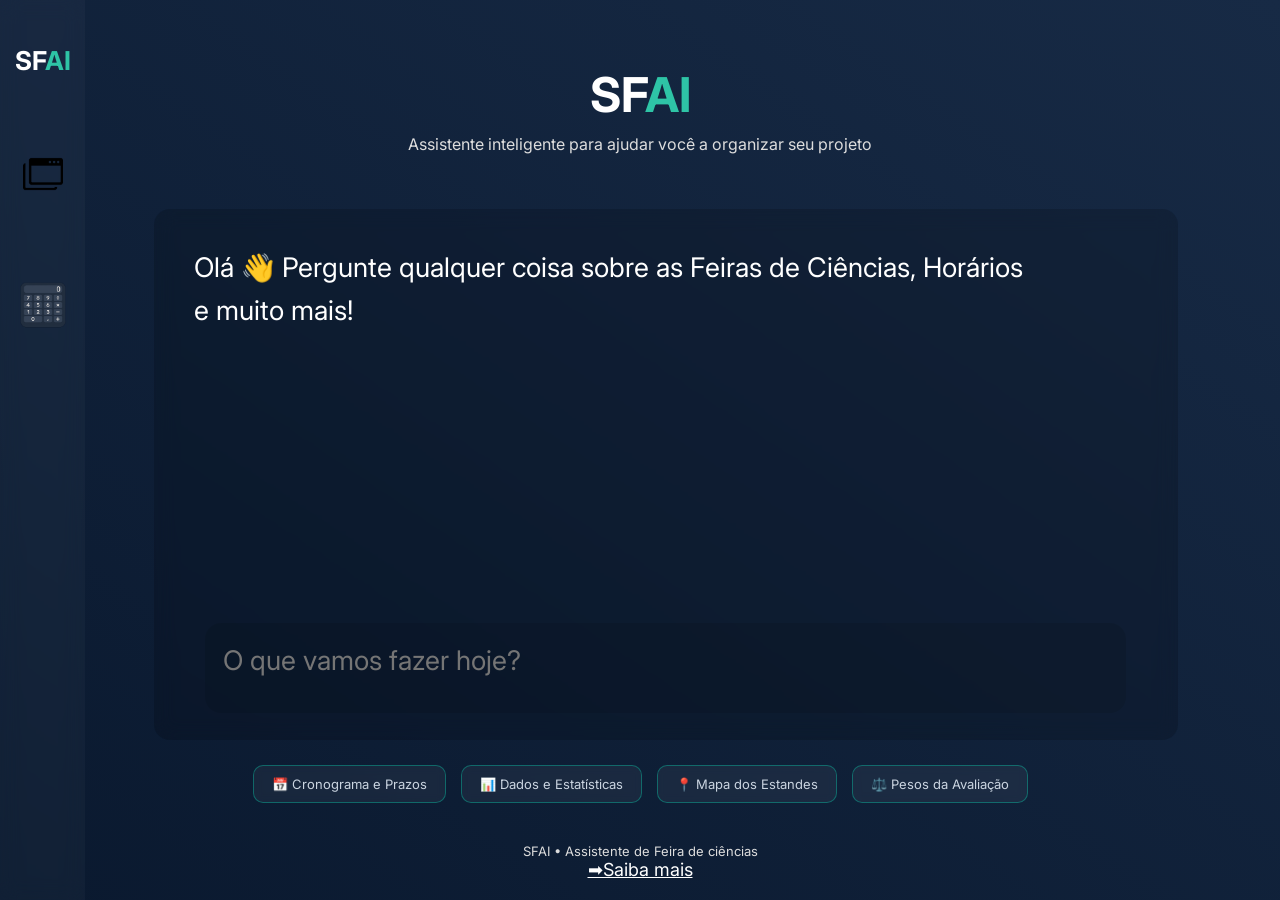
==== index.html @ 55fb66b8 "Teste tena escuro 3" ====
<!DOCTYPE html>
<html lang="pt-br">
    <head>

        <meta charset="UTF-8">
        <meta name="viewport" content="width=device-width, initial-scale=1.0">
        <meta name="theme-color" content="#172A45" media="(prefers-color-scheme: dark)">
        <meta name="theme-color" content="#ffffff" media="(prefers-color-scheme: light)">

        <title>IA das Feiras</title>
        <link rel="icon" href="logo.png">

        <link href="https://fonts.googleapis.com/css2?family=Inter:wght@300;400;600;700&display=swap" rel="stylesheet">
        <link rel="stylesheet" href="style.css">

    </head>

    <body>

        <div class="overlay">

            <!-- HEADER -->

            <header>

                <section class="hero" id = "hero">

                <h1 style="text-align: center;">SF<span>AI</span></h1>

                <p>
                Assistente inteligente para ajudar você a organizar seu projeto
                </p>

            </section>

            </header>
            <!-- CHAT -->

            <div class="chat-container" id = "chat-container">
                <div class="chat-area" id = "chat-area">

                <div class="message bot">
                    Olá 👋  
                    Pergunte qualquer coisa sobre as Feiras de Ciências, Horários e muito mais!
                </div>

                </div>

                <div class="input-area">
                    
                    <div>
                        <textarea placeholder = "O que vamos fazer hoje?" id = "user-input"  autocomplete = "off"></textarea>
                    </div>

                    <button onclick = "enviarMensagem()" class = "sla">Enviar</button>
                </div>

            </div>

            <!-- SUGESTÕES -->

            <div class="suggestions" id = "suggestions">

                <button class = "botao" onclick = "btn(1)"">📅 Cronograma e Prazos</button>
                <button class = "botao" onclick = "btn(2)">📊 Dados e Estatísticas</button>
                <button class = "botao" onclick = "btn(3)">📍 Mapa dos Estandes</button>
                <button class = "botao" onclick = "btn(4)">⚖️ Pesos da Avaliação</button>

            </div>

            <div class = "menu">

                <div class="logo" onclick = "window.location.href = 'Layout.html'">
                    SF<span>AI</span>
                </div>

                <div class = "browser-container">
                    <img src = "img/browser.png" class = "browser-logo" onclick = "browser()" title = "Histórico de Conversas">
                </div>
                

                <div class = "calculadora-container">
                    <img src = "img/calculadora.png" class = "calculadora-img" onclick = "calculadora()" title = "Calculadora de Gastos" id = "calculadora">
                </div>

                </div>

            <div class = "calculadora hidden" id = "calculadoraverdade">
                <div class="calculadora-body">
                    <div class="calculadora-left">
                        <div class="calculadora-controls">
                            <div class = "calculadora-adicionar" onclick = "adicionaraa()" id = "adicionar">Adicionar</div>
                            <div class = "calculadora-remover" onclick = "reset()" id = "remover">Resetar</div>
                            <button type="button" class="calculadora-toggle" id="toggleTabela">Mostrar tabela</button>
                            <input type = "text" placeholder = "Digite seu material AQUI!" id = "materialInput" class = "materialInput">
                            <input type = "number" step = "0.01" placeholder = "Digite o preço do material AQUI!" id = "precoInput" class = "precoInput">
                        </div>
                        <p class = "total" id = "total">0</p>

                        <div class = "calculadora-grid" id = "calculadoraGrid"></div>
                    </div>

                    <div class="calculadora-right">
                        <div class = "tabelaExcel hidden-tabela" id = "tabelaExcel">
                            <div class = "inf">
                                <p class = "nome">Material</p>
                                <p class = "preco">Preço</p>
                                <p class = "qtd">Quantidade</p>
                                <p class = "total-col">Total</p>
                            </div>
                        </div>
                    </div>
                </div>

            </div>
            <div class = "browser-options show" id = "hist"></div>

            <footer>
                SFAI • Assistente de Feira de ciências
                <br>
                <a href="javascript:void(0)" onclick = 'window.location.href = `knowMore.html?msg=${encodeURIComponent("index")}`'>➡Saiba mais</a>
            </footer>

        </div>
        <script src="script.js" defer></script>
    </body>
</html>
---- style.css ----
* {
  margin: 0;
  padding: 0;
  box-sizing: border-box;
  font-family: "inter", sans-serif;
  -webkit-tap-highlight-color: transparent;
}

a {
  color: white;
  font-size: 2vh;
}

body {
  height: 100vh;
  display: flex;
  flex-direction: column;
  color: white;
  overflow-x: hidden;
}

html {
  overflow-x: hidden;
}

.overlay {
  display: flex;
  position: fixed;
  width: 100vw;
  height: 100vh;
  height: 100dvh;
  background: linear-gradient(34deg, rgb(10, 25, 47), rgb(23, 42, 69));
  flex-direction: column;
}

/* HEADER */

header {
  padding: 25px 60px;
}

.logo {
  position: relative;
  font-size: 26px;
  font-weight: 700;
  cursor: pointer;
  margin-top: 5vh;
}

.logo span {
  color: #2ec4a6;
}

/* HERO */

.hero {
  text-align: center;
  margin-top: 40px;
}

.hero h1 {
  font-size: 48px;
  margin-bottom: 10px;
}

.hero span {
  color: #2ec4a6;
}

.hero p {
  color: #ddd;
  margin-bottom: 30px;
}

/* CHAT */

.chat-container {
  position: relative;
  height: 90%;
  width: 80%;
  left: 2%;
  align-self: center;
  display: flex;
  flex-direction: column;
  overflow: hidden;
  color: black;
  background: rgba(0, 0, 0, 0.15);
  backdrop-filter: blur(10px);
  border-radius: 16px;
  scroll-behavior: smooth;
  overflow-y: auto;
  z-index: 1;
}

.chat-area {
  height: 100vh;
  padding: 25px;
  overflow-y: auto;
  z-index: 1;
}

.message {
  position: relative;
  margin-bottom: 20px;
  max-width: 90%;
  width: fit-content;
  word-wrap: break-word;
  padding: 12px 15px;
  border-radius: 10px;
  font-size: 3vh;
}

.bot {
  position: relative;
  background: transparent;
  color: white;
  text-align: left;
  line-height: 1.6;
}

.user {
  background: rgb(30, 45, 67);
  color: white;
  margin-left: auto;
  border-radius: 15px 15px 0px 15px;
  text-align: left;
  line-height: 1.6;
}

.input-area {
  display: flex;
  position: relative;
  top: -5%;
  left: 5%;
  border-radius: 16px;
  overflow: hidden;
  align-items: center;
  justify-content: center;
  flex-direction: row;
  width: 90%;
  height: 10vh;
  flex-shrink: 0;
  background: rgba(0, 0, 0, 0.1);
  z-index: 4;
}

.input-area textarea {
  flex: 1;
  display: flex;
  border: none;
  outline: none;
  font-size: 3vh;
  background: transparent;
  resize: none;
  color: white;
  z-index: 4;
}
.input-area div {
  position: relative;
  display: flex;
  align-items: baseline;
  width: 100%;
  top: 10%;
  margin-left: 2%;
  z-index: 4;
}

.input-area button {
  background: #2ec4a6;
  border: none;
  border-radius: 50%;
  color: white;
  font-weight: 600;
  cursor: pointer;
  height: 100px;
  width: 100px;
  display: none;
}
.input-area button:hover {
  border: none;
  background: #249b83;
}

/* SUGESTÕES */

.suggestions {
  display: flex;
  justify-content: center;
  gap: 15px;
  margin-top: 25px;
  flex-wrap: wrap;
}

/* FOOTER */

footer {
  text-align: center;
  padding: 20px;
  font-size: 13px;
  color: #ddd;
  margin-top: 20px;
}

.fade-out1 {
  opacity: 0;
  transform: translateY(-100);
  transition: opacity 0.5s ease;
  pointer-events: none;
}

.fade-out2 {
  opacity: 0;
  transform: translateY(+100);
  transition: opacity 0.5s ease;
  pointer-events: none;
}

.user-input {
  overflow-y: auto;
  field-sizing: content;
  min-width: 100px;
  max-width: 100%;
}

.menu {
  display: flex;
  position: absolute;
  background: rgba(255, 255, 255, 0.03);
  backdrop-filter: blur(10px);
  align-items: center;
  height: 100vh;
  width: 85px;
  z-index: 4;
  flex-direction: column;
  gap: 7vh;
}

.browser-logo {
  position: relative;
  height: 40px;
  width: 40px;
  cursor: pointer;
  z-index: 3;
}
.browser-container {
  position: relative;
  justify-content: center;
  display: inline-flex;
  align-items: center;
  width: 70px;
  height: 70px;
  border-radius: 50%;
  cursor: pointer;
  z-index: 6;
}
.browser-container:hover {
  background-color: rgb(65, 73, 75);
  transition: 0.3s;
}
.browser-options {
  position: absolute;
  top: 0;
  left: 0;
  background: rgba(30, 41, 59, 0.7);
  backdrop-filter: blur(10px);
  height: 100vh;
  width: 500px;
  overflow-y: auto;
  z-index: 1;
}

.animou {
  animation: options 0.5s forwards;
  z-index: 2;
}
.desanimou {
  animation: reverseOptions 0.5s forwards;
  z-index: 2;
}

@keyframes options {
  0% {
    opacity: 0;
    transform: translateX(-400px);
  }
  100% {
    opacity: 1;
    transform: translatex(0);
  }
}
@keyframes reverseOptions {
  0% {
    opacity: 1;
    transform: translateX(0px);
  }
  100% {
    opacity: 0;
    transform: translatex(-400px);
  }
}
.show {
  display: none;
}
@keyframes sumir {
  0% {
    z-index: 1;
    opacity: 1;
    transform: translateX(400px);
  }
  100% {
    z-index: 1;
    opacity: 0;
    transform: translatex(0);
  }
}

.calculadora-img {
  position: absolute;
  height: 80px;
  width: 80px;
  cursor: pointer;
  z-index: 1;
}

.calculadora-container {
  position: relative;
  justify-content: center;
  display: inline-flex;
  align-items: center;
  width: 70px;
  height: 70px;
  border-radius: 50%;
  cursor: pointer;
  z-index: 2;
}
.calculadora-container:hover {
  background-color: rgb(65, 73, 75);
  transition: 0.3s;
}

.calculadora {
  position: absolute;
  background: rgba(30, 41, 59, 0.7);
  backdrop-filter: blur(10px);
  height: 100vh;
  width: 92.8%;
  left: 6.2%;
  opacity: 1;
  transform: scale(1);
  transition: 0.3s ease;
  z-index: 2;
  padding: 1.5rem 2rem;
  box-sizing: border-box;
}

.calculadora-body {
  display: grid;
  grid-template-columns: minmax(320px, 1fr) minmax(320px, 420px);
  gap: 1rem;
  align-items: start;
  width: 100%;
}

.calculadora-left,
.calculadora-right {
  width: 100%;
}

.calculadora-right {
  display: flex;
  justify-content: flex-start;
  align-items: flex-start;
}

.calculadora.hidden {
  position: absolute;
  background-color: rgb(65, 73, 75);
  height: 100vh;
  width: 100vw;
  opacity: 0;
  transform: scale(0.2);
  pointer-events: none;
}
.calculadora-controls {
  display: flex;
  align-items: center;
  justify-content: flex-start;
  gap: 1rem;
  width: 100%;
  margin-bottom: 0.5rem;
}

.calculadora-adicionar,
.calculadora-remover,
.calculadora-toggle {
  position: relative;
  display: inline-flex;
  justify-content: center;
  align-items: center;
  background: rgb(46, 204, 113);
  border-radius: 20px;
  cursor: pointer;
  height: 50px;
  width: 100px;
  border: none;
  color: white;
  font-weight: 700;
  text-align: center;
}

.calculadora-toggle {
  display: none;
}

.calculadora-remover {
  background: rgb(231, 76, 60);
}

.calculadora-toggle {
  background: rgb(52, 152, 219);
  color: white;
  width: auto;
  min-width: 120px;
  padding: 0 1rem;
}

.calculadora-adicionar:hover {
  background-color: rgb(39, 174, 96);
}

.calculadora-remover:hover {
  background-color: rgb(192, 57, 43);
}

.materialInput,
.precoInput {
  position: relative;
  flex: 1 1 250px;
  width: min(250px, 100%);
  min-width: 180px;
  height: 50px;
  border: 1px solid black;
  border-radius: 20px;
  text-align: center;
  padding: 0 1rem;
  background-color: white;
  color: black;
}

.calculadora-grid {
  position: relative;
  display: grid;
  overflow-y: auto;
  overflow-x: hidden;
  align-content: start;
  grid-template-columns: 1fr;
  gap: 20px;
  max-height: 445px;
  width: 100%;
}

::-webkit-scrollbar {
  width: 6px;
}

::-webkit-scrollbar-track {
  background: rgb(32, 40, 43);
  border-radius: 10px;
}
::-webkit-scrollbar-thumb {
  background: rgb(85, 91, 94);
  border-radius: 20px;
}
::-webkit-scrollbar-thumb:hover {
  background: rgb(134, 134, 134);
  transition: 0.2s;
}

.novomaterial {
  width: 100%;
  min-height: 47.5px;

  border: 2px solid black;
  border-radius: 20px;
  background-color: white;

  font-size: large;
  padding: 10px;

  resize: none;
  overflow: hidden;
  box-sizing: border-box;

  text-align: center;

  white-space: pre-wrap;
  word-break: break-word;
}
.novopreco {
  display: block;
  width: 100%;
  min-width: 0;
  min-height: 47.5px;
  border: 2px solid black;
  border-radius: 20px;
  background-color: white;
  color: black;
  font-size: large;
  padding: 10px;
  box-sizing: border-box;
  resize: none;
  line-height: 1.3;
  white-space: pre-wrap;
  word-wrap: break-word;
  overflow-wrap: break-word;
  overflow: hidden;
  text-align: center;
}
.novaquantidade {
  display: flex;
  justify-content: center;
  text-align: center;
  align-items: center;
  cursor: pointer;
  color: black;
  border: 2px solid black;
  border-radius: 20px;
  background-color: white;
  height: 47.5px;
  width: 100%;
  min-width: 0;
  font-size: large;
  box-sizing: border-box;
}

.casa {
  display: grid;
  grid-template-columns:
    minmax(220px, 2fr) minmax(140px, 1.4fr) minmax(120px, 1fr)
    47.5px 47.5px 47.5px;
  align-items: center;
  text-align: center;
  width: 100%;
  max-width: none;
  gap: 0.5rem;
}

.header-casa {
  display: grid;
  grid-template-columns:
    minmax(220px, 2fr) minmax(140px, 1.4fr) minmax(120px, 1fr)
    47.5px 47.5px 47.5px;
  align-items: center;
  text-align: left;
  width: 100%;
  max-width: none;
  gap: 0.5rem;
  margin-bottom: 0.5rem;
  font-weight: 700;
  color: white;
}

.header-casa .calc-col {
  padding-left: 0.6rem;
}

.hiddenn {
  transform: scale(0.2);
  transition: 0.3s ease;
}

@keyframes pareceu {
  0% {
    transform: scale(0.2);
  }
  100% {
    transform: scale(1);
  }
}

.pareceuu {
  animation: pareceu 0.2s;
}

.total {
  position: relative;
  background-color: white;
  border-radius: 20px;
  display: flex;
  color: black;
  border: 1px solid black;
  justify-content: center;
  font-weight: bold;
  text-align: center;
  align-items: center;
  height: 50px;
  min-width: 180px;
  padding: 0 1rem;
  font-size: 1.2rem;
  margin-left: auto;
  margin-bottom: 0.5rem;
}

.calculartotal:hover {
  background-color: rgb(41, 128, 185);
  transform: translateY(-2px);
  transition: 0.2s;
}

.addbtn {
  display: flex;
  justify-content: center;
  text-align: center;
  align-items: center;
  cursor: pointer;
  color: black;
  background-color: transparent;
  border-color: transparent;
  border-radius: 20px;
  height: 47.5px;
  width: 47.5px;
  font-size: 20px;
}

.addbtn:hover {
  background-color: lightgreen;
  transition: 0.2s;
}

.rmvbtn {
  display: flex;
  justify-content: center;
  text-align: center;
  align-items: center;
  cursor: pointer;
  color: black;
  background-color: transparent;
  border-color: transparent;
  border-radius: 20px;
  height: 47.5px;
  width: 47.5px;
  font-size: 20px;
}

.rmvbtn:hover {
  background-color: rgb(250, 48, 48);
  transition: 0.2s;
}

.delete {
  display: flex;
  justify-content: center;
  text-align: center;
  align-items: center;
  cursor: pointer;
  color: black;
  background-color: transparent;
  border-color: transparent;
  border-radius: 20px;
  height: 47.5px;
  width: 47.5px;
  font-size: 40px;
}
.delete:hover {
  background-color: red;
  transition: 0.2s;
}

.inf {
  display: grid;
  grid-template-columns: 2fr 1fr 1fr 1fr;
  align-items: center;
  justify-items: center;
  width: 100%;
  gap: 0;
  background-color: rgba(255, 255, 255, 0.9);
}

.inf p {
  margin: 0;
  padding: 10px 6px;
  font-weight: 700;
  color: black;
}

.nome,
.preco,
.qtd,
.total-col {
  display: flex;
  justify-content: center;
  align-items: center;
  text-align: center;
}

.novopreco::-webkit-outer-spin-button,
.novopreco::-webkit-inner-spin-button {
  -webkit-appearance: none;
  margin: 0;
}

#tabelaExcel {
  position: relative;
  background-color: white;
  color: black;
  width: 100%;
  max-width: 420px;
  max-height: 90vh;
  overflow: hidden;
  border-radius: 20px;
  overflow-y: scroll;
}

.tabelaExcel .inf {
  border-top-left-radius: 20px;
  border-top-right-radius: 20px;
}

.linha-excel {
  display: grid;
  grid-template-columns: 2fr 1fr 1fr 1fr;
  width: 100%;
}

.linha-excel div {
  border: 1px solid black;
  padding: 8px 6px;
  display: flex;
  text-align: center;
  align-items: center;
  justify-content: center;
  width: 100%;
  min-width: 0;
  white-space: pre-wrap;
  word-break: break-word;
}

.botao {
  background: rgba(255, 255, 255, 0.05);
  color: #cbd5e1;
  border: 1px solid rgba(0, 255, 204, 0.3);
  padding: 10px 18px;
  border-radius: 10px;
  font-size: 13px;
  cursor: pointer;
  display: flex;
  align-items: center;
  gap: 8px;
  transition: all 0.3s ease;
  backdrop-filter: blur(4px);
}

.botao:hover {
  background: rgba(0, 255, 204, 0.1);
  border-color: #00ffcc;
  color: white;
  box-shadow: 0 0 15px rgba(0, 255, 204, 0.2);
  transform: translateY(-2px);
}

.botao:active {
  transform: translateY(1px);
  filter: brightness(0.8);
}



@media (max-device-width: 932px) {
  .menu {
    height: 7vh;
    width: 100vw;
    flex-direction: row;
    align-items: center;
    gap: 7vw;
  }
  .suggestions {
    display: none;
  }
  .browser-container:hover {
    background: transparent;
  }
  .calculadora-container:hover {
    background: transparent;
  }
  .browser-container:active {
    background-color: rgb(65, 73, 75);
    transition: 0.3s;
  }
  .calculadora-container:active {
    background-color: rgb(65, 73, 75);
    transition: 0.3s;
  }

  .logo {
    margin-top: 0%;
    margin-left: 5vw;
  }

  .message {
    font-size: 4vw;
  }

  .input-area {
    height: 10vw;
    overflow-y: hidden;
  }
  .input-area button {
    display: block;
  }
  .sla:active {
    background: #249b83;
    transition: 0.3s;
  }
  .input-area button:hover {
    background: #2ec4a6;
    transition: 0.3s;
  }
  .input-area div textarea {
    font-size: 3vw;
  }
}

@media (max-width: 768px) {
  .calculadora {
    position: fixed;
    top: 7vh;
    left: 0;
    right: 0;
    width: 100%;
    max-width: 100%;
    min-height: calc(100dvh - 90px);
    max-height: calc(100dvh - 90px);
    padding: 0.5rem 0.4rem 0.8rem;
    border-radius: 0;
    overflow-y: auto;
    overflow-x: hidden;
    background: rgba(30, 41, 59, 0.98);
    box-sizing: border-box;
  }

  .calculadora-body {
    display: grid;
    grid-template-columns: 1fr;
    gap: 0.5rem;
  }

  .calculadora-controls {
    flex-wrap: wrap;
    justify-content: space-between;
    gap: 0.4rem;
    padding: 0;
  }

  .calculadora-adicionar,
  .calculadora-remover {
    width: 100%;
    min-width: 0;
    height: 40px;
    font-size: 0.9rem;
  }

  .calculadora-toggle {
    display: inline-flex;
    width: 100%;
    min-width: 0;
    height: 40px;
    font-size: 0.9rem;
  }

  .materialInput,
  .precoInput {
    width: 100%;
    min-width: 0;
    height: 40px;
    padding: 0 0.5rem;
    font-size: 0.9rem;
  }

  .total {
    margin: 0 auto 0.5rem;
    width: 100%;
    font-size: 1.1rem;
    padding: 0.5rem 0.75rem;
    height: auto;
    min-width: 0;
  }

  .calculadora-grid {
    max-height: calc(100dvh - 460px);
    padding-bottom: 0.3rem;
    width: 100%;
    gap: 4px;
  }

  .casa {
    display: grid;
    grid-template-columns: 120px 80px 65px 40px 40px 40px;
    gap: 2px;
    align-items: center;
    text-align: center;
    justify-content: center;
    width: 100%;
    min-width: 0;
  }

  .header-casa {
    grid-template-columns: 120px 80px 65px 30px 30px 30px;
    gap: 2px;
  }

  .novomaterial,
  .novopreco,
  .novaquantidade {
    min-height: 32px;
    font-size: 0.8rem;
    padding: 4px;
    border-width: 1px;
    display: flex;
    justify-content: center;
    align-items: center;
    text-align: center;
  }

  .addbtn,
  .rmvbtn,
  .delete {
    height: 32px;
    width: 30px;
    font-size: 14px;
    padding: 0;
  }

  .calculadora-right {
    justify-content: center;
    width: 100%;
  }

  #tabelaExcel {
    max-width: 100%;
    max-height: 300px;
    margin-top: 0.3rem;
    width: 100%;
  }

  .linha-excel {
    grid-template-columns: repeat(4, minmax(0, 1fr));
  }

  .tabelaExcel.hidden-tabela {
    display: none !important;
  }
}

@media (hover: none) {
  .calculadora-adicionar:hover,
  .calculadora-remover:hover,
  .calculadora-toggle:hover,
  .browser-container:hover,
  .calculadora-container:hover,
  .input-area button:hover,
  .suggestions button:hover,
  .sla:hover,
  .addbtn:hover,
  .rmvbtn:hover,
  .delete:hover,
  .calculartotal:hover,
  ::-webkit-scrollbar-thumb:hover {
    background: inherit;
  }

  .calculadora-adicionar:active,
  .calculadora-remover:active,
  .calculadora-toggle:active,
  .browser-container:active,
  .calculadora-container:active,
  .input-area button:active,
  .suggestions button:active,
  .sla:active,
  .addbtn:active,
  .rmvbtn:active,
  .delete:active,
  .calculartotal:active {
    filter: brightness(0.92);
    transform: translateY(1px) scale(0.99);
  }
}

.overlay {
  height: 100dvh;
  padding-bottom: env(safe-area-inset-bottom);
}
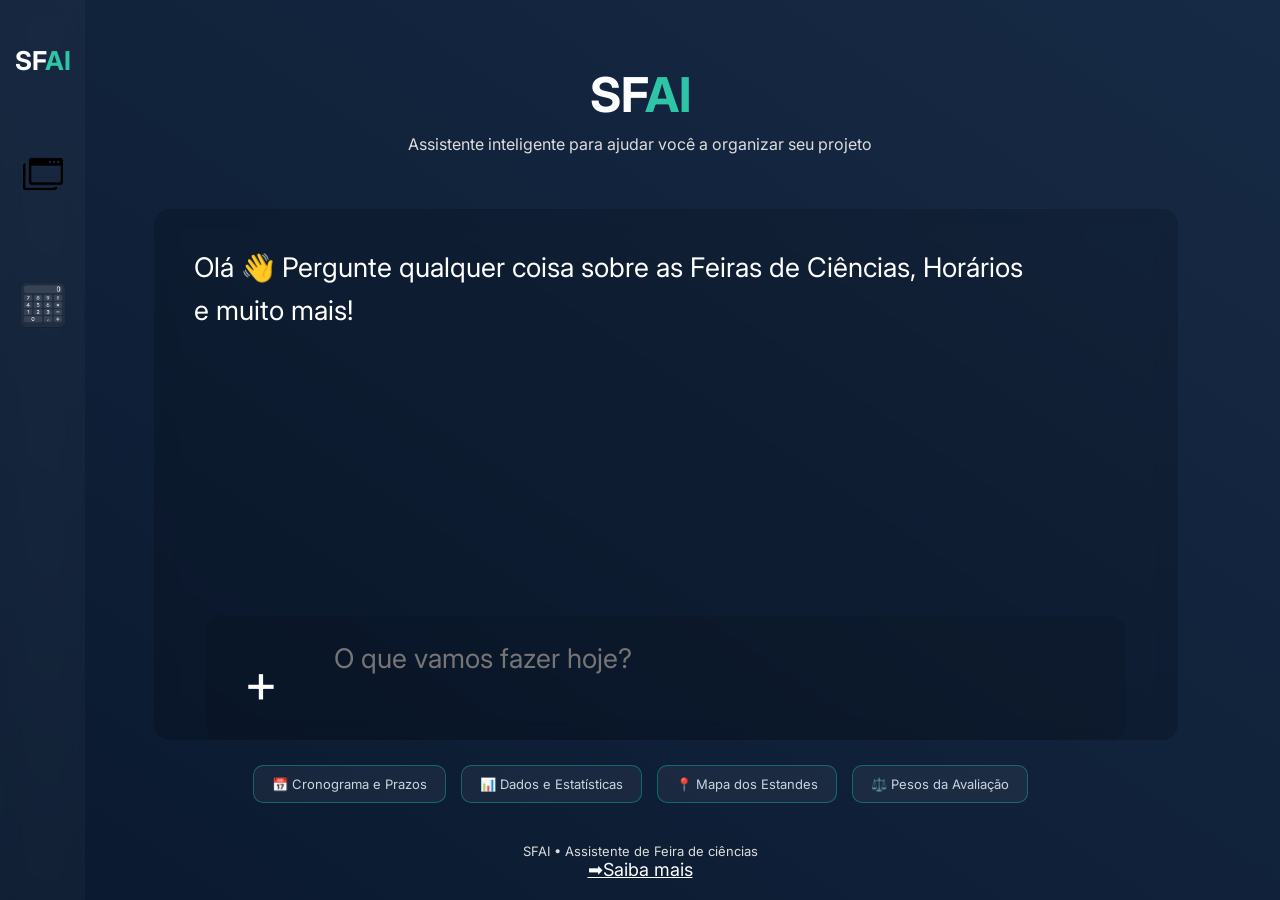
==== commit 2be22a81: "Adiciona memória de conversa local em modo conversa e envia histórico ao backend Descrição Implement" ====
--- a/index.html
+++ b/index.html
@@ -1,127 +1,183 @@
-<!DOCTYPE html>
+<!doctype html>
 <html lang="pt-br">
-    <head>
+  <head>
+    <meta charset="UTF-8" />
+    <meta name="viewport" content="width=device-width, initial-scale=1.0" />
+    <meta
+      name="theme-color"
+      content="#172A45"
+      media="(prefers-color-scheme: dark)"
+    />
+    <meta
+      name="theme-color"
+      content="#ffffff"
+      media="(prefers-color-scheme: light)"
+    />
 
-        <meta charset="UTF-8">
-        <meta name="viewport" content="width=device-width, initial-scale=1.0">
-        <meta name="theme-color" content="#172A45" media="(prefers-color-scheme: dark)">
-        <meta name="theme-color" content="#ffffff" media="(prefers-color-scheme: light)">
+    <title>IA das Feiras</title>
 
-        <title>IA das Feiras</title>
-        <link rel="icon" href="logo.png">
+    <link
+      href="https://fonts.googleapis.com/css2?family=Inter:wght@300;400;600;700&display=swap"
+      rel="stylesheet"
+    />
+    <link rel="stylesheet" href="FrontEnd/chatbot/style.css" />
+  </head>
 
-        <link href="https://fonts.googleapis.com/css2?family=Inter:wght@300;400;600;700&display=swap" rel="stylesheet">
-        <link rel="stylesheet" href="style.css">
+  <body>
+    <div class="overlay">
+      <!-- HEADER -->
 
-    </head>
+      <header>
+        <section class="hero" id="hero">
+          <h1 style="text-align: center">SF<span>AI</span></h1>
 
-    <body>
+          <p>Assistente inteligente para ajudar você a organizar seu projeto</p>
+        </section>
+      </header>
+      <!-- CHAT -->
 
-        <div class="overlay">
+      <div class="chat-container" id="chat-container">
+        <div class="chat-area" id="chat-area">
+          <div class="message bot">
+            Olá 👋 Pergunte qualquer coisa sobre as Feiras de Ciências, Horários
+            e muito mais!
+          </div>
+        </div>
 
-            <!-- HEADER -->
+        <div class="mode-badge" id="modeBadge"></div>
 
-            <header>
+        <div class="input-area">
+          <div class="feira-selector">
+            <div class="options-input-area" onclick="toggleFeiraPopup()">+</div>
+            <div class="feira-popup" id="feiraPopup">
+              <button
+                type="button"
+                class="botao"
+                onclick="selecionarFeira('FEBRACE')"
+              >
+                FEBRACE
+              </button>
+              <button
+                type="button"
+                class="botao"
+                onclick="selecionarFeira('MOSTRATEC')"
+              >
+                Mostratec
+              </button>
+            </div>
+          </div>
+          <div class="input-text">
+            <textarea
+              placeholder="O que vamos fazer hoje?"
+              id="user-input"
+              autocomplete="off"
+            ></textarea>
+          </div>
 
-                <section class="hero" id = "hero">
+          <button onclick="enviarMensagem()" class="sla">Enviar</button>
+        </div>
+      </div>
 
-                <h1 style="text-align: center;">SF<span>AI</span></h1>
+      <!-- SUGESTÕES -->
 
-                <p>
-                Assistente inteligente para ajudar você a organizar seu projeto
-                </p>
+      <div class="suggestions" id="suggestions">
+        <button class="botao" onclick="btn(1)">📅 Cronograma e Prazos</button>
+        <button class="botao" onclick="btn(2)">📊 Dados e Estatísticas</button>
+        <button class="botao" onclick="btn(3)">📍 Mapa dos Estandes</button>
+        <button class="botao" onclick="btn(4)">⚖️ Pesos da Avaliação</button>
+      </div>
 
-            </section>
+      <div class="menu">
+        <div class="logo" onclick="window.location.href = 'Layout.html'">
+          SF<span>AI</span>
+        </div>
 
-            </header>
-            <!-- CHAT -->
+        <div class="browser-container">
+          <img
+            src="img/browser.png"
+            class="browser-logo"
+            onclick="browser()"
+            title="Histórico de Conversas"
+          />
+        </div>
 
-            <div class="chat-container" id = "chat-container">
-                <div class="chat-area" id = "chat-area">
+        <div class="calculadora-container">
+          <img
+            src="img/calculadora.png"
+            class="calculadora-img"
+            onclick="calculadora()"
+            title="Calculadora de Gastos"
+            id="calculadora"
+          />
+        </div>
+      </div>
 
-                <div class="message bot">
-                    Olá 👋  
-                    Pergunte qualquer coisa sobre as Feiras de Ciências, Horários e muito mais!
-                </div>
+      <div class="calculadora hidden" id="calculadoraverdade">
+        <div class="calculadora-body">
+          <div class="calculadora-left">
+            <div class="calculadora-controls">
+              <div
+                class="calculadora-adicionar"
+                onclick="adicionaraa()"
+                id="adicionar"
+              >
+                Adicionar
+              </div>
+              <div class="calculadora-remover" onclick="reset()" id="remover">
+                Resetar
+              </div>
+              <button
+                type="button"
+                class="calculadora-toggle"
+                id="toggleTabela"
+              >
+                Mostrar tabela
+              </button>
+              <input
+                type="text"
+                placeholder="Digite seu material AQUI!"
+                id="materialInput"
+                class="materialInput"
+              />
+              <input
+                type="number"
+                step="0.01"
+                placeholder="Digite o preço do material AQUI!"
+                id="precoInput"
+                class="precoInput"
+              />
+            </div>
+            <p class="total" id="total">0</p>
 
-                </div>
+            <div class="calculadora-grid" id="calculadoraGrid"></div>
+          </div>
 
-                <div class="input-area">
-                    
-                    <div>
-                        <textarea placeholder = "O que vamos fazer hoje?" id = "user-input"  autocomplete = "off"></textarea>
-                    </div>
+          <div class="calculadora-right">
+            <div class="tabelaExcel hidden-tabela" id="tabelaExcel">
+              <div class="inf">
+                <p class="nome">Material</p>
+                <p class="preco">Preço</p>
+                <p class="qtd">Quantidade</p>
+                <p class="total-col">Total</p>
+              </div>
+            </div>
+          </div>
+        </div>
+      </div>
+      <div class="browser-options show" id="hist"></div>
 
-                    <button onclick = "enviarMensagem()" class = "sla">Enviar</button>
-                </div>
-
-            </div>
-
-            <!-- SUGESTÕES -->
-
-            <div class="suggestions" id = "suggestions">
-
-                <button class = "botao" onclick = "btn(1)"">📅 Cronograma e Prazos</button>
-                <button class = "botao" onclick = "btn(2)">📊 Dados e Estatísticas</button>
-                <button class = "botao" onclick = "btn(3)">📍 Mapa dos Estandes</button>
-                <button class = "botao" onclick = "btn(4)">⚖️ Pesos da Avaliação</button>
-
-            </div>
-
-            <div class = "menu">
-
-                <div class="logo" onclick = "window.location.href = 'Layout.html'">
-                    SF<span>AI</span>
-                </div>
-
-                <div class = "browser-container">
-                    <img src = "img/browser.png" class = "browser-logo" onclick = "browser()" title = "Histórico de Conversas">
-                </div>
-                
-
-                <div class = "calculadora-container">
-                    <img src = "img/calculadora.png" class = "calculadora-img" onclick = "calculadora()" title = "Calculadora de Gastos" id = "calculadora">
-                </div>
-
-                </div>
-
-            <div class = "calculadora hidden" id = "calculadoraverdade">
-                <div class="calculadora-body">
-                    <div class="calculadora-left">
-                        <div class="calculadora-controls">
-                            <div class = "calculadora-adicionar" onclick = "adicionaraa()" id = "adicionar">Adicionar</div>
-                            <div class = "calculadora-remover" onclick = "reset()" id = "remover">Resetar</div>
-                            <button type="button" class="calculadora-toggle" id="toggleTabela">Mostrar tabela</button>
-                            <input type = "text" placeholder = "Digite seu material AQUI!" id = "materialInput" class = "materialInput">
-                            <input type = "number" step = "0.01" placeholder = "Digite o preço do material AQUI!" id = "precoInput" class = "precoInput">
-                        </div>
-                        <p class = "total" id = "total">0</p>
-
-                        <div class = "calculadora-grid" id = "calculadoraGrid"></div>
-                    </div>
-
-                    <div class="calculadora-right">
-                        <div class = "tabelaExcel hidden-tabela" id = "tabelaExcel">
-                            <div class = "inf">
-                                <p class = "nome">Material</p>
-                                <p class = "preco">Preço</p>
-                                <p class = "qtd">Quantidade</p>
-                                <p class = "total-col">Total</p>
-                            </div>
-                        </div>
-                    </div>
-                </div>
-
-            </div>
-            <div class = "browser-options show" id = "hist"></div>
-
-            <footer>
-                SFAI • Assistente de Feira de ciências
-                <br>
-                <a href="javascript:void(0)" onclick = 'window.location.href = `knowMore.html?msg=${encodeURIComponent("index")}`'>➡Saiba mais</a>
-            </footer>
-
-        </div>
-        <script src="script.js" defer></script>
-    </body>
-</html>+      <footer>
+        SFAI • Assistente de Feira de ciências
+        <br />
+        <a
+          href="javascript:void(0)"
+          onclick="
+            window.location.href = `knowMore.html?msg=${encodeURIComponent('index')}`
+          "
+          >➡Saiba mais</a
+        >
+      </footer>
+    </div>
+    <script src="FrontEnd/chatbot/script.js" defer></script>
+  </body>
+</html>
--- a/FrontEnd/chatbot/style.css
+++ b/FrontEnd/chatbot/style.css
@@ -0,0 +1,1099 @@
+* {
+  margin: 0;
+  padding: 0;
+  box-sizing: border-box;
+  font-family: "inter", sans-serif;
+  -webkit-tap-highlight-color: transparent;
+}
+
+a {
+  color: white;
+  font-size: 2vh;
+}
+
+body {
+  height: 100vh;
+  display: flex;
+  flex-direction: column;
+  color: white;
+  overflow-x: hidden;
+}
+
+html {
+  overflow-x: hidden;
+}
+
+.overlay {
+  display: flex;
+  position: fixed;
+  width: 100vw;
+  height: 100vh;
+  height: 100dvh;
+  background: linear-gradient(34deg, rgb(10, 25, 47), rgb(23, 42, 69));
+  flex-direction: column;
+}
+
+/* HEADER */
+
+header {
+  padding: 25px 60px;
+}
+
+.logo {
+  position: relative;
+  font-size: 26px;
+  font-weight: 700;
+  cursor: pointer;
+  margin-top: 5vh;
+}
+
+.logo span {
+  color: #2ec4a6;
+}
+
+/* HERO */
+
+.hero {
+  text-align: center;
+  margin-top: 40px;
+  will-change: opacity, transform;
+}
+
+.hero h1 {
+  font-size: 48px;
+  margin-bottom: 10px;
+}
+
+.hero span {
+  color: #2ec4a6;
+}
+
+.hero p {
+  color: #ddd;
+  margin-bottom: 30px;
+}
+
+/* CHAT */
+
+.chat-container {
+  position: relative;
+  height: 90%;
+  width: 80%;
+  left: 2%;
+  align-self: center;
+  display: flex;
+  flex-direction: column;
+  overflow: hidden;
+  color: black;
+  background: rgba(0, 0, 0, 0.15);
+  backdrop-filter: blur(10px);
+  border-radius: 16px;
+  scroll-behavior: smooth;
+  z-index: 1;
+}
+
+.chat-area {
+  flex: 1;
+  min-height: 0;
+  padding: 25px;
+  overflow-y: auto;
+  z-index: 1;
+}
+
+.mode-badge {
+  align-self: flex-start;
+  margin: 0 25px 12px 25px;
+  padding: 10px 16px;
+  border-radius: 999px;
+  background: rgba(12, 53, 78, 0.85);
+  color: #d8f7ff;
+  font-size: 12px;
+  display: none;
+  border: 1px solid rgba(46, 196, 166, 0.25);
+  box-shadow: 0 10px 30px rgba(0, 0, 0, 0.18);
+  cursor: pointer;
+  user-select: none;
+}
+
+.mode-badge.show {
+  display: inline-flex;
+  align-items: center;
+  gap: 8px;
+}
+
+.mode-badge.classificacao {
+  background: rgba(14, 46, 65, 0.95);
+}
+
+.message {
+  position: relative;
+  margin-bottom: 20px;
+  max-width: 90%;
+  width: fit-content;
+  word-wrap: break-word;
+  padding: 12px 15px;
+  border-radius: 10px;
+  font-size: 3vh;
+}
+
+.bot {
+  position: relative;
+  background: transparent;
+  color: white;
+  text-align: left;
+  line-height: 1.6;
+}
+
+.user {
+  background: rgb(30, 45, 67);
+  color: white;
+  margin-left: auto;
+  border-radius: 15px 15px 0px 15px;
+  text-align: left;
+  line-height: 1.6;
+}
+
+.input-area {
+  display: flex;
+  position: relative;
+  top: 0;
+  left: 5%;
+  border-radius: 16px;
+  overflow: visible;
+  align-items: flex-end;
+  justify-content: center;
+  flex-direction: row;
+  width: 90%;
+  min-height: 10vh;
+  height: auto;
+  flex-shrink: 0;
+  background: rgba(0, 0, 0, 0.1);
+  padding: 0.75rem;
+  z-index: 4;
+  box-sizing: border-box;
+}
+
+.input-area textarea {
+  flex: 1;
+  display: block;
+  border: none;
+  outline: none;
+  font-size: 3vh;
+  background: transparent;
+  resize: none;
+  color: white;
+  z-index: 4;
+  min-height: 2.5rem;
+  max-height: 35vh;
+  overflow-y: auto;
+  line-height: 1.4;
+  padding: 0.75rem 0.8rem;
+  box-sizing: border-box;
+  contain: layout style paint;
+  will-change: height;
+}
+
+.options-input-area {
+  height: auto;
+  width: auto;
+  padding: 1.5vh 3vh;
+  color: white;
+  border-radius: 50%;
+  cursor: pointer;
+  user-select: none;
+  font-size: 6vh;
+  position: relative;
+  z-index: 5;
+}
+
+.feira-selector {
+  position: relative;
+  display: flex;
+  align-items: flex-end;
+}
+
+.options-input-area:hover {
+  background: rgb(65, 73, 75);
+  transition: 0.3s;
+}
+
+.feira-popup {
+  position: absolute;
+  bottom: calc(100% + 10px);
+  left: 0;
+  display: none;
+  flex-direction: column;
+  gap: 8px;
+  padding: 16px;
+  min-width: 200px;
+  background: rgba(5, 16, 30, 0.95);
+  border: 1px solid rgba(255, 255, 255, 0.12);
+  border-radius: 18px;
+  box-shadow: 0 18px 45px rgba(0, 0, 0, 0.3);
+  backdrop-filter: blur(10px);
+  z-index: 20;
+}
+
+.feira-popup.show {
+  display: flex;
+}
+
+.feira-option,
+.feira-popup button {
+  background: rgba(255, 255, 255, 0.05);
+  color: #cbd5e1 !important;
+  border: 1px solid rgba(0, 255, 204, 0.3);
+  padding: 10px 18px;
+  border-radius: 10px;
+  font-size: 13px;
+  cursor: pointer;
+  display: flex;
+  align-items: center;
+  justify-content: center;
+  gap: 8px;
+  transition: all 0.3s ease;
+  backdrop-filter: blur(4px);
+  width: 100%;
+  text-align: center;
+}
+
+.feira-popup button:hover {
+  background: rgba(0, 255, 204, 0.1);
+  border-color: #00ffcc;
+  color: white !important;
+  box-shadow: 0 0 15px rgba(0, 255, 204, 0.2);
+  transform: translateY(-2px);
+}
+
+.input-text {
+  position: relative;
+  display: flex;
+  align-items: flex-end;
+  width: 100%;
+  margin-left: 1rem;
+  z-index: 4;
+}
+
+.input-area > button {
+  background: #2ec4a6;
+  border: none;
+  border-radius: 50%;
+  color: white;
+  font-weight: 600;
+  cursor: pointer;
+  height: 100px;
+  width: 100px;
+  display: none;
+}
+.input-area > button:hover {
+  border: none;
+  background: #249b83;
+}
+
+/* SUGESTÕES */
+
+.suggestions {
+  display: flex;
+  justify-content: center;
+  gap: 15px;
+  margin-top: 25px;
+  flex-wrap: wrap;
+  will-change: opacity, transform;
+}
+
+/* FOOTER */
+
+footer {
+  text-align: center;
+  padding: 20px;
+  font-size: 13px;
+  color: #ddd;
+  margin-top: 20px;
+}
+
+.fade-out1 {
+  opacity: 0;
+  transform: translateY(-100);
+  transition: opacity 0.5s ease;
+  pointer-events: none;
+}
+
+.fade-out2 {
+  opacity: 0;
+  transform: translateY(+100);
+  transition: opacity 0.5s ease;
+  pointer-events: none;
+}
+
+.user-input {
+  overflow-y: auto;
+  field-sizing: content;
+  min-width: 100px;
+  max-width: 100%;
+}
+
+.menu {
+  display: flex;
+  position: absolute;
+  background: rgba(255, 255, 255, 0.03);
+  backdrop-filter: blur(10px);
+  align-items: center;
+  height: 100vh;
+  width: 85px;
+  z-index: 4;
+  flex-direction: column;
+  gap: 7vh;
+}
+
+.browser-logo {
+  position: relative;
+  height: 40px;
+  width: 40px;
+  cursor: pointer;
+  z-index: 3;
+}
+.browser-container {
+  position: relative;
+  justify-content: center;
+  display: inline-flex;
+  align-items: center;
+  width: 70px;
+  height: 70px;
+  border-radius: 50%;
+  cursor: pointer;
+  z-index: 6;
+}
+.browser-container:hover {
+  background-color: rgb(65, 73, 75);
+  transition: 0.3s;
+}
+.browser-options {
+  position: absolute;
+  top: 0;
+  left: 0;
+  background: rgba(30, 41, 59, 0.7);
+  backdrop-filter: blur(10px);
+  height: 100vh;
+  width: 500px;
+  overflow-y: auto;
+  z-index: 1;
+}
+
+.animou {
+  animation: options 0.5s forwards;
+  z-index: 2;
+}
+.desanimou {
+  animation: reverseOptions 0.5s forwards;
+  z-index: 2;
+}
+
+@keyframes options {
+  0% {
+    opacity: 0;
+    transform: translateX(-400px);
+  }
+  100% {
+    opacity: 1;
+    transform: translatex(0);
+  }
+}
+@keyframes reverseOptions {
+  0% {
+    opacity: 1;
+    transform: translateX(0px);
+  }
+  100% {
+    opacity: 0;
+    transform: translatex(-400px);
+  }
+}
+.show {
+  display: none;
+}
+@keyframes sumir {
+  0% {
+    z-index: 1;
+    opacity: 1;
+    transform: translateX(400px);
+  }
+  100% {
+    z-index: 1;
+    opacity: 0;
+    transform: translatex(0);
+  }
+}
+
+.calculadora-img {
+  position: absolute;
+  height: 80px;
+  width: 80px;
+  cursor: pointer;
+  z-index: 1;
+}
+
+.calculadora-container {
+  position: relative;
+  justify-content: center;
+  display: inline-flex;
+  align-items: center;
+  width: 70px;
+  height: 70px;
+  border-radius: 50%;
+  cursor: pointer;
+  z-index: 2;
+}
+.calculadora-container:hover {
+  background-color: rgb(65, 73, 75);
+  transition: 0.3s;
+}
+
+.calculadora {
+  position: absolute;
+  background: rgba(30, 41, 59, 0.7);
+  backdrop-filter: blur(10px);
+  height: 100vh;
+  width: 92.8%;
+  left: 6.2%;
+  opacity: 1;
+  transform: scale(1);
+  transition: 0.3s ease;
+  z-index: 2;
+  padding: 1.5rem 2rem;
+  box-sizing: border-box;
+}
+
+.calculadora-body {
+  display: grid;
+  grid-template-columns: minmax(320px, 1fr) minmax(320px, 420px);
+  gap: 1rem;
+  align-items: start;
+  width: 100%;
+}
+
+.calculadora-left,
+.calculadora-right {
+  width: 100%;
+}
+
+.calculadora-right {
+  display: flex;
+  justify-content: flex-start;
+  align-items: flex-start;
+}
+
+.calculadora.hidden {
+  position: absolute;
+  background-color: rgb(65, 73, 75);
+  height: 100vh;
+  width: 100vw;
+  opacity: 0;
+  transform: scale(0.2);
+  pointer-events: none;
+}
+.calculadora-controls {
+  display: flex;
+  align-items: center;
+  justify-content: flex-start;
+  gap: 1rem;
+  width: 100%;
+  margin-bottom: 0.5rem;
+}
+
+.calculadora-adicionar,
+.calculadora-remover,
+.calculadora-toggle {
+  position: relative;
+  display: inline-flex;
+  justify-content: center;
+  align-items: center;
+  background: rgb(46, 204, 113);
+  border-radius: 20px;
+  cursor: pointer;
+  height: 50px;
+  width: 100px;
+  border: none;
+  color: white;
+  font-weight: 700;
+  text-align: center;
+}
+
+.calculadora-toggle {
+  display: none;
+}
+
+.calculadora-remover {
+  background: rgb(231, 76, 60);
+}
+
+.calculadora-toggle {
+  background: rgb(52, 152, 219);
+  color: white;
+  width: auto;
+  min-width: 120px;
+  padding: 0 1rem;
+}
+
+.calculadora-adicionar:hover {
+  background-color: rgb(39, 174, 96);
+}
+
+.calculadora-remover:hover {
+  background-color: rgb(192, 57, 43);
+}
+
+.materialInput,
+.precoInput {
+  position: relative;
+  flex: 1 1 250px;
+  width: min(250px, 100%);
+  min-width: 180px;
+  height: 50px;
+  border: 1px solid black;
+  border-radius: 20px;
+  text-align: center;
+  padding: 0 1rem;
+  background-color: white;
+  color: black;
+}
+
+.calculadora-grid {
+  position: relative;
+  display: grid;
+  overflow-y: auto;
+  overflow-x: hidden;
+  align-content: start;
+  grid-template-columns: 1fr;
+  gap: 20px;
+  max-height: 445px;
+  width: 100%;
+}
+
+::-webkit-scrollbar {
+  width: 6px;
+}
+
+::-webkit-scrollbar-track {
+  background: rgb(32, 40, 43);
+  border-radius: 10px;
+}
+::-webkit-scrollbar-thumb {
+  background: rgb(85, 91, 94);
+  border-radius: 20px;
+}
+::-webkit-scrollbar-thumb:hover {
+  background: rgb(134, 134, 134);
+  transition: 0.2s;
+}
+
+.novomaterial {
+  width: 100%;
+  min-height: 47.5px;
+
+  border: 2px solid black;
+  border-radius: 20px;
+  background-color: white;
+
+  font-size: large;
+  padding: 10px;
+
+  resize: none;
+  overflow: hidden;
+  box-sizing: border-box;
+
+  text-align: center;
+
+  white-space: pre-wrap;
+  word-break: break-word;
+}
+.novopreco {
+  display: block;
+  width: 100%;
+  min-width: 0;
+  min-height: 47.5px;
+  border: 2px solid black;
+  border-radius: 20px;
+  background-color: white;
+  color: black;
+  font-size: large;
+  padding: 10px;
+  box-sizing: border-box;
+  resize: none;
+  line-height: 1.3;
+  white-space: pre-wrap;
+  word-wrap: break-word;
+  overflow-wrap: break-word;
+  overflow: hidden;
+  text-align: center;
+}
+.novaquantidade {
+  display: flex;
+  justify-content: center;
+  text-align: center;
+  align-items: center;
+  cursor: pointer;
+  color: black;
+  border: 2px solid black;
+  border-radius: 20px;
+  background-color: white;
+  height: 47.5px;
+  width: 100%;
+  min-width: 0;
+  font-size: large;
+  box-sizing: border-box;
+}
+
+.casa {
+  display: grid;
+  grid-template-columns:
+    minmax(220px, 2fr) minmax(140px, 1.4fr) minmax(120px, 1fr)
+    47.5px 47.5px 47.5px;
+  align-items: center;
+  text-align: center;
+  width: 100%;
+  max-width: none;
+  gap: 0.5rem;
+}
+
+.header-casa {
+  display: grid;
+  grid-template-columns:
+    minmax(220px, 2fr) minmax(140px, 1.4fr) minmax(120px, 1fr)
+    47.5px 47.5px 47.5px;
+  align-items: center;
+  text-align: left;
+  width: 100%;
+  max-width: none;
+  gap: 0.5rem;
+  margin-bottom: 0.5rem;
+  font-weight: 700;
+  color: white;
+}
+
+.header-casa .calc-col {
+  padding-left: 0.6rem;
+}
+
+.hiddenn {
+  transform: scale(0.2);
+  transition: 0.3s ease;
+}
+
+@keyframes pareceu {
+  0% {
+    transform: scale(0.2);
+  }
+  100% {
+    transform: scale(1);
+  }
+}
+
+.pareceuu {
+  animation: pareceu 0.2s;
+}
+
+.total {
+  position: relative;
+  background-color: white;
+  border-radius: 20px;
+  display: flex;
+  color: black;
+  border: 1px solid black;
+  justify-content: center;
+  font-weight: bold;
+  text-align: center;
+  align-items: center;
+  height: 50px;
+  min-width: 180px;
+  padding: 0 1rem;
+  font-size: 1.2rem;
+  margin-left: auto;
+  margin-bottom: 0.5rem;
+}
+
+.calculartotal:hover {
+  background-color: rgb(41, 128, 185);
+  transform: translateY(-2px);
+  transition: 0.2s;
+}
+
+.addbtn {
+  display: flex;
+  justify-content: center;
+  text-align: center;
+  align-items: center;
+  cursor: pointer;
+  color: black;
+  background-color: transparent;
+  border-color: transparent;
+  border-radius: 20px;
+  height: 47.5px;
+  width: 47.5px;
+  font-size: 20px;
+}
+
+.addbtn:hover {
+  background-color: lightgreen;
+  transition: 0.2s;
+}
+
+.rmvbtn {
+  display: flex;
+  justify-content: center;
+  text-align: center;
+  align-items: center;
+  cursor: pointer;
+  color: black;
+  background-color: transparent;
+  border-color: transparent;
+  border-radius: 20px;
+  height: 47.5px;
+  width: 47.5px;
+  font-size: 20px;
+}
+
+.rmvbtn:hover {
+  background-color: rgb(250, 48, 48);
+  transition: 0.2s;
+}
+
+.delete {
+  display: flex;
+  justify-content: center;
+  text-align: center;
+  align-items: center;
+  cursor: pointer;
+  color: black;
+  background-color: transparent;
+  border-color: transparent;
+  border-radius: 20px;
+  height: 47.5px;
+  width: 47.5px;
+  font-size: 40px;
+}
+.delete:hover {
+  background-color: red;
+  transition: 0.2s;
+}
+
+.inf {
+  display: grid;
+  grid-template-columns: 2fr 1fr 1fr 1fr;
+  align-items: center;
+  justify-items: center;
+  width: 100%;
+  gap: 0;
+  background-color: rgba(255, 255, 255, 0.9);
+}
+
+.inf p {
+  margin: 0;
+  padding: 10px 6px;
+  font-weight: 700;
+  color: black;
+}
+
+.nome,
+.preco,
+.qtd,
+.total-col {
+  display: flex;
+  justify-content: center;
+  align-items: center;
+  text-align: center;
+}
+
+.novopreco::-webkit-outer-spin-button,
+.novopreco::-webkit-inner-spin-button {
+  -webkit-appearance: none;
+  margin: 0;
+}
+
+#tabelaExcel {
+  position: relative;
+  background-color: white;
+  color: black;
+  width: 100%;
+  max-width: 420px;
+  max-height: 90vh;
+  overflow: hidden;
+  border-radius: 20px;
+  overflow-y: scroll;
+}
+
+.tabelaExcel .inf {
+  border-top-left-radius: 20px;
+  border-top-right-radius: 20px;
+}
+
+.linha-excel {
+  display: grid;
+  grid-template-columns: 2fr 1fr 1fr 1fr;
+  width: 100%;
+}
+
+.linha-excel div {
+  border: 1px solid black;
+  padding: 8px 6px;
+  display: flex;
+  text-align: center;
+  align-items: center;
+  justify-content: center;
+  width: 100%;
+  min-width: 0;
+  white-space: pre-wrap;
+  word-break: break-word;
+}
+
+.botao {
+  background: rgba(255, 255, 255, 0.05);
+  color: #cbd5e1;
+  border: 1px solid rgba(0, 255, 204, 0.3);
+  padding: 10px 18px;
+  border-radius: 10px;
+  font-size: 13px;
+  cursor: pointer;
+  display: flex;
+  align-items: center;
+  gap: 8px;
+  transition: all 0.3s ease;
+  backdrop-filter: blur(4px);
+}
+
+.botao:hover {
+  background: rgba(0, 255, 204, 0.1);
+  border-color: #00ffcc;
+  color: white;
+  box-shadow: 0 0 15px rgba(0, 255, 204, 0.2);
+  transform: translateY(-2px);
+}
+
+.botao:active {
+  transform: translateY(1px);
+  filter: brightness(0.8);
+}
+
+@media (max-device-width: 932px) {
+  .menu {
+    height: 7vh;
+    width: 100vw;
+    flex-direction: row;
+    align-items: center;
+    gap: 7vw;
+  }
+  .suggestions {
+    display: none;
+  }
+  .browser-container:hover {
+    background: transparent;
+  }
+  .calculadora-container:hover {
+    background: transparent;
+  }
+  .browser-container:active {
+    background-color: rgb(65, 73, 75);
+    transition: 0.3s;
+  }
+  .calculadora-container:active {
+    background-color: rgb(65, 73, 75);
+    transition: 0.3s;
+  }
+
+  .logo {
+    margin-top: 0%;
+    margin-left: 5vw;
+  }
+
+  .message {
+    font-size: 4vw;
+  }
+
+  .input-area {
+    height: 10vw;
+    overflow-y: hidden;
+  }
+  .input-area > button {
+    display: block;
+  }
+  .sla:active {
+    background: #249b83;
+    transition: 0.3s;
+  }
+  .input-area > button:hover {
+    background: #2ec4a6;
+    transition: 0.3s;
+  }
+  .input-area div textarea {
+    font-size: 3vw;
+  }
+}
+
+@media (max-width: 768px) {
+  .calculadora {
+    position: fixed;
+    top: 7vh;
+    left: 0;
+    right: 0;
+    width: 100%;
+    max-width: 100%;
+    min-height: calc(100dvh - 90px);
+    max-height: calc(100dvh - 90px);
+    padding: 0.5rem 0.4rem 0.8rem;
+    border-radius: 0;
+    overflow-y: auto;
+    overflow-x: hidden;
+    background: rgba(30, 41, 59, 0.98);
+    box-sizing: border-box;
+  }
+
+  .calculadora-body {
+    display: grid;
+    grid-template-columns: 1fr;
+    gap: 0.5rem;
+  }
+
+  .calculadora-controls {
+    flex-wrap: wrap;
+    justify-content: space-between;
+    gap: 0.4rem;
+    padding: 0;
+  }
+
+  .calculadora-adicionar,
+  .calculadora-remover {
+    width: 100%;
+    min-width: 0;
+    height: 40px;
+    font-size: 0.9rem;
+  }
+
+  .calculadora-toggle {
+    display: inline-flex;
+    width: 100%;
+    min-width: 0;
+    height: 40px;
+    font-size: 0.9rem;
+  }
+
+  .materialInput,
+  .precoInput {
+    width: 100%;
+    min-width: 0;
+    height: 40px;
+    padding: 0 0.5rem;
+    font-size: 0.9rem;
+  }
+
+  .total {
+    margin: 0 auto 0.5rem;
+    width: 100%;
+    font-size: 1.1rem;
+    padding: 0.5rem 0.75rem;
+    height: auto;
+    min-width: 0;
+  }
+
+  .calculadora-grid {
+    max-height: calc(100dvh - 460px);
+    padding-bottom: 0.3rem;
+    width: 100%;
+    gap: 4px;
+  }
+
+  .casa {
+    display: grid;
+    grid-template-columns: 120px 80px 65px 40px 40px 40px;
+    gap: 2px;
+    align-items: center;
+    text-align: center;
+    justify-content: center;
+    width: 100%;
+    min-width: 0;
+  }
+
+  .header-casa {
+    grid-template-columns: 120px 80px 65px 30px 30px 30px;
+    gap: 2px;
+  }
+
+  .novomaterial,
+  .novopreco,
+  .novaquantidade {
+    min-height: 32px;
+    font-size: 0.8rem;
+    padding: 4px;
+    border-width: 1px;
+    display: flex;
+    justify-content: center;
+    align-items: center;
+    text-align: center;
+  }
+
+  .addbtn,
+  .rmvbtn,
+  .delete {
+    height: 32px;
+    width: 30px;
+    font-size: 14px;
+    padding: 0;
+  }
+
+  .calculadora-right {
+    justify-content: center;
+    width: 100%;
+  }
+
+  #tabelaExcel {
+    max-width: 100%;
+    max-height: 300px;
+    margin-top: 0.3rem;
+    width: 100%;
+  }
+
+  .linha-excel {
+    grid-template-columns: repeat(4, minmax(0, 1fr));
+  }
+
+  .tabelaExcel.hidden-tabela {
+    display: none !important;
+  }
+}
+
+@media (hover: none) {
+  .calculadora-adicionar:hover,
+  .calculadora-remover:hover,
+  .calculadora-toggle:hover,
+  .browser-container:hover,
+  .calculadora-container:hover,
+  .input-area > button:hover,
+  .suggestions button:hover,
+  .sla:hover,
+  .addbtn:hover,
+  .rmvbtn:hover,
+  .delete:hover,
+  .calculartotal:hover,
+  ::-webkit-scrollbar-thumb:hover {
+    background: inherit;
+  }
+
+  .calculadora-adicionar:active,
+  .calculadora-remover:active,
+  .calculadora-toggle:active,
+  .browser-container:active,
+  .calculadora-container:active,
+  .input-area > button:active,
+  .suggestions button:active,
+  .sla:active,
+  .addbtn:active,
+  .rmvbtn:active,
+  .delete:active,
+  .calculartotal:active {
+    filter: brightness(0.92);
+    transform: translateY(1px) scale(0.99);
+  }
+}
+
+.overlay {
+  height: 100dvh;
+  padding-bottom: env(safe-area-inset-bottom);
+}
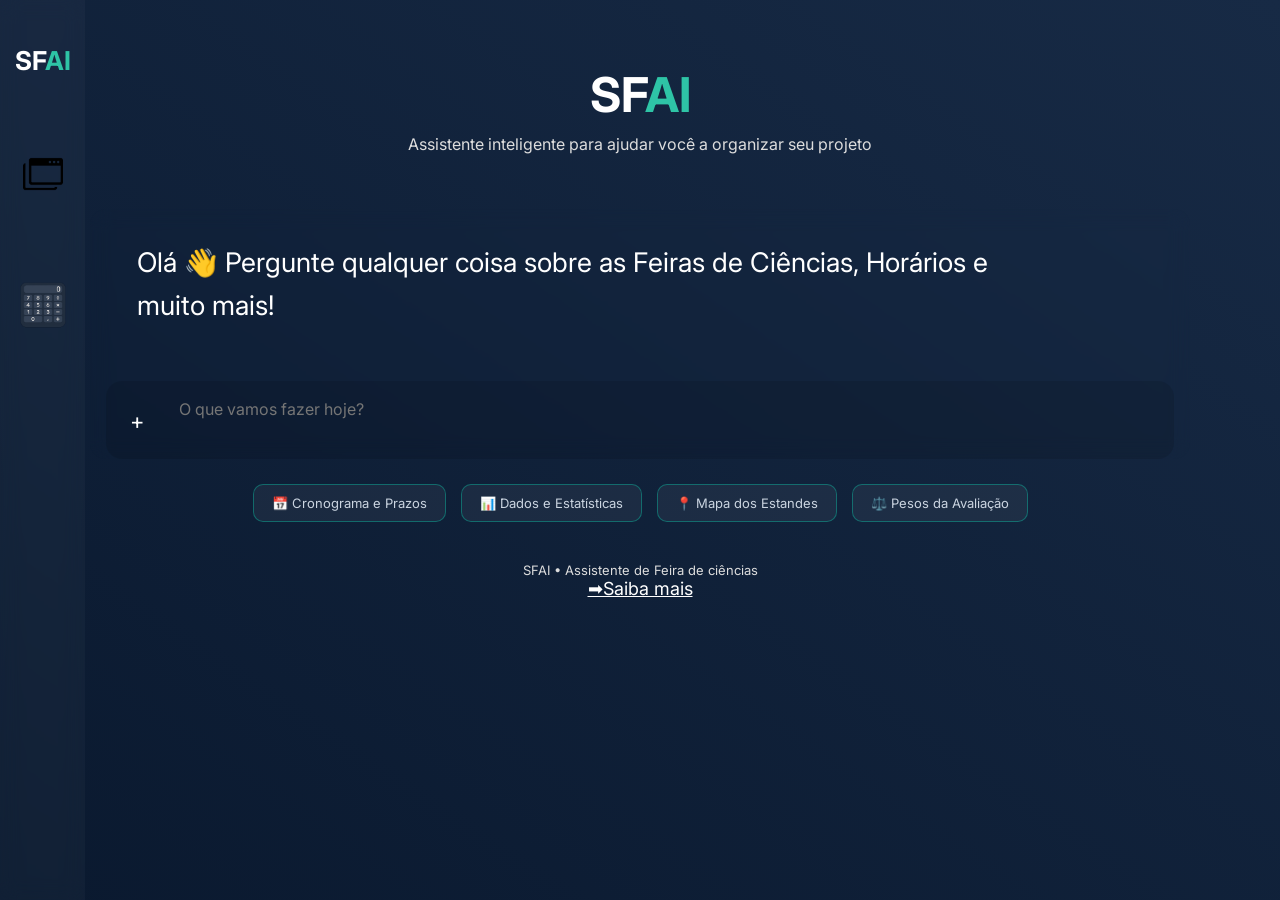
==== commit 4494a40a: "Adição do guia de orientação de metodologia ciêntifica, correções de bugs e responsividade" ====
--- a/index.html
+++ b/index.html
@@ -55,7 +55,7 @@
                 class="botao"
                 onclick="selecionarFeira('FEBRACE')"
               >
-                FEBRACE
+                Febrace
               </button>
               <button
                 type="button"
@@ -63,6 +63,20 @@
                 onclick="selecionarFeira('MOSTRATEC')"
               >
                 Mostratec
+              </button>
+              <button
+                type="button"
+                class="botao"
+                onclick="selecionarFeira('Ciências para Todos')"
+              >
+                Ciências para Todos
+              </button>
+              <button
+                type="button"
+                class="botao"
+                onclick="selecionarFeira('12ª DIREC')"
+              >
+                12ª DIREC
               </button>
             </div>
           </div>
--- a/FrontEnd/chatbot/style.css
+++ b/FrontEnd/chatbot/style.css
@@ -12,7 +12,8 @@
 }
 
 body {
-  height: 100vh;
+  min-height: 100vh;
+  width: 100%;
   display: flex;
   flex-direction: column;
   color: white;
@@ -20,23 +21,26 @@
 }
 
 html {
+  width: 100%;
   overflow-x: hidden;
 }
 
 .overlay {
   display: flex;
-  position: fixed;
-  width: 100vw;
-  height: 100vh;
-  height: 100dvh;
+  position: relative;
+  width: 100%;
+  min-height: 100dvh;
+  max-height: 100vh;
   background: linear-gradient(34deg, rgb(10, 25, 47), rgb(23, 42, 69));
   flex-direction: column;
+  overflow-x: hidden;
+  overflow-y: hidden;
 }
 
 /* HEADER */
 
 header {
-  padding: 25px 60px;
+  padding: 25px 25px;
 }
 
 .logo {
@@ -77,27 +81,53 @@
 
 .chat-container {
   position: relative;
-  height: 90%;
-  width: 80%;
-  left: 2%;
-  align-self: center;
+  width: min(1100px, 92%);
+  max-width: 1100px;
+  margin: 0 auto 0rem;
+  padding-inline: 1rem;
+  padding-inline-start: 1rem;
+  min-height: 25vh;
   display: flex;
   flex-direction: column;
-  overflow: hidden;
+  overflow: visible;
   color: black;
-  background: rgba(0, 0, 0, 0.15);
   backdrop-filter: blur(10px);
   border-radius: 16px;
   scroll-behavior: smooth;
   z-index: 1;
+  transition: 1s;
+}
+
+/* Expande a altura do chat quando a classe .expanded estiver presente */
+.chat-container.expanded {
+  min-height: 76vh;
+  transition: min-height 0.25s ease;
+}
+
+@media (max-width: 768px) {
+  .chat-container.expanded {
+    min-height: calc(100dvh - 10vh);
+  }
 }
 
 .chat-area {
   flex: 1;
   min-height: 0;
-  padding: 25px;
+  padding: 1.25rem 1rem 0.85rem;
   overflow-y: auto;
-  z-index: 1;
+}
+
+.chat-area::-webkit-scrollbar {
+  width: 6px;
+}
+
+.chat-area::-webkit-scrollbar-track {
+  background: transparent;
+}
+
+.chat-area::-webkit-scrollbar-thumb {
+  background: rgba(255, 255, 255, 0.18);
+  border-radius: 10px;
 }
 
 .mode-badge {
@@ -105,12 +135,12 @@
   margin: 0 25px 12px 25px;
   padding: 10px 16px;
   border-radius: 999px;
-  background: rgba(12, 53, 78, 0.85);
   color: #d8f7ff;
   font-size: 12px;
   display: none;
+  background: transparent;
   border: 1px solid rgba(46, 196, 166, 0.25);
-  box-shadow: 0 10px 30px rgba(0, 0, 0, 0.18);
+  box-shadow: none;
   cursor: pointer;
   user-select: none;
 }
@@ -121,13 +151,9 @@
   gap: 8px;
 }
 
-.mode-badge.classificacao {
-  background: rgba(14, 46, 65, 0.95);
-}
-
 .message {
   position: relative;
-  margin-bottom: 20px;
+  margin-bottom: 24px;
   max-width: 90%;
   width: fit-content;
   word-wrap: break-word;
@@ -141,6 +167,18 @@
   background: transparent;
   color: white;
   text-align: left;
+  line-height: 1.6;
+  margin-bottom: 28px;
+}
+
+.bot ul,
+.bot ol {
+  margin: 8px 0 14px 20px;
+  padding-left: 18px;
+}
+
+.bot li {
+  margin-bottom: 8px;
   line-height: 1.6;
 }
 
@@ -155,66 +193,79 @@
 
 .input-area {
   display: flex;
-  position: relative;
-  top: 0;
-  left: 5%;
+  flex-wrap: nowrap;
+  gap: 0.65rem;
   border-radius: 16px;
-  overflow: visible;
-  align-items: flex-end;
-  justify-content: center;
-  flex-direction: row;
-  width: 90%;
-  min-height: 10vh;
+  align-items: center;
+  justify-content: space-between;
+  width: 100%;
+  max-width: 100%;
+  min-height: auto;
   height: auto;
   flex-shrink: 0;
   background: rgba(0, 0, 0, 0.1);
-  padding: 0.75rem;
-  z-index: 4;
+  padding: 0.55rem 0.65rem;
+  z-index: 5;
   box-sizing: border-box;
+  margin: 0 auto;
 }
 
 .input-area textarea {
-  flex: 1;
+  flex: 1 1 1px;
+  min-width: 0;
   display: block;
   border: none;
   outline: none;
-  font-size: 3vh;
+  font-size: 1rem;
   background: transparent;
   resize: none;
   color: white;
-  z-index: 4;
-  min-height: 2.5rem;
-  max-height: 35vh;
-  overflow-y: auto;
+  z-index: 5;
+  min-height: 2.2rem;
   line-height: 1.4;
-  padding: 0.75rem 0.8rem;
+  padding: 0.5rem 0.7rem;
   box-sizing: border-box;
   contain: layout style paint;
   will-change: height;
 }
 
 .options-input-area {
-  height: auto;
-  width: auto;
-  padding: 1.5vh 3vh;
+  display: inline-flex;
+  align-items: center;
+  justify-content: center;
+  min-height: 2.6rem;
+  min-width: 2.6rem;
+  padding: 0;
   color: white;
   border-radius: 50%;
   cursor: pointer;
   user-select: none;
-  font-size: 6vh;
-  position: relative;
-  z-index: 5;
+  font-size: 1.4rem;
+  background: transparent;
+  border: 1px solid transparent;
+  transition:
+    background 0.2s ease,
+    border-color 0.2s ease,
+    transform 0.2s ease;
+}
+
+.options-input-area:hover,
+.options-input-area:focus-visible {
+  background: rgba(65, 73, 75, 0.95);
+  border-color: rgba(255, 255, 255, 0.18);
+  transform: translateY(-1px);
+}
+
+.options-input-area:active {
+  background: rgba(65, 73, 75, 0.95);
+  border-color: rgba(255, 255, 255, 0.18);
+  transform: translateY(1px);
 }
 
 .feira-selector {
   position: relative;
   display: flex;
-  align-items: flex-end;
-}
-
-.options-input-area:hover {
-  background: rgb(65, 73, 75);
-  transition: 0.3s;
+  align-items: center;
 }
 
 .feira-popup {
@@ -226,12 +277,21 @@
   gap: 8px;
   padding: 16px;
   min-width: 200px;
+  max-height: 40vh;
+  overflow-y: auto;
+  /* esconder a scrollbar visualmente, manter rolagem se necessário */
+  scrollbar-width: none; /* Firefox */
+  -ms-overflow-style: none; /* IE 10+ */
   background: rgba(5, 16, 30, 0.95);
   border: 1px solid rgba(255, 255, 255, 0.12);
   border-radius: 18px;
   box-shadow: 0 18px 45px rgba(0, 0, 0, 0.3);
   backdrop-filter: blur(10px);
   z-index: 20;
+}
+
+.feira-popup::-webkit-scrollbar {
+  display: none; /* Safari and Chrome */
 }
 
 .feira-popup.show {
@@ -255,6 +315,7 @@
   backdrop-filter: blur(4px);
   width: 100%;
   text-align: center;
+  flex-shrink: 0;
 }
 
 .feira-popup button:hover {
@@ -270,8 +331,9 @@
   display: flex;
   align-items: flex-end;
   width: 100%;
-  margin-left: 1rem;
+  margin-left: 0;
   z-index: 4;
+  min-width: 0;
 }
 
 .input-area > button {
@@ -281,8 +343,10 @@
   color: white;
   font-weight: 600;
   cursor: pointer;
-  height: 100px;
-  width: 100px;
+  min-height: clamp(3rem, 8vw, 4.5rem);
+  min-width: clamp(3rem, 8vw, 4.5rem);
+  width: min(100px, 16vw);
+  height: min(100px, 16vw);
   display: none;
 }
 .input-area > button:hover {
@@ -335,11 +399,14 @@
 .menu {
   display: flex;
   position: absolute;
+  top: 0;
+  left: 0;
   background: rgba(255, 255, 255, 0.03);
   backdrop-filter: blur(10px);
   align-items: center;
   height: 100vh;
   width: 85px;
+  min-width: 85px;
   z-index: 4;
   flex-direction: column;
   gap: 7vh;
@@ -374,9 +441,76 @@
   background: rgba(30, 41, 59, 0.7);
   backdrop-filter: blur(10px);
   height: 100vh;
-  width: 500px;
+  width: min(100%, 500px);
+  max-width: 500px;
   overflow-y: auto;
   z-index: 1;
+}
+
+.drive-card {
+  margin-bottom: 5vh;
+}
+
+.drive-card-link {
+  text-decoration: none;
+  color: inherit;
+  display: block;
+}
+
+.drive-card-inner {
+  display: flex;
+  align-items: center;
+  gap: 12px;
+  padding: 12px 14px;
+  background: linear-gradient(
+    90deg,
+    rgba(66, 133, 244, 0.08),
+    rgba(15, 185, 100, 0.06)
+  );
+  border: 1px solid rgba(255, 255, 255, 0.06);
+  border-radius: 10px;
+  backdrop-filter: blur(6px);
+}
+
+.drive-icon {
+  flex: 0 0 44px;
+  height: 44px;
+  width: 44px;
+  border-radius: 10px;
+  display: flex;
+  align-items: center;
+  justify-content: center;
+  font-size: 22px;
+  background: linear-gradient(135deg, #fbbc05, #34a853, #4285f4);
+  color: white;
+  box-shadow: 0 6px 18px rgba(2, 6, 23, 0.45);
+}
+
+.drive-texts {
+  display: flex;
+  flex-direction: column;
+}
+
+.drive-title {
+  font-weight: 700;
+  color: #e6f7ff;
+  font-size: 3vh;
+}
+
+.drive-sub {
+  font-size: 2.2vh;
+  color: rgba(230, 247, 255, 0.7);
+}
+
+.drive-arrow {
+  margin-left: 12px;
+  color: rgba(230, 247, 255, 0.9);
+  font-size: 2.2vh;
+}
+
+.drive-card-link:hover .drive-card-inner {
+  transform: translateY(-4px);
+  transition: transform 0.18s ease;
 }
 
 .animou {
@@ -450,45 +584,52 @@
 
 .calculadora {
   position: absolute;
+  top: 50%;
+  left: 50%;
+  transform: translate(-50%, -50%) scale(1);
+  transform-origin: center center;
+  z-index: 10;
   background: rgba(30, 41, 59, 0.7);
   backdrop-filter: blur(10px);
-  height: 100vh;
-  width: 92.8%;
-  left: 6.2%;
+  min-height: 100vh;
+  width: min(1100px, 94%);
+  max-width: 1100px;
   opacity: 1;
-  transform: scale(1);
-  transition: 0.3s ease;
-  z-index: 2;
   padding: 1.5rem 2rem;
   box-sizing: border-box;
+  transition:
+    opacity 0.35s ease,
+    transform 0.35s ease;
 }
 
 .calculadora-body {
   display: grid;
   grid-template-columns: minmax(320px, 1fr) minmax(320px, 420px);
   gap: 1rem;
-  align-items: start;
+  align-items: stretch;
   width: 100%;
 }
 
 .calculadora-left,
 .calculadora-right {
   width: 100%;
+  display: flex;
+  flex-direction: column;
+  min-height: 0;
 }
 
 .calculadora-right {
-  display: flex;
   justify-content: flex-start;
-  align-items: flex-start;
+  align-items: stretch;
 }
 
 .calculadora.hidden {
   position: absolute;
-  background-color: rgb(65, 73, 75);
-  height: 100vh;
-  width: 100vw;
+  top: 50%;
+  left: 50%;
+  transform: translate(-50%, -50%) scale(0.2);
+  transform-origin: center center;
   opacity: 0;
-  transform: scale(0.2);
   pointer-events: none;
 }
 .calculadora-controls {
@@ -565,7 +706,7 @@
   align-content: start;
   grid-template-columns: 1fr;
   gap: 20px;
-  max-height: 445px;
+  max-height: min(71vh, 800px);
   width: 100%;
 }
 
@@ -646,8 +787,8 @@
 .casa {
   display: grid;
   grid-template-columns:
-    minmax(220px, 2fr) minmax(140px, 1.4fr) minmax(120px, 1fr)
-    47.5px 47.5px 47.5px;
+    minmax(180px, 2fr) minmax(120px, 1.4fr) minmax(100px, 1fr)
+    repeat(3, minmax(45px, 1fr));
   align-items: center;
   text-align: center;
   width: 100%;
@@ -658,8 +799,8 @@
 .header-casa {
   display: grid;
   grid-template-columns:
-    minmax(220px, 2fr) minmax(140px, 1.4fr) minmax(120px, 1fr)
-    47.5px 47.5px 47.5px;
+    minmax(180px, 2fr) minmax(120px, 1.4fr) minmax(100px, 1fr)
+    repeat(3, minmax(45px, 1fr));
   align-items: center;
   text-align: left;
   width: 100%;
@@ -909,11 +1050,38 @@
   }
 
   .input-area {
-    height: 10vw;
-    overflow-y: hidden;
+    height: auto;
+    overflow-y: visible;
+    padding: 0.6rem 0.8rem;
+    align-items: center;
   }
   .input-area > button {
-    display: block;
+    display: inline-flex;
+    align-items: center;
+    justify-content: center;
+    min-height: 3rem;
+    min-width: 3rem;
+    padding: 0 1rem;
+    border-radius: 999px;
+    background: #2ec4a6;
+    border: none;
+    box-shadow: 0 8px 20px rgba(46, 196, 166, 0.22);
+    font-size: 0.95rem;
+    color: white;
+    letter-spacing: 0.01em;
+    white-space: nowrap;
+    line-height: 1;
+    transition:
+      transform 0.2s ease,
+      box-shadow 0.2s ease,
+      background 0.2s ease;
+  }
+  .input-area > button:hover {
+    background: #26ad8c;
+  }
+  .input-area > button:active {
+    transform: translateY(1px);
+    box-shadow: 0 4px 12px rgba(46, 196, 166, 0.18);
   }
   .sla:active {
     background: #249b83;
@@ -926,22 +1094,26 @@
   .input-area div textarea {
     font-size: 3vw;
   }
-}
-
-@media (max-width: 768px) {
+
+  .chat-area {
+    position: relative;
+    top: 6vh;
+    height: 80vh;
+    max-height: 80vh;
+  }
+
   .calculadora {
     position: fixed;
-    top: 7vh;
-    left: 0;
-    right: 0;
+    top: 57vh;
     width: 100%;
     max-width: 100%;
-    min-height: calc(100dvh - 90px);
-    max-height: calc(100dvh - 90px);
+    height: calc(100dvh - 10vh);
+    max-height: calc(100dvh - 10vh);
     padding: 0.5rem 0.4rem 0.8rem;
     border-radius: 0;
     overflow-y: auto;
     overflow-x: hidden;
+    -webkit-overflow-scrolling: touch;
     background: rgba(30, 41, 59, 0.98);
     box-sizing: border-box;
   }
@@ -993,16 +1165,26 @@
     min-width: 0;
   }
 
+  .calculadora-left {
+    display: flex;
+    flex-direction: column;
+    min-height: 0;
+  }
+
   .calculadora-grid {
-    max-height: calc(100dvh - 460px);
+    overflow-y: auto;
+    height: auto;
     padding-bottom: 0.3rem;
     width: 100%;
     gap: 4px;
+    min-height: 200px;
   }
 
   .casa {
     display: grid;
-    grid-template-columns: 120px 80px 65px 40px 40px 40px;
+    grid-template-columns:
+      minmax(0, 1fr) minmax(0, 0.8fr) minmax(0, 0.6fr)
+      repeat(3, minmax(0, 0.5fr));
     gap: 2px;
     align-items: center;
     text-align: center;
@@ -1012,7 +1194,10 @@
   }
 
   .header-casa {
-    grid-template-columns: 120px 80px 65px 30px 30px 30px;
+    display: grid;
+    grid-template-columns:
+      minmax(0, 1fr) minmax(0, 0.8fr) minmax(0, 0.6fr)
+      repeat(3, minmax(0, 0.5fr));
     gap: 2px;
   }
 
@@ -1027,6 +1212,7 @@
     justify-content: center;
     align-items: center;
     text-align: center;
+    min-width: 0;
   }
 
   .addbtn,
@@ -1036,16 +1222,19 @@
     width: 30px;
     font-size: 14px;
     padding: 0;
+    min-width: 0;
   }
 
   .calculadora-right {
     justify-content: center;
     width: 100%;
+    min-height: 0;
   }
 
   #tabelaExcel {
     max-width: 100%;
-    max-height: 300px;
+    height: auto;
+    overflow-y: auto;
     margin-top: 0.3rem;
     width: 100%;
   }
@@ -1057,43 +1246,40 @@
   .tabelaExcel.hidden-tabela {
     display: none !important;
   }
-}
-
-@media (hover: none) {
-  .calculadora-adicionar:hover,
-  .calculadora-remover:hover,
-  .calculadora-toggle:hover,
-  .browser-container:hover,
-  .calculadora-container:hover,
-  .input-area > button:hover,
-  .suggestions button:hover,
-  .sla:hover,
-  .addbtn:hover,
-  .rmvbtn:hover,
-  .delete:hover,
-  .calculartotal:hover,
-  ::-webkit-scrollbar-thumb:hover {
-    background: inherit;
-  }
-
-  .calculadora-adicionar:active,
-  .calculadora-remover:active,
-  .calculadora-toggle:active,
-  .browser-container:active,
-  .calculadora-container:active,
-  .input-area > button:active,
-  .suggestions button:active,
-  .sla:active,
-  .addbtn:active,
-  .rmvbtn:active,
-  .delete:active,
-  .calculartotal:active {
-    filter: brightness(0.92);
-    transform: translateY(1px) scale(0.99);
-  }
-}
-
-.overlay {
-  height: 100dvh;
-  padding-bottom: env(safe-area-inset-bottom);
-}
+
+  @media (hover: none) {
+    .browser-container:hover,
+    .calculadora-container:hover,
+    .input-area > button:hover,
+    .suggestions button:hover,
+    .sla:hover,
+    .addbtn:hover,
+    .rmvbtn:hover,
+    .delete:hover,
+    .calculartotal:hover,
+    ::-webkit-scrollbar-thumb:hover {
+      background: inherit;
+    }
+
+    .calculadora-adicionar:active,
+    .calculadora-remover:active,
+    .calculadora-toggle:active,
+    .browser-container:active,
+    .calculadora-container:active,
+    .input-area > button:active,
+    .suggestions button:active,
+    .sla:active,
+    .addbtn:active,
+    .rmvbtn:active,
+    .delete:active,
+    .calculartotal:active {
+      filter: brightness(0.92);
+      transform: translateY(1px) scale(0.99);
+    }
+  }
+
+  .overlay {
+    height: 100dvh;
+    padding-bottom: env(safe-area-inset-bottom);
+  }
+}
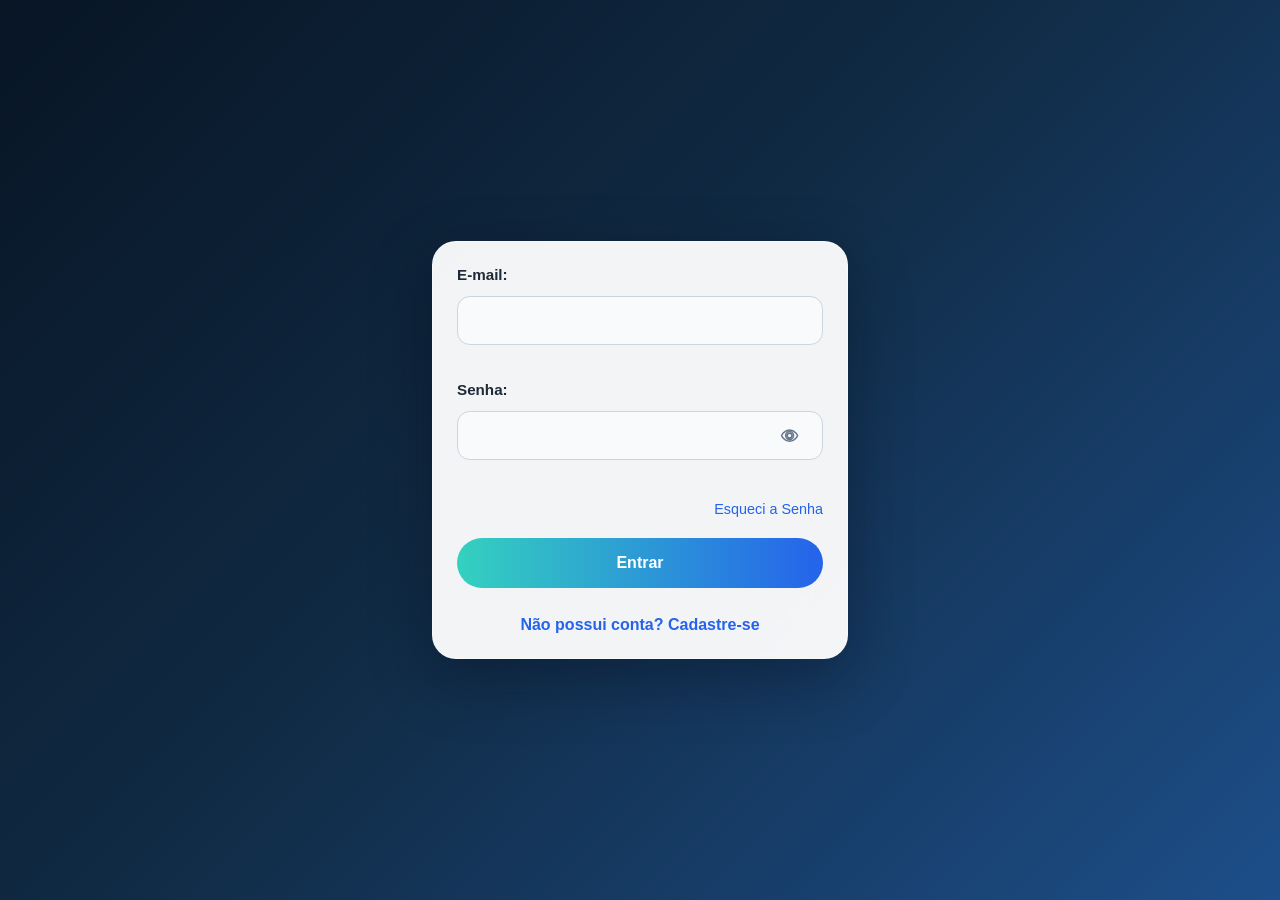
==== commit fe3b57e2: "- Adicionado painel de "Perguntas Frequentes" na barra lateral com 12 perguntas fixas (incluindo 4 d" ====
--- a/index.html
+++ b/index.html
@@ -14,13 +14,16 @@
       media="(prefers-color-scheme: light)"
     />
 
-    <title>IA das Feiras</title>
+    <title>SFAI</title>
 
     <link
       href="https://fonts.googleapis.com/css2?family=Inter:wght@300;400;600;700&display=swap"
       rel="stylesheet"
     />
+    <script src="Theme/theme.js" defer></script>
+    <link rel="stylesheet" href="Theme/theme.css" />
     <link rel="stylesheet" href="FrontEnd/chatbot/style.css" />
+    <link rel="icon" type="image/png" href="img\favicon.png" />
   </head>
 
   <body>
@@ -94,35 +97,39 @@
 
       <!-- SUGESTÕES -->
 
-      <div class="suggestions" id="suggestions">
-        <button class="botao" onclick="btn(1)">📅 Cronograma e Prazos</button>
-        <button class="botao" onclick="btn(2)">📊 Dados e Estatísticas</button>
-        <button class="botao" onclick="btn(3)">📍 Mapa dos Estandes</button>
-        <button class="botao" onclick="btn(4)">⚖️ Pesos da Avaliação</button>
-      </div>
-
       <div class="menu">
         <div class="logo" onclick="window.location.href = 'Layout.html'">
           SF<span>AI</span>
         </div>
 
-        <div class="browser-container">
-          <img
-            src="img/browser.png"
-            class="browser-logo"
-            onclick="browser()"
-            title="Histórico de Conversas"
-          />
-        </div>
-
-        <div class="calculadora-container">
-          <img
-            src="img/calculadora.png"
-            class="calculadora-img"
-            onclick="calculadora()"
-            title="Calculadora de Gastos"
-            id="calculadora"
-          />
+        <div class="browser-container" onclick="browser()" title="Histórico de Conversas">
+          <svg class="browser-logo" viewBox="0 0 24 24" fill="none" stroke="currentColor" stroke-width="2" stroke-linecap="round" stroke-linejoin="round">
+            <circle cx="12" cy="12" r="10"/>
+            <polyline points="12 6 12 12 16 14"/>
+          </svg>
+        </div>
+
+        <div class="faq-container" onclick="toggleFaq()" title="Perguntas Frequentes">
+          <svg class="faq-icon" viewBox="0 0 24 24" fill="none" stroke="currentColor" stroke-width="2" stroke-linecap="round" stroke-linejoin="round">
+            <circle cx="12" cy="12" r="10"/>
+            <path d="M9.09 9a3 3 0 0 1 5.83 1c0 2-3 3-3 3"/>
+            <line x1="12" y1="17" x2="12.01" y2="17"/>
+          </svg>
+        </div>
+
+        <div class="calculadora-container" onclick="calculadora()" title="Calculadora de Gastos" id="calculadora">
+          <svg class="calculadora-img" viewBox="0 0 24 24" fill="none" stroke="currentColor" stroke-width="2" stroke-linecap="round" stroke-linejoin="round">
+            <rect x="4" y="2" width="16" height="20" rx="2"/>
+            <line x1="8" y1="6" x2="16" y2="6"/>
+            <line x1="8" y1="10" x2="8" y2="10.01"/>
+            <line x1="12" y1="10" x2="12" y2="10.01"/>
+            <line x1="16" y1="10" x2="16" y2="10.01"/>
+            <line x1="8" y1="14" x2="8" y2="14.01"/>
+            <line x1="12" y1="14" x2="12" y2="14.01"/>
+            <line x1="16" y1="14" x2="16" y2="14.01"/>
+            <line x1="8" y1="18" x2="8" y2="18.01"/>
+            <line x1="12" y1="18" x2="16" y2="18"/>
+          </svg>
         </div>
       </div>
 
@@ -178,7 +185,26 @@
           </div>
         </div>
       </div>
-      <div class="browser-options show" id="hist"></div>
+      <div class="browser-options show" id="hist">
+        <div class="hist-header">
+          <h3>Histórico</h3>
+          <button class="hist-new-chat" id="btnNewChat" title="Nova conversa">
+            <svg width="18" height="18" viewBox="0 0 24 24" fill="none" stroke="currentColor" stroke-width="2" stroke-linecap="round" stroke-linejoin="round"><line x1="12" y1="5" x2="12" y2="19"/><line x1="5" y1="12" x2="19" y2="12"/></svg>
+            Nova conversa
+          </button>
+        </div>
+        <div class="hist-list" id="histList"></div>
+        <div class="hist-empty" id="histEmpty" style="display:none;">
+          <p>Nenhuma conversa ainda.</p>
+        </div>
+      </div>
+
+      <div class="browser-options show" id="faqPanel">
+        <div class="hist-header">
+          <h3>Perguntas Frequentes</h3>
+        </div>
+        <div class="hist-list" id="faqList"></div>
+      </div>
 
       <footer>
         SFAI • Assistente de Feira de ciências
@@ -192,6 +218,51 @@
         >
       </footer>
     </div>
+
+    <div
+      id="user-menu-widget"
+      class="user-menu-widget"
+      aria-label="Menu do usuário"
+    >
+      <button
+        id="userMenuButton"
+        class="user-menu-button"
+        type="button"
+        aria-expanded="false"
+        aria-haspopup="true"
+      >
+        <span
+          id="userMenuIcon"
+          class="user-menu-icon user-menu-initials"
+        ></span>
+      </button>
+
+      <div
+        id="userMenuDropdown"
+        class="user-menu-dropdown"
+        role="menu"
+        aria-hidden="true"
+      >
+        <div class="user-menu-header">
+          <div id="userMenuHeaderAvatar" class="user-menu-header-avatar"></div>
+          <div id="userMenuName" class="user-menu-name"></div>
+          <div id="userMenuEmail" class="user-menu-email"></div>
+        </div>
+
+        <div class="user-menu-actions">
+          <button class="user-menu-item" type="button" data-action="profile">
+            <span class="user-menu-item-title">Meu Perfil</span>
+          </button>
+          <button class="user-menu-item" type="button" data-action="settings">
+            <span class="user-menu-item-title">Configurações</span>
+          </button>
+          <button class="user-menu-item" type="button" data-action="logout">
+            <span class="user-menu-item-title">Sair</span>
+          </button>
+        </div>
+      </div>
+    </div>
+
     <script src="FrontEnd/chatbot/script.js" defer></script>
   </body>
 </html>
--- a/Theme/theme.css
+++ b/Theme/theme.css
@@ -0,0 +1,74 @@
+/* Global theme variables */
+:root {
+  /* Light theme — Slate / Indigo palette */
+  --background: linear-gradient(160deg, #f8fafc 0%, #eef2ff 50%, #f0f9ff 100%);
+  --surface: #ffffff;
+  --surface-soft: rgba(99, 102, 241, 0.06);
+  --surface-strong: #ffffff;
+  --text: #020617;
+  --text-secondary: #334155;
+  --title-color: #020617;
+  --label-color: #334155;
+  --primary: linear-gradient(135deg, #6366f1, #3b82f6);
+  --primary-solid: #3b82f6;
+  --primary-soft: #e0e7ff;
+  --border: #e2e8f0;
+  --surface-hover: #f1f5f9;
+  --shadow: 0 24px 80px rgba(15, 23, 42, 0.06);
+
+  --success: #10b981;
+
+  /* component-specific defaults */
+  --back-button-bg: rgba(99, 102, 241, 0.08);
+  --back-button-color: var(--primary-solid);
+  --btn-secondary-bg: var(--surface-hover);
+  --btn-secondary-text: var(--text);
+  --pill-bg: var(--surface-hover);
+  --badge-google-bg: linear-gradient(135deg, #4285f4, #3b82f6);
+  --badge-sfai-bg: linear-gradient(135deg, #06b6d4, #0ea5e9);
+  --badge-security-bg: linear-gradient(135deg, #10b981, #34d399);
+  --badge-admin-bg: linear-gradient(135deg, #f59e0b, #fbbf24);
+  --security-inner-bg: #ffffff;
+}
+
+/* Dark theme overrides */
+:root[data-theme="dark"],
+[data-theme="dark"] {
+  /* Dark theme per SFAI identity */
+  --background: #13233f; /* principal background */
+  --surface: #1a2b47; /* card background */
+  --surface-soft: #0f2a44; /* subtle soft surface */
+  --surface-strong: #0f172a; /* used for modal strong inner */
+  --text: #e5e7eb; /* main text */
+  --text-secondary: #a8b3c7; /* secondary text */
+  --label-color: #90a4c2; /* labels */
+  --title-color: #ffffff;
+  --primary: linear-gradient(135deg, #2ec4a6, #2563eb);
+  --primary-solid: #2563eb;
+  --primary-soft: rgba(46, 196, 166, 0.06);
+  --border: #29456a; /* card borders */
+  --surface-hover: #223859; /* hover */
+  --shadow: 0 10px 30px rgba(2, 6, 23, 0.6); /* darker soft shadow */
+
+  /* component-specific */
+  --back-button-bg: rgba(255, 255, 255, 0.03);
+  --back-button-color: #e5e7eb;
+  --btn-secondary-bg: #0e2136; /* dark secondary button */
+  --btn-secondary-text: #ffffff;
+  --pill-bg: transparent;
+  --badge-google-bg: #1f6be6; /* blue */
+  --badge-sfai-bg: #15a57a; /* green */
+  --badge-security-bg: #34d399; /* light green */
+  --badge-admin-bg: #f59e0b; /* orange */
+  --security-inner-bg: #223859; /* slightly lighter than card */
+  --success: #10b981;
+}
+
+/* Optional: smooth transitions when theme changes via a helper class */
+.theme-transition * {
+  transition:
+    background-color 220ms ease,
+    color 180ms ease,
+    border-color 180ms ease,
+    box-shadow 220ms ease;
+}
--- a/FrontEnd/chatbot/style.css
+++ b/FrontEnd/chatbot/style.css
@@ -7,7 +7,7 @@
 }
 
 a {
-  color: white;
+  color: var(--primary-solid);
   font-size: 2vh;
 }
 
@@ -16,8 +16,9 @@
   width: 100%;
   display: flex;
   flex-direction: column;
-  color: white;
+  color: var(--text);
   overflow-x: hidden;
+  background: var(--background);
 }
 
 html {
@@ -31,7 +32,7 @@
   width: 100%;
   min-height: 100dvh;
   max-height: 100vh;
-  background: linear-gradient(34deg, rgb(10, 25, 47), rgb(23, 42, 69));
+  background: var(--background);
   flex-direction: column;
   overflow-x: hidden;
   overflow-y: hidden;
@@ -73,7 +74,7 @@
 }
 
 .hero p {
-  color: #ddd;
+  color: var(--text-secondary);
   margin-bottom: 30px;
 }
 
@@ -90,7 +91,8 @@
   display: flex;
   flex-direction: column;
   overflow: visible;
-  color: black;
+  color: var(--text);
+  background: var(--surface);
   backdrop-filter: blur(10px);
   border-radius: 16px;
   scroll-behavior: smooth;
@@ -126,7 +128,7 @@
 }
 
 .chat-area::-webkit-scrollbar-thumb {
-  background: rgba(255, 255, 255, 0.18);
+  background: rgba(0, 0, 0, 0.18);
   border-radius: 10px;
 }
 
@@ -135,11 +137,11 @@
   margin: 0 25px 12px 25px;
   padding: 10px 16px;
   border-radius: 999px;
-  color: #d8f7ff;
+  color: var(--surface-strong);
   font-size: 12px;
   display: none;
   background: transparent;
-  border: 1px solid rgba(46, 196, 166, 0.25);
+  border: 1px solid rgba(37, 99, 235, 0.12);
   box-shadow: none;
   cursor: pointer;
   user-select: none;
@@ -165,7 +167,7 @@
 .bot {
   position: relative;
   background: transparent;
-  color: white;
+  color: var(--text);
   text-align: left;
   line-height: 1.6;
   margin-bottom: 28px;
@@ -183,8 +185,8 @@
 }
 
 .user {
-  background: rgb(30, 45, 67);
-  color: white;
+  background: var(--surface-soft);
+  color: var(--text);
   margin-left: auto;
   border-radius: 15px 15px 0px 15px;
   text-align: left;
@@ -203,7 +205,7 @@
   min-height: auto;
   height: auto;
   flex-shrink: 0;
-  background: rgba(0, 0, 0, 0.1);
+  background: var(--surface-soft);
   padding: 0.55rem 0.65rem;
   z-index: 5;
   box-sizing: border-box;
@@ -219,7 +221,7 @@
   font-size: 1rem;
   background: transparent;
   resize: none;
-  color: white;
+  color: var(--text);
   z-index: 5;
   min-height: 2.2rem;
   line-height: 1.4;
@@ -236,7 +238,7 @@
   min-height: 2.6rem;
   min-width: 2.6rem;
   padding: 0;
-  color: white;
+  color: var(--text);
   border-radius: 50%;
   cursor: pointer;
   user-select: none;
@@ -251,14 +253,14 @@
 
 .options-input-area:hover,
 .options-input-area:focus-visible {
-  background: rgba(65, 73, 75, 0.95);
-  border-color: rgba(255, 255, 255, 0.18);
+  background: var(--surface-hover);
+  border-color: var(--border);
   transform: translateY(-1px);
 }
 
 .options-input-area:active {
-  background: rgba(65, 73, 75, 0.95);
-  border-color: rgba(255, 255, 255, 0.18);
+  background: var(--surface-hover);
+  border-color: var(--border);
   transform: translateY(1px);
 }
 
@@ -282,10 +284,10 @@
   /* esconder a scrollbar visualmente, manter rolagem se necessário */
   scrollbar-width: none; /* Firefox */
   -ms-overflow-style: none; /* IE 10+ */
-  background: rgba(5, 16, 30, 0.95);
-  border: 1px solid rgba(255, 255, 255, 0.12);
+  background: var(--surface);
+  border: 1px solid var(--border);
   border-radius: 18px;
-  box-shadow: 0 18px 45px rgba(0, 0, 0, 0.3);
+  box-shadow: var(--shadow);
   backdrop-filter: blur(10px);
   z-index: 20;
 }
@@ -300,9 +302,9 @@
 
 .feira-option,
 .feira-popup button {
-  background: rgba(255, 255, 255, 0.05);
-  color: #cbd5e1 !important;
-  border: 1px solid rgba(0, 255, 204, 0.3);
+  background: var(--surface-soft);
+  color: var(--text) !important;
+  border: 1px solid var(--border);
   padding: 10px 18px;
   border-radius: 10px;
   font-size: 13px;
@@ -319,10 +321,10 @@
 }
 
 .feira-popup button:hover {
-  background: rgba(0, 255, 204, 0.1);
-  border-color: #00ffcc;
-  color: white !important;
-  box-shadow: 0 0 15px rgba(0, 255, 204, 0.2);
+  background: var(--surface-hover);
+  border-color: var(--primary-solid);
+  color: var(--text) !important;
+  box-shadow: 0 0 15px rgba(59, 130, 246, 0.15);
   transform: translateY(-2px);
 }
 
@@ -354,24 +356,13 @@
   background: #249b83;
 }
 
-/* SUGESTÕES */
-
-.suggestions {
-  display: flex;
-  justify-content: center;
-  gap: 15px;
-  margin-top: 25px;
-  flex-wrap: wrap;
-  will-change: opacity, transform;
-}
-
 /* FOOTER */
 
 footer {
   text-align: center;
   padding: 20px;
   font-size: 13px;
-  color: #ddd;
+  color: var(--text-secondary);
   margin-top: 20px;
 }
 
@@ -401,7 +392,7 @@
   position: absolute;
   top: 0;
   left: 0;
-  background: rgba(255, 255, 255, 0.03);
+  background: var(--surface);
   backdrop-filter: blur(10px);
   align-items: center;
   height: 100vh;
@@ -410,14 +401,188 @@
   z-index: 4;
   flex-direction: column;
   gap: 7vh;
+  border-right: 1px solid var(--border);
+}
+
+.user-menu-widget {
+  position: fixed;
+  top: 20px;
+  right: 20px;
+  z-index: 100000;
+  display: flex;
+  flex-direction: column;
+  align-items: flex-end;
+  pointer-events: none;
+}
+
+.user-menu-button {
+  pointer-events: auto;
+  z-index: 100001;
+  width: 52px;
+  height: 52px;
+  border-radius: 50%;
+  border: none;
+  cursor: pointer;
+  background: var(--primary);
+  box-shadow: var(--shadow);
+  display: inline-flex;
+  align-items: center;
+  justify-content: center;
+  transition:
+    transform 0.2s ease,
+    box-shadow 0.2s ease,
+    background 0.2s ease;
+  overflow: hidden;
+}
+
+.user-menu-button:hover {
+  transform: translateY(-2px);
+  box-shadow: 0 24px 45px rgba(15, 23, 42, 0.28);
+}
+
+.user-menu-icon {
+  width: 100%;
+  height: 100%;
+  display: inline-flex;
+  align-items: center;
+  justify-content: center;
+  color: white;
+  font-weight: 700;
+  font-size: 1rem;
+  text-transform: uppercase;
+}
+
+.user-menu-icon img,
+.user-menu-header-avatar img {
+  width: 100%;
+  height: 100%;
+  object-fit: cover;
+  border-radius: 50%;
+}
+
+.user-menu-dropdown {
+  width: min(300px, 90vw);
+  background: var(--surface);
+  border-radius: 24px;
+  border: 1px solid var(--border);
+  box-shadow: 0 30px 90px rgba(0, 0, 0, 0.12);
+  padding: 1rem;
+  margin-top: 12px;
+  opacity: 0;
+  visibility: hidden;
+  pointer-events: none;
+  transform: translateY(-10px);
+  transition:
+    opacity 0.24s ease,
+    transform 0.24s ease,
+    visibility 0.24s ease;
+  backdrop-filter: blur(12px);
+  z-index: 100000;
+}
+
+.user-menu-dropdown.is-open {
+  opacity: 1;
+  visibility: visible;
+  pointer-events: auto;
+  transform: translateY(0);
+}
+
+.user-menu-header {
+  display: flex;
+  flex-direction: column;
+  align-items: center;
+  gap: 10px;
+  padding-bottom: 1rem;
+  border-bottom: 1px solid rgba(15, 23, 42, 0.08);
+}
+
+.user-menu-header-avatar {
+  width: 72px;
+  height: 72px;
+  border-radius: 50%;
+  background: var(--surface-soft);
+  color: var(--text);
+  display: inline-flex;
+  align-items: center;
+  justify-content: center;
+  font-weight: 700;
+  font-size: 1.3rem;
+  overflow: hidden;
+}
+
+.user-menu-header-initials {
+  color: var(--text);
+}
+
+.user-menu-name {
+  font-size: 1rem;
+  font-weight: 700;
+  color: var(--text);
+  text-align: center;
+}
+
+.user-menu-email {
+  font-size: 0.9rem;
+  color: var(--text-secondary);
+  text-align: center;
+  word-break: break-word;
+}
+
+.user-menu-actions {
+  display: grid;
+  gap: 0.7rem;
+  margin-top: 1rem;
+}
+
+.user-menu-item {
+  width: 100%;
+  display: flex;
+  align-items: center;
+  gap: 0.8rem;
+  padding: 0.95rem 1rem;
+  border-radius: 18px;
+  border: none;
+  background: var(--surface-soft);
+  color: var(--text);
+  cursor: pointer;
+  transition:
+    transform 0.2s ease,
+    background 0.2s ease;
+  text-align: left;
+}
+
+.user-menu-item:hover {
+  background: var(--surface-hover);
+  transform: translateX(2px);
+}
+
+.user-menu-item span:first-child {
+  display: inline-flex;
+  min-width: 1.5rem;
+  justify-content: center;
+}
+
+.user-menu-item-title {
+  font-weight: 700;
+}
+
+@media (max-width: 600px) {
+  .user-menu-widget {
+    top: 14px;
+    right: 14px;
+  }
+
+  .user-menu-button {
+    width: 48px;
+    height: 48px;
+  }
 }
 
 .browser-logo {
-  position: relative;
+  width: 40px;
   height: 40px;
-  width: 40px;
-  cursor: pointer;
-  z-index: 3;
+  color: var(--text);
+  pointer-events: none;
 }
 .browser-container {
   position: relative;
@@ -431,20 +596,133 @@
   z-index: 6;
 }
 .browser-container:hover {
-  background-color: rgb(65, 73, 75);
+  background-color: var(--surface-hover);
   transition: 0.3s;
+}
+.faq-container {
+  position: relative;
+  justify-content: center;
+  display: inline-flex;
+  align-items: center;
+  width: 70px;
+  height: 70px;
+  border-radius: 50%;
+  cursor: pointer;
+  z-index: 6;
+}
+.faq-container:hover {
+  background-color: var(--surface-hover);
+  transition: 0.3s;
+}
+.faq-icon {
+  width: 40px;
+  height: 40px;
+  color: var(--text);
+  pointer-events: none;
 }
 .browser-options {
   position: absolute;
   top: 0;
-  left: 0;
-  background: rgba(30, 41, 59, 0.7);
+  left: 85px;
+  background: rgba(241, 245, 249, 0.95);
   backdrop-filter: blur(10px);
   height: 100vh;
-  width: min(100%, 500px);
+  width: min(calc(100% - 85px), 500px);
   max-width: 500px;
   overflow-y: auto;
   z-index: 1;
+  display: flex;
+  flex-direction: column;
+}
+
+.hist-header {
+  display: flex;
+  align-items: center;
+  justify-content: space-between;
+  padding: 24px 20px 16px;
+  border-bottom: 1px solid var(--border);
+  flex-shrink: 0;
+}
+
+.hist-header h3 {
+  font-size: 1.1rem;
+  font-weight: 700;
+  color: var(--text);
+}
+
+.hist-new-chat {
+  display: inline-flex;
+  align-items: center;
+  gap: 6px;
+  padding: 8px 14px;
+  border: 1px solid var(--border);
+  border-radius: 10px;
+  background: var(--surface-soft);
+  color: var(--text);
+  font-size: 0.8rem;
+  font-weight: 600;
+  cursor: pointer;
+  transition: all 0.2s ease;
+}
+
+.hist-new-chat:hover {
+  background: var(--surface-hover);
+  border-color: var(--primary-solid);
+  transform: translateY(-1px);
+}
+
+.hist-list {
+  flex: 1;
+  overflow-y: auto;
+  padding: 8px 12px;
+}
+
+.hist-item {
+  display: flex;
+  flex-direction: column;
+  gap: 4px;
+  padding: 12px 14px;
+  border-radius: 12px;
+  cursor: pointer;
+  transition: background 0.2s ease;
+  border: 1px solid transparent;
+}
+
+.hist-item:hover {
+  background: var(--surface-hover);
+}
+
+.hist-item.active {
+  background: var(--surface-soft);
+  border-color: var(--primary-solid);
+}
+
+.hist-item-title {
+  font-size: 0.9rem;
+  font-weight: 600;
+  color: var(--text);
+  white-space: nowrap;
+  overflow: hidden;
+  text-overflow: ellipsis;
+}
+
+.hist-item-date {
+  font-size: 0.75rem;
+  color: var(--text-secondary);
+}
+
+.hist-empty {
+  flex: 1;
+  display: flex;
+  align-items: center;
+  justify-content: center;
+  padding: 40px 20px;
+}
+
+.hist-empty p {
+  color: var(--text-secondary);
+  font-size: 0.9rem;
+  text-align: center;
 }
 
 .drive-card {
@@ -467,7 +745,7 @@
     rgba(66, 133, 244, 0.08),
     rgba(15, 185, 100, 0.06)
   );
-  border: 1px solid rgba(255, 255, 255, 0.06);
+  border: 1px solid var(--border);
   border-radius: 10px;
   backdrop-filter: blur(6px);
 }
@@ -493,18 +771,18 @@
 
 .drive-title {
   font-weight: 700;
-  color: #e6f7ff;
+  color: var(--text);
   font-size: 3vh;
 }
 
 .drive-sub {
   font-size: 2.2vh;
-  color: rgba(230, 247, 255, 0.7);
+  color: var(--text-secondary);
 }
 
 .drive-arrow {
   margin-left: 12px;
-  color: rgba(230, 247, 255, 0.9);
+  color: var(--text-secondary);
   font-size: 2.2vh;
 }
 
@@ -559,11 +837,10 @@
 }
 
 .calculadora-img {
-  position: absolute;
-  height: 80px;
-  width: 80px;
-  cursor: pointer;
-  z-index: 1;
+  width: 40px;
+  height: 40px;
+  color: var(--text);
+  pointer-events: none;
 }
 
 .calculadora-container {
@@ -578,7 +855,7 @@
   z-index: 2;
 }
 .calculadora-container:hover {
-  background-color: rgb(65, 73, 75);
+  background-color: var(--surface-hover);
   transition: 0.3s;
 }
 
@@ -589,7 +866,7 @@
   transform: translate(-50%, -50%) scale(1);
   transform-origin: center center;
   z-index: 10;
-  background: rgba(30, 41, 59, 0.7);
+  background: var(--surface);
   backdrop-filter: blur(10px);
   min-height: 100vh;
   width: min(1100px, 94%);
@@ -715,15 +992,15 @@
 }
 
 ::-webkit-scrollbar-track {
-  background: rgb(32, 40, 43);
+  background: var(--surface-soft);
   border-radius: 10px;
 }
 ::-webkit-scrollbar-thumb {
-  background: rgb(85, 91, 94);
+  background: var(--border);
   border-radius: 20px;
 }
 ::-webkit-scrollbar-thumb:hover {
-  background: rgb(134, 134, 134);
+  background: var(--text-secondary);
   transition: 0.2s;
 }
 
@@ -808,7 +1085,7 @@
   gap: 0.5rem;
   margin-bottom: 0.5rem;
   font-weight: 700;
-  color: white;
+  color: var(--text);
 }
 
 .header-casa .calc-col {
@@ -987,9 +1264,9 @@
 }
 
 .botao {
-  background: rgba(255, 255, 255, 0.05);
-  color: #cbd5e1;
-  border: 1px solid rgba(0, 255, 204, 0.3);
+  background: var(--surface-soft);
+  color: var(--text);
+  border: 1px solid var(--border);
   padding: 10px 18px;
   border-radius: 10px;
   font-size: 13px;
@@ -1002,10 +1279,10 @@
 }
 
 .botao:hover {
-  background: rgba(0, 255, 204, 0.1);
-  border-color: #00ffcc;
-  color: white;
-  box-shadow: 0 0 15px rgba(0, 255, 204, 0.2);
+  background: var(--surface-hover);
+  border-color: var(--primary-solid);
+  color: var(--text);
+  box-shadow: 0 0 15px rgba(59, 130, 246, 0.15);
   transform: translateY(-2px);
 }
 
@@ -1018,11 +1295,19 @@
   .menu {
     height: 7vh;
     width: 100vw;
+    min-width: 0;
     flex-direction: row;
     align-items: center;
-    gap: 7vw;
-  }
-  .suggestions {
+    gap: 5vw;
+    overflow-x: auto;
+    overflow-y: hidden;
+    -webkit-overflow-scrolling: touch;
+    scrollbar-width: none;
+    padding-right: 60px;
+    box-sizing: border-box;
+    border-right: none;
+  }
+  .menu::-webkit-scrollbar {
     display: none;
   }
   .browser-container:hover {
@@ -1032,11 +1317,18 @@
     background: transparent;
   }
   .browser-container:active {
-    background-color: rgb(65, 73, 75);
+    background-color: var(--surface-hover);
     transition: 0.3s;
   }
   .calculadora-container:active {
-    background-color: rgb(65, 73, 75);
+    background-color: var(--surface-hover);
+    transition: 0.3s;
+  }
+  .faq-container:hover {
+    background: transparent;
+  }
+  .faq-container:active {
+    background-color: var(--surface-hover);
     transition: 0.3s;
   }
 
@@ -1102,6 +1394,22 @@
     max-height: 80vh;
   }
 
+  .browser-options {
+    left: 0;
+    top: 7vh;
+    width: 100%;
+    height: calc(100vh - 7vh);
+    max-width: 100%;
+  }
+
+  .hist-header {
+    padding: 16px 16px 12px;
+  }
+
+  .hist-list {
+    padding: 6px 10px;
+  }
+
   .calculadora {
     position: fixed;
     top: 57vh;
@@ -1114,7 +1422,7 @@
     overflow-y: auto;
     overflow-x: hidden;
     -webkit-overflow-scrolling: touch;
-    background: rgba(30, 41, 59, 0.98);
+    background: var(--surface);
     box-sizing: border-box;
   }
 
@@ -1251,7 +1559,6 @@
     .browser-container:hover,
     .calculadora-container:hover,
     .input-area > button:hover,
-    .suggestions button:hover,
     .sla:hover,
     .addbtn:hover,
     .rmvbtn:hover,
@@ -1267,7 +1574,6 @@
     .browser-container:active,
     .calculadora-container:active,
     .input-area > button:active,
-    .suggestions button:active,
     .sla:active,
     .addbtn:active,
     .rmvbtn:active,
@@ -1283,3 +1589,160 @@
     padding-bottom: env(safe-area-inset-bottom);
   }
 }
+
+/* ===== Dark theme overrides for chatbot ===== */
+[data-theme="dark"] a {
+  color: #e5e7eb;
+}
+[data-theme="dark"] .logo span {
+  color: #2ec4a6;
+}
+[data-theme="dark"] .hero span {
+  color: #2ec4a6;
+}
+[data-theme="dark"] .hero p {
+  color: #ddd;
+}
+[data-theme="dark"] .chat-area::-webkit-scrollbar-thumb {
+  background: rgba(255, 255, 255, 0.18);
+}
+[data-theme="dark"] .bot {
+  color: white;
+}
+[data-theme="dark"] .user {
+  background: rgb(30, 45, 67);
+  color: white;
+}
+[data-theme="dark"] .options-input-area {
+  color: white;
+}
+[data-theme="dark"] .options-input-area:active {
+  background: rgba(65, 73, 75, 0.95);
+  border-color: rgba(255, 255, 255, 0.18);
+}
+[data-theme="dark"] .feira-popup {
+  background: rgba(5, 16, 30, 0.95);
+  border: 1px solid rgba(255, 255, 255, 0.12);
+  box-shadow: 0 18px 45px rgba(0, 0, 0, 0.3);
+}
+[data-theme="dark"] .feira-option,
+[data-theme="dark"] .feira-popup button {
+  background: rgba(255, 255, 255, 0.05);
+  color: #cbd5e1 !important;
+  border: 1px solid rgba(0, 255, 204, 0.3);
+}
+[data-theme="dark"] .feira-popup button:hover {
+  background: rgba(0, 255, 204, 0.1);
+  border-color: #00ffcc;
+  color: white !important;
+  box-shadow: 0 0 15px rgba(0, 255, 204, 0.2);
+}
+[data-theme="dark"] footer {
+  color: #ddd;
+}
+[data-theme="dark"] .menu {
+  background: rgba(255, 255, 255, 0.03);
+  border-right: none;
+}
+[data-theme="dark"] .browser-container:hover {
+  background-color: rgb(65, 73, 75);
+}
+[data-theme="dark"] .browser-options {
+  background: rgba(30, 41, 59, 0.7);
+}
+[data-theme="dark"] .hist-header {
+  border-bottom: 1px solid rgba(255, 255, 255, 0.08);
+}
+[data-theme="dark"] .hist-header h3 {
+  color: white;
+}
+[data-theme="dark"] .hist-new-chat {
+  background: rgba(255, 255, 255, 0.05);
+  color: #cbd5e1;
+  border: 1px solid rgba(0, 255, 204, 0.3);
+}
+[data-theme="dark"] .hist-new-chat:hover {
+  background: rgba(0, 255, 204, 0.1);
+  border-color: #00ffcc;
+  color: white;
+}
+[data-theme="dark"] .hist-item-title {
+  color: white;
+}
+[data-theme="dark"] .hist-item-date {
+  color: #a8b3c7;
+}
+[data-theme="dark"] .hist-item:hover {
+  background: rgba(255, 255, 255, 0.05);
+}
+[data-theme="dark"] .hist-item.active {
+  background: rgba(0, 255, 204, 0.08);
+  border-color: rgba(0, 255, 204, 0.3);
+}
+[data-theme="dark"] .hist-empty p {
+  color: #a8b3c7;
+}
+[data-theme="dark"] .faq-container:hover {
+  background-color: rgb(65, 73, 75);
+}
+[data-theme="dark"] .drive-card-inner {
+  border: 1px solid rgba(255, 255, 255, 0.06);
+}
+[data-theme="dark"] .drive-title {
+  color: #e6f7ff;
+}
+[data-theme="dark"] .drive-sub {
+  color: rgba(230, 247, 255, 0.7);
+}
+[data-theme="dark"] .drive-arrow {
+  color: rgba(230, 247, 255, 0.9);
+}
+[data-theme="dark"] .calculadora-container:hover {
+  background-color: rgb(65, 73, 75);
+}
+[data-theme="dark"] .calculadora {
+  background: rgba(30, 41, 59, 0.7);
+}
+[data-theme="dark"] ::-webkit-scrollbar-track {
+  background: rgb(32, 40, 43);
+}
+[data-theme="dark"] ::-webkit-scrollbar-thumb {
+  background: rgb(85, 91, 94);
+}
+[data-theme="dark"] ::-webkit-scrollbar-thumb:hover {
+  background: rgb(134, 134, 134);
+}
+[data-theme="dark"] .header-casa {
+  color: white;
+}
+[data-theme="dark"] .botao {
+  background: rgba(255, 255, 255, 0.05);
+  color: #cbd5e1;
+  border: 1px solid rgba(0, 255, 204, 0.3);
+}
+[data-theme="dark"] .botao:hover {
+  background: rgba(0, 255, 204, 0.1);
+  border-color: #00ffcc;
+  color: white;
+  box-shadow: 0 0 15px rgba(0, 255, 204, 0.2);
+}
+[data-theme="dark"] .user-menu-item {
+  background: rgb(3, 22, 40);
+  color: white;
+}
+[data-theme="dark"] .user-menu-item:hover {
+  background: rgb(29, 49, 79);
+}
+[data-theme="dark"] .user-menu-header {
+  border-bottom: 1px solid rgba(255, 255, 255, 0.08);
+}
+@media (max-device-width: 932px) {
+  [data-theme="dark"] .browser-container:active,
+  [data-theme="dark"] .faq-container:active,
+  [data-theme="dark"] .calculadora-container:active {
+    background-color: rgb(65, 73, 75);
+  }
+  [data-theme="dark"] .calculadora {
+    background: rgba(30, 41, 59, 0.98);
+  }
+}
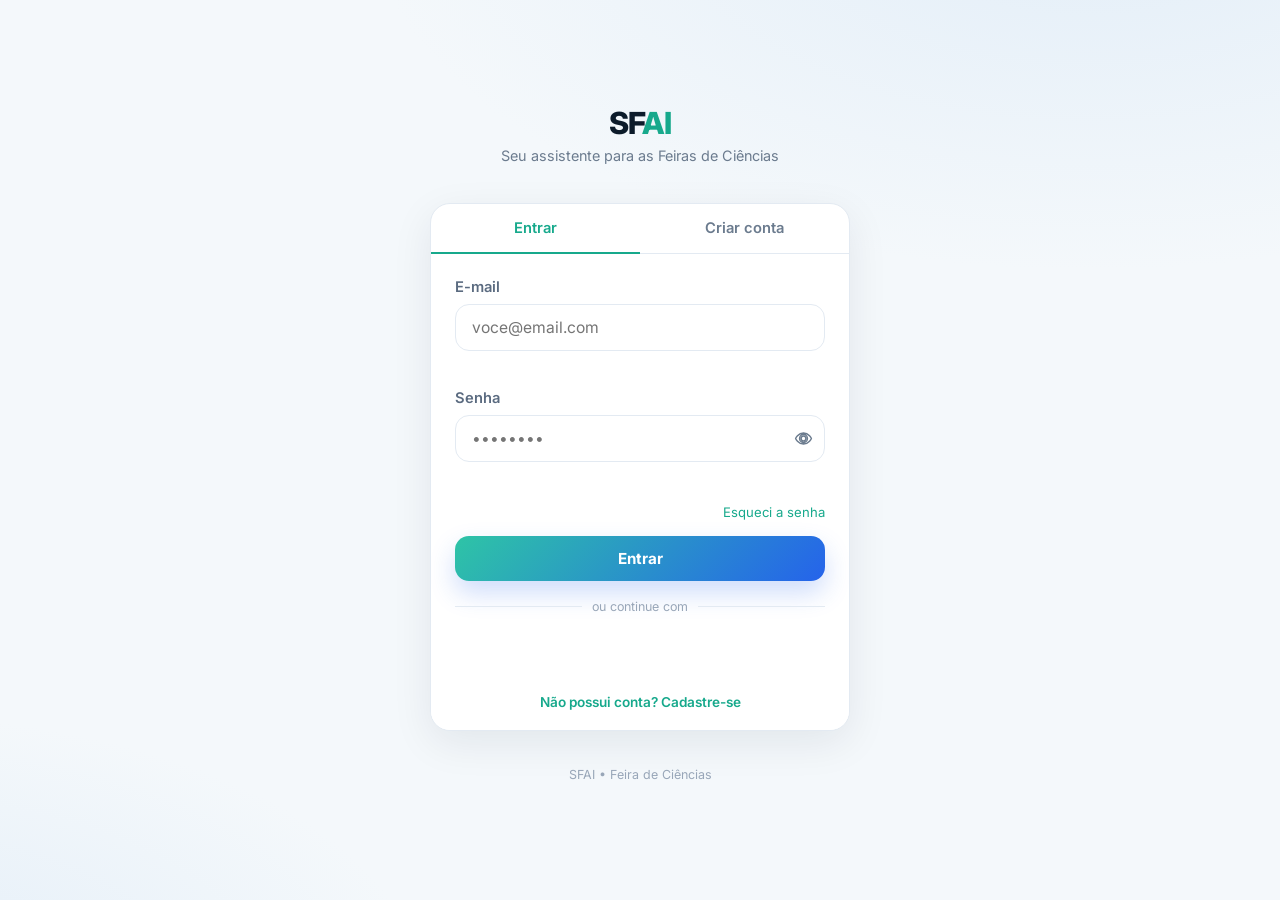
==== commit bfece9bc: "Mega Atualização do Layaut do site" ====
--- a/index.html
+++ b/index.html
@@ -3,179 +3,287 @@
   <head>
     <meta charset="UTF-8" />
     <meta name="viewport" content="width=device-width, initial-scale=1.0" />
-    <meta
-      name="theme-color"
-      content="#172A45"
-      media="(prefers-color-scheme: dark)"
-    />
-    <meta
-      name="theme-color"
-      content="#ffffff"
-      media="(prefers-color-scheme: light)"
-    />
-
-    <title>SFAI</title>
-
+    <meta name="theme-color" content="#0a1628" media="(prefers-color-scheme: dark)" />
+    <meta name="theme-color" content="#f6f9fc" media="(prefers-color-scheme: light)" />
+    <title>SFAI — Assistente Inteligente</title>
+
+    <link rel="preconnect" href="https://fonts.googleapis.com" />
+    <link rel="preconnect" href="https://fonts.gstatic.com" crossorigin />
     <link
-      href="https://fonts.googleapis.com/css2?family=Inter:wght@300;400;600;700&display=swap"
+      href="https://fonts.googleapis.com/css2?family=Inter:wght@400;500;600;700&display=swap"
       rel="stylesheet"
     />
     <script src="Theme/theme.js" defer></script>
     <link rel="stylesheet" href="Theme/theme.css" />
     <link rel="stylesheet" href="FrontEnd/chatbot/style.css" />
-    <link rel="icon" type="image/png" href="img\favicon.png" />
+    <link rel="icon" type="image/png" href="img/favicon.png" />
   </head>
 
   <body>
-    <div class="overlay">
-      <!-- HEADER -->
-
-      <header>
-        <section class="hero" id="hero">
-          <h1 style="text-align: center">SF<span>AI</span></h1>
-
-          <p>Assistente inteligente para ajudar você a organizar seu projeto</p>
-        </section>
-      </header>
-      <!-- CHAT -->
-
-      <div class="chat-container" id="chat-container">
-        <div class="chat-area" id="chat-area">
-          <div class="message bot">
-            Olá 👋 Pergunte qualquer coisa sobre as Feiras de Ciências, Horários
-            e muito mais!
-          </div>
-        </div>
-
-        <div class="mode-badge" id="modeBadge"></div>
-
-        <div class="input-area">
-          <div class="feira-selector">
-            <div class="options-input-area" onclick="toggleFeiraPopup()">+</div>
-            <div class="feira-popup" id="feiraPopup">
-              <button
-                type="button"
-                class="botao"
-                onclick="selecionarFeira('FEBRACE')"
-              >
-                Febrace
+    <div class="app">
+      <!-- ======= Barra lateral de navegação ======= -->
+      <aside class="sidebar" aria-label="Navegação principal">
+        <button
+          type="button"
+          class="btn-new-chat"
+          onclick="novaConversa()"
+          title="Nova conversa"
+          aria-label="Nova conversa"
+        >
+          <svg viewBox="0 0 24 24" fill="none" stroke="currentColor" stroke-width="2.2" stroke-linecap="round" stroke-linejoin="round" aria-hidden="true">
+            <line x1="12" y1="5" x2="12" y2="19"/><line x1="5" y1="12" x2="19" y2="12"/>
+          </svg>
+          <span class="nav-label">Nova conversa</span>
+        </button>
+
+        <button
+          type="button"
+          class="brand"
+          onclick="window.location.href = 'Layout.html'"
+          title="Página inicial"
+        >
+          SF<span>AI</span>
+        </button>
+
+        <nav class="sidebar-nav">
+          <button
+            type="button"
+            class="nav-btn"
+            onclick="browser()"
+            title="Histórico de conversas"
+            aria-label="Histórico de conversas"
+          >
+            <svg viewBox="0 0 24 24" fill="none" stroke="currentColor" stroke-width="2" stroke-linecap="round" stroke-linejoin="round" aria-hidden="true">
+              <circle cx="12" cy="12" r="10"/>
+              <polyline points="12 6 12 12 16 14"/>
+            </svg>
+            <span class="nav-label">Histórico</span>
+          </button>
+
+          <button
+            type="button"
+            class="nav-btn"
+            onclick="toggleFaq()"
+            title="Perguntas frequentes"
+            aria-label="Perguntas frequentes"
+          >
+            <svg viewBox="0 0 24 24" fill="none" stroke="currentColor" stroke-width="2" stroke-linecap="round" stroke-linejoin="round" aria-hidden="true">
+              <circle cx="12" cy="12" r="10"/>
+              <path d="M9.09 9a3 3 0 0 1 5.83 1c0 2-3 3-3 3"/>
+              <line x1="12" y1="17" x2="12.01" y2="17"/>
+            </svg>
+            <span class="nav-label">Perguntas frequentes</span>
+          </button>
+
+          <button
+            type="button"
+            class="nav-btn"
+            id="calculadora"
+            onclick="calculadora()"
+            title="Calculadora de gastos"
+            aria-label="Calculadora de gastos"
+          >
+            <svg viewBox="0 0 24 24" fill="none" stroke="currentColor" stroke-width="2" stroke-linecap="round" stroke-linejoin="round" aria-hidden="true">
+              <rect x="4" y="2" width="16" height="20" rx="2"/>
+              <line x1="8" y1="6" x2="16" y2="6"/>
+              <line x1="8" y1="10" x2="8" y2="10.01"/>
+              <line x1="12" y1="10" x2="12" y2="10.01"/>
+              <line x1="16" y1="10" x2="16" y2="10.01"/>
+              <line x1="8" y1="14" x2="8" y2="14.01"/>
+              <line x1="12" y1="14" x2="12" y2="14.01"/>
+              <line x1="16" y1="14" x2="16" y2="14.01"/>
+              <line x1="8" y1="18" x2="8" y2="18.01"/>
+              <line x1="12" y1="18" x2="16" y2="18"/>
+            </svg>
+            <span class="nav-label">Gastos</span>
+          </button>
+        </nav>
+
+        <div class="sidebar-foot">
+          <button
+            type="button"
+            class="nav-btn sidebar-collapse"
+            title="Recolher menu"
+            aria-label="Recolher menu"
+            aria-expanded="true"
+          >
+            <svg viewBox="0 0 24 24" fill="none" stroke="currentColor" stroke-width="2" stroke-linecap="round" stroke-linejoin="round" aria-hidden="true">
+              <circle cx="12" cy="12" r="10"/><polyline points="16 8 12 12 8 8"/>
+            </svg>
+            <span class="nav-label">Recolher</span>
+          </button>
+        </div>
+      </aside>
+
+      <!-- ======= Área principal ======= -->
+      <div class="app-main">
+        <main class="chat-stage">
+          <section id="chat-container" class="chat-container" aria-label="Mensagens do assistente">
+            <div class="chat-head" id="chatHead" aria-hidden="true">
+              <h1>SF<span>AI</span></h1>
+            </div>
+
+            <div id="chat-area" class="chat-area" tabindex="0" aria-live="polite">
+              <div class="message bot">
+                Olá 👋 Pergunte qualquer coisa sobre as Feiras de Ciências, horários e muito mais!
+              </div>
+            </div>
+
+            <div id="modeBadge" class="mode-badge" role="button" tabindex="0" title="Clique para desativar"></div>
+          </section>
+        </main>
+
+        <!-- Composer: campo onde o usuário digita (separado da área de mensagens) -->
+        <div class="composer-shell" aria-label="Campo de mensagem">
+          <div class="composer-inner">
+            <section class="hero" id="hero">
+              <h1>SF<span>AI</span></h1>
+              <p>Assistente inteligente para ajudar você a organizar seu projeto</p>
+            </section>
+
+            <div class="input-area">
+              <div class="feira-selector">
+                <button
+                  type="button"
+                  class="options-input-area"
+                  onclick="toggleFeiraPopup()"
+                  aria-haspopup="true"
+                  aria-expanded="false"
+                  id="feiraToggle"
+                  title="Classificar para uma feira"
+                  aria-label="Escolher feira"
+                >
+                  <svg viewBox="0 0 24 24" fill="none" stroke="currentColor" stroke-width="2" stroke-linecap="round" stroke-linejoin="round" aria-hidden="true">
+                    <line x1="12" y1="5" x2="12" y2="19"/><line x1="5" y1="12" x2="19" y2="12"/>
+                  </svg>
+                </button>
+                <div class="feira-popup" id="feiraPopup" role="menu">
+                  <p class="feira-popup-title">Classificar para</p>
+                  <button type="button" class="botao" role="menuitem" onclick="selecionarFeira('FEBRACE')">Febrace</button>
+                  <button type="button" class="botao" role="menuitem" onclick="selecionarFeira('MOSTRATEC')">Mostratec</button>
+                  <button type="button" class="botao" role="menuitem" onclick="selecionarFeira('Ciências para Todos')">Ciências para Todos</button>
+                  <button type="button" class="botao" role="menuitem" onclick="selecionarFeira('12ª DIREC')">12ª DIREC</button>
+                </div>
+              </div>
+
+              <div class="input-text">
+                <textarea
+                  id="user-input"
+                  class="user-input"
+                  placeholder="O que vamos fazer hoje?"
+                  autocomplete="off"
+                  aria-label="Escreva sua mensagem"
+                ></textarea>
+              </div>
+
+              <button type="button" class="send-btn" onclick="enviarMensagem()" aria-label="Enviar mensagem">
+                <svg viewBox="0 0 24 24" fill="none" stroke="currentColor" stroke-width="2" stroke-linecap="round" stroke-linejoin="round" aria-hidden="true">
+                  <line x1="22" y1="2" x2="11" y2="13"/><polygon points="22 2 15 22 11 13 2 9 22 2"/>
+                </svg>
+                <span>Enviar</span>
               </button>
-              <button
-                type="button"
-                class="botao"
-                onclick="selecionarFeira('MOSTRATEC')"
-              >
-                Mostratec
-              </button>
-              <button
-                type="button"
-                class="botao"
-                onclick="selecionarFeira('Ciências para Todos')"
-              >
-                Ciências para Todos
-              </button>
-              <button
-                type="button"
-                class="botao"
-                onclick="selecionarFeira('12ª DIREC')"
-              >
-                12ª DIREC
-              </button>
-            </div>
-          </div>
-          <div class="input-text">
-            <textarea
-              placeholder="O que vamos fazer hoje?"
-              id="user-input"
-              autocomplete="off"
-            ></textarea>
-          </div>
-
-          <button onclick="enviarMensagem()" class="sla">Enviar</button>
-        </div>
+            </div>
+
+            <div class="hero-chips" aria-label="Sugestões rápidas">
+              <button type="button" class="chip" onclick="usarSugestao('O que é a Mostratec?')">O que é a Mostratec?</button>
+              <button type="button" class="chip" onclick="usarSugestao('Como participar da Febrace?')">Como participar da Febrace?</button>
+              <button type="button" class="chip" onclick="usarSugestao('Qual o cronograma da Mostratec?')">Cronograma Mostratec</button>
+              <button type="button" class="chip" onclick="usarSugestao('Qual o cronograma da Febrace?')">Cronograma Febrace</button>
+            </div>
+          </div>
+        </div>
+
+        <footer class="app-footer">
+          <span>SFAI • Assistente de Feira de Ciências</span>
+          <a href="knowMore.html?msg=index">Saiba mais</a>
+        </footer>
       </div>
 
-      <!-- SUGESTÕES -->
-
-      <div class="menu">
-        <div class="logo" onclick="window.location.href = 'Layout.html'">
-          SF<span>AI</span>
-        </div>
-
-        <div class="browser-container" onclick="browser()" title="Histórico de Conversas">
-          <svg class="browser-logo" viewBox="0 0 24 24" fill="none" stroke="currentColor" stroke-width="2" stroke-linecap="round" stroke-linejoin="round">
-            <circle cx="12" cy="12" r="10"/>
-            <polyline points="12 6 12 12 16 14"/>
+      <!-- ======= Fundo escuro dos painéis ======= -->
+      <button
+        type="button"
+        id="drawerBackdrop"
+        class="drawer-backdrop"
+        aria-label="Fechar painel"
+        tabindex="-1"
+      ></button>
+
+      <!-- ======= Painel: Histórico ======= -->
+      <aside id="hist" class="drawer" aria-label="Histórico de conversas">
+        <div class="drawer-header">
+          <div class="drawer-title">
+            <svg viewBox="0 0 24 24" fill="none" stroke="currentColor" stroke-width="2" stroke-linecap="round" stroke-linejoin="round" aria-hidden="true">
+              <circle cx="12" cy="12" r="10"/><polyline points="12 6 12 12 16 14"/>
+            </svg>
+            <h3>Histórico de conversas</h3>
+          </div>
+          <button type="button" class="btn btn-secondary btn-sm" id="btnNewChat" title="Nova conversa">
+            <svg width="16" height="16" viewBox="0 0 24 24" fill="none" stroke="currentColor" stroke-width="2.2" stroke-linecap="round" stroke-linejoin="round" aria-hidden="true">
+              <line x1="12" y1="5" x2="12" y2="19"/><line x1="5" y1="12" x2="19" y2="12"/>
+            </svg>
+            Nova conversa
+          </button>
+        </div>
+        <div class="hist-list" id="histList"></div>
+        <div class="hist-empty" id="histEmpty" style="display:none;">
+          <svg width="40" height="40" viewBox="0 0 24 24" fill="none" stroke="currentColor" stroke-width="1.5" stroke-linecap="round" stroke-linejoin="round" aria-hidden="true">
+            <circle cx="12" cy="12" r="10"/><polyline points="12 6 12 12 16 14"/>
           </svg>
-        </div>
-
-        <div class="faq-container" onclick="toggleFaq()" title="Perguntas Frequentes">
-          <svg class="faq-icon" viewBox="0 0 24 24" fill="none" stroke="currentColor" stroke-width="2" stroke-linecap="round" stroke-linejoin="round">
-            <circle cx="12" cy="12" r="10"/>
-            <path d="M9.09 9a3 3 0 0 1 5.83 1c0 2-3 3-3 3"/>
-            <line x1="12" y1="17" x2="12.01" y2="17"/>
-          </svg>
-        </div>
-
-        <div class="calculadora-container" onclick="calculadora()" title="Calculadora de Gastos" id="calculadora">
-          <svg class="calculadora-img" viewBox="0 0 24 24" fill="none" stroke="currentColor" stroke-width="2" stroke-linecap="round" stroke-linejoin="round">
-            <rect x="4" y="2" width="16" height="20" rx="2"/>
-            <line x1="8" y1="6" x2="16" y2="6"/>
-            <line x1="8" y1="10" x2="8" y2="10.01"/>
-            <line x1="12" y1="10" x2="12" y2="10.01"/>
-            <line x1="16" y1="10" x2="16" y2="10.01"/>
-            <line x1="8" y1="14" x2="8" y2="14.01"/>
-            <line x1="12" y1="14" x2="12" y2="14.01"/>
-            <line x1="16" y1="14" x2="16" y2="14.01"/>
-            <line x1="8" y1="18" x2="8" y2="18.01"/>
-            <line x1="12" y1="18" x2="16" y2="18"/>
-          </svg>
-        </div>
-      </div>
-
-      <div class="calculadora hidden" id="calculadoraverdade">
+          <p>Nenhuma conversa ainda.<br />Comece a conversar no chat!</p>
+        </div>
+      </aside>
+
+      <!-- ======= Painel: FAQ ======= -->
+      <aside id="faqPanel" class="drawer" aria-label="Perguntas frequentes">
+        <div class="drawer-header">
+          <div class="drawer-title">
+            <svg viewBox="0 0 24 24" fill="none" stroke="currentColor" stroke-width="2" stroke-linecap="round" stroke-linejoin="round" aria-hidden="true">
+              <circle cx="12" cy="12" r="10"/><path d="M9.09 9a3 3 0 0 1 5.83 1c0 2-3 3-3 3"/><line x1="12" y1="17" x2="12.01" y2="17"/>
+            </svg>
+            <h3>Perguntas frequentes</h3>
+          </div>
+        </div>
+        <p class="drawer-subtitle">Toque em uma pergunta para perguntar ao assistente.</p>
+        <div class="hist-list faq-list" id="faqList"></div>
+      </aside>
+
+      <!-- ======= Painel: Calculadora ======= -->
+      <section id="calculadoraverdade" class="drawer drawer-wide" aria-label="Calculadora de gastos">
+        <div class="drawer-header">
+          <div class="drawer-title">
+            <svg viewBox="0 0 24 24" fill="none" stroke="currentColor" stroke-width="2" stroke-linecap="round" stroke-linejoin="round" aria-hidden="true">
+              <rect x="4" y="2" width="16" height="20" rx="2"/><line x1="8" y1="6" x2="16" y2="6"/>
+            </svg>
+            <h3>Calculadora de gastos</h3>
+          </div>
+        </div>
+
         <div class="calculadora-body">
           <div class="calculadora-left">
             <div class="calculadora-controls">
-              <div
-                class="calculadora-adicionar"
-                onclick="adicionaraa()"
-                id="adicionar"
-              >
-                Adicionar
-              </div>
-              <div class="calculadora-remover" onclick="reset()" id="remover">
-                Resetar
-              </div>
-              <button
-                type="button"
-                class="calculadora-toggle"
-                id="toggleTabela"
-              >
-                Mostrar tabela
-              </button>
-              <input
-                type="text"
-                placeholder="Digite seu material AQUI!"
-                id="materialInput"
-                class="materialInput"
-              />
-              <input
-                type="number"
-                step="0.01"
-                placeholder="Digite o preço do material AQUI!"
-                id="precoInput"
-                class="precoInput"
-              />
-            </div>
-            <p class="total" id="total">0</p>
+              <button type="button" class="btn btn-primary calc-action" onclick="adicionaraa()" id="adicionar">Adicionar</button>
+              <button type="button" class="btn btn-secondary calc-action" onclick="reset()" id="remover">Resetar</button>
+            </div>
+
+            <div class="calc-inputs">
+              <input type="text" placeholder="Material" id="materialInput" class="materialInput" aria-label="Nome do material" />
+              <input type="number" step="0.01" min="0" placeholder="Preço (R$)" id="precoInput" class="precoInput" aria-label="Preço do material" />
+            </div>
+
+            <div class="total-wrap">
+              <span class="total-label">Total</span>
+              <p class="total" id="total" aria-live="polite">0,00 R$</p>
+            </div>
 
             <div class="calculadora-grid" id="calculadoraGrid"></div>
           </div>
 
           <div class="calculadora-right">
+            <div class="table-actions">
+              <button type="button" class="btn btn-secondary btn-sm" id="toggleTabela">Mostrar tabela</button>
+            </div>
             <div class="tabelaExcel hidden-tabela" id="tabelaExcel">
-              <div class="inf">
+              <div class="inf" aria-hidden="true">
                 <p class="nome">Material</p>
                 <p class="preco">Preço</p>
                 <p class="qtd">Quantidade</p>
@@ -184,79 +292,39 @@
             </div>
           </div>
         </div>
-      </div>
-      <div class="browser-options show" id="hist">
-        <div class="hist-header">
-          <h3>Histórico</h3>
-          <button class="hist-new-chat" id="btnNewChat" title="Nova conversa">
-            <svg width="18" height="18" viewBox="0 0 24 24" fill="none" stroke="currentColor" stroke-width="2" stroke-linecap="round" stroke-linejoin="round"><line x1="12" y1="5" x2="12" y2="19"/><line x1="5" y1="12" x2="19" y2="12"/></svg>
-            Nova conversa
-          </button>
-        </div>
-        <div class="hist-list" id="histList"></div>
-        <div class="hist-empty" id="histEmpty" style="display:none;">
-          <p>Nenhuma conversa ainda.</p>
-        </div>
-      </div>
-
-      <div class="browser-options show" id="faqPanel">
-        <div class="hist-header">
-          <h3>Perguntas Frequentes</h3>
-        </div>
-        <div class="hist-list" id="faqList"></div>
-      </div>
-
-      <footer>
-        SFAI • Assistente de Feira de ciências
-        <br />
-        <a
-          href="javascript:void(0)"
-          onclick="
-            window.location.href = `knowMore.html?msg=${encodeURIComponent('index')}`
-          "
-          >➡Saiba mais</a
-        >
-      </footer>
+      </section>
     </div>
 
-    <div
-      id="user-menu-widget"
-      class="user-menu-widget"
-      aria-label="Menu do usuário"
-    >
+    <!-- ======= Menu do usuário ======= -->
+    <div id="user-menu-widget" class="user-menu-widget" aria-label="Menu do usuário">
       <button
         id="userMenuButton"
         class="user-menu-button"
         type="button"
         aria-expanded="false"
         aria-haspopup="true"
+        aria-label="Abrir menu do usuário"
       >
-        <span
-          id="userMenuIcon"
-          class="user-menu-icon user-menu-initials"
-        ></span>
+        <span id="userMenuIcon" class="user-menu-icon user-menu-initials"></span>
       </button>
 
-      <div
-        id="userMenuDropdown"
-        class="user-menu-dropdown"
-        role="menu"
-        aria-hidden="true"
-      >
+      <div id="userMenuDropdown" class="user-menu-dropdown" role="menu" aria-hidden="true">
         <div class="user-menu-header">
           <div id="userMenuHeaderAvatar" class="user-menu-header-avatar"></div>
           <div id="userMenuName" class="user-menu-name"></div>
           <div id="userMenuEmail" class="user-menu-email"></div>
         </div>
-
         <div class="user-menu-actions">
-          <button class="user-menu-item" type="button" data-action="profile">
+          <button class="user-menu-item" type="button" role="menuitem" data-action="profile">
+            <svg viewBox="0 0 24 24" fill="none" stroke="currentColor" stroke-width="2" stroke-linecap="round" stroke-linejoin="round" aria-hidden="true"><circle cx="12" cy="8" r="4"/><path d="M4 21c0-4 3.6-6 8-6s8 2 8 6"/></svg>
             <span class="user-menu-item-title">Meu Perfil</span>
           </button>
-          <button class="user-menu-item" type="button" data-action="settings">
+          <button class="user-menu-item" type="button" role="menuitem" data-action="settings">
+            <svg viewBox="0 0 24 24" fill="none" stroke="currentColor" stroke-width="2" stroke-linecap="round" stroke-linejoin="round" aria-hidden="true"><circle cx="12" cy="12" r="3"/><path d="M19.4 15a1.65 1.65 0 0 0 .33 1.82l.06.06a2 2 0 1 1-2.83 2.83l-.06-.06a1.65 1.65 0 0 0-1.82-.33 1.65 1.65 0 0 0-1 1.51V21a2 2 0 1 1-4 0v-.09a1.65 1.65 0 0 0-1-1.51 1.65 1.65 0 0 0-1.82.33l-.06.06a2 2 0 1 1-2.83-2.83l.06-.06a1.65 1.65 0 0 0 .33-1.82 1.65 1.65 0 0 0-1.51-1H3a2 2 0 1 1 0-4h.09a1.65 1.65 0 0 0 1.51-1 1.65 1.65 0 0 0-.33-1.82l-.06-.06a2 2 0 1 1 2.83-2.83l.06.06a1.65 1.65 0 0 0 1.82.33h0a1.65 1.65 0 0 0 1-1.51V3a2 2 0 1 1 4 0v.09a1.65 1.65 0 0 0 1 1.51h0a1.65 1.65 0 0 0 1.82-.33l.06-.06a2 2 0 1 1 2.83 2.83l-.06.06a1.65 1.65 0 0 0-.33 1.82v0a1.65 1.65 0 0 0 1.51 1H21a2 2 0 1 1 0 4h-.09a1.65 1.65 0 0 0-1.51 1z"/></svg>
             <span class="user-menu-item-title">Configurações</span>
           </button>
-          <button class="user-menu-item" type="button" data-action="logout">
+          <button class="user-menu-item user-menu-item-danger" type="button" role="menuitem" data-action="logout">
+            <svg viewBox="0 0 24 24" fill="none" stroke="currentColor" stroke-width="2" stroke-linecap="round" stroke-linejoin="round" aria-hidden="true"><path d="M9 21H5a2 2 0 0 1-2-2V5a2 2 0 0 1 2-2h4"/><polyline points="16 17 21 12 16 7"/><line x1="21" y1="12" x2="9" y2="12"/></svg>
             <span class="user-menu-item-title">Sair</span>
           </button>
         </div>
@@ -265,4 +333,4 @@
 
     <script src="FrontEnd/chatbot/script.js" defer></script>
   </body>
-</html>
+</html>
--- a/Theme/theme.css
+++ b/Theme/theme.css
@@ -1,74 +1,184 @@
-/* Global theme variables */
+/* ============================================================
+   SFAI — Design System global
+   Fonte única de tokens. Alterar aqui reflete em todas as páginas.
+   ============================================================ */
+
 :root {
-  /* Light theme — Slate / Indigo palette */
-  --background: linear-gradient(160deg, #f8fafc 0%, #eef2ff 50%, #f0f9ff 100%);
+  /* ----------------------------- Light theme ----------------------------- */
+  --background: linear-gradient(165deg, #f6f9fc 0%, #eef3fb 55%, #ecf6f3 100%);
+  --bg: #f4f8fb;
+  --bg-accent: #e3eef8;
   --surface: #ffffff;
-  --surface-soft: rgba(99, 102, 241, 0.06);
+  --surface-soft: rgba(46, 196, 166, 0.07);
+  --surface-hover: #f1f6fd;
   --surface-strong: #ffffff;
-  --text: #020617;
-  --text-secondary: #334155;
-  --title-color: #020617;
-  --label-color: #334155;
-  --primary: linear-gradient(135deg, #6366f1, #3b82f6);
-  --primary-solid: #3b82f6;
-  --primary-soft: #e0e7ff;
-  --border: #e2e8f0;
-  --surface-hover: #f1f5f9;
-  --shadow: 0 24px 80px rgba(15, 23, 42, 0.06);
 
+  --text: #0c1b2a;
+  --text-secondary: #5b6b80;
+  --text-muted: #6b7b8e;
+  --text-faint: #98a6b8;
+  --title-color: #0c1b2a;
+  --label-color: #5b6b80;
+
+  /* Actions */
+  --primary: linear-gradient(135deg, #2ec4a6, #2563eb);
+  --primary-solid: #2563eb;
+  --primary-soft: #e6f7f3;
+  --accent: #2ec4a6;
+  --accent-solid: #17a98c;
+  --accent-soft: #d8f5ee;
+  --accent-muted: #8fd8c8;
+
+  /* Surfaces / dividers */
+  --border: #e3eaf2;
+  --shadow: 0 20px 60px rgba(12, 27, 42, 0.08);
+  --shadow-sm: 0 6px 24px rgba(12, 27, 42, 0.07);
+
+  /* Status */
   --success: #10b981;
+  --success-soft: #d7f5ea;
+  --danger: #dc2626;
+  --danger-soft: #fde8e8;
+  --warning: #f59e0b;
+  --warning-soft: #fdf0d7;
+  --info: #3b82f6;
+  --info-soft: #e0ecff;
 
-  /* component-specific defaults */
-  --back-button-bg: rgba(99, 102, 241, 0.08);
+  /* Accessibility */
+  --focus-ring: 0 0 0 3px rgba(46, 196, 166, 0.45);
+
+  /* Radii */
+  --radius-sm: 10px;
+  --radius-md: 14px;
+  --radius-lg: 20px;
+  --radius-xl: 28px;
+
+  /* Component tokens (derivados) */
+  --back-button-bg: rgba(37, 99, 235, 0.08);
   --back-button-color: var(--primary-solid);
-  --btn-secondary-bg: var(--surface-hover);
+  --btn-secondary-bg: var(--surface-soft);
   --btn-secondary-text: var(--text);
   --pill-bg: var(--surface-hover);
+
+  --badge-sfai-bg: linear-gradient(135deg, #06b6d4, #0ea5e9);
   --badge-google-bg: linear-gradient(135deg, #4285f4, #3b82f6);
-  --badge-sfai-bg: linear-gradient(135deg, #06b6d4, #0ea5e9);
   --badge-security-bg: linear-gradient(135deg, #10b981, #34d399);
   --badge-admin-bg: linear-gradient(135deg, #f59e0b, #fbbf24);
+
   --security-inner-bg: #ffffff;
 }
 
-/* Dark theme overrides */
-:root[data-theme="dark"],
-[data-theme="dark"] {
-  /* Dark theme per SFAI identity */
-  --background: #13233f; /* principal background */
-  --surface: #1a2b47; /* card background */
-  --surface-soft: #0f2a44; /* subtle soft surface */
-  --surface-strong: #0f172a; /* used for modal strong inner */
-  --text: #e5e7eb; /* main text */
-  --text-secondary: #a8b3c7; /* secondary text */
-  --label-color: #90a4c2; /* labels */
+/* ----------------------------- Dark theme ----------------------------- */
+:root[data-theme="dark"] {
+  --background: linear-gradient(180deg, #0a1628 0%, #0e2038 50%, #102b47 100%);
+  --bg: #0a1628;
+  --bg-accent: rgba(59, 130, 246, 0.12);
+  --surface: #12233c;
+  --surface-soft: rgba(255, 255, 255, 0.05);
+  --surface-hover: #1b304a;
+  --surface-strong: #0d1a2e;
+
+  --text: #eef4fb;
+  --text-secondary: #9fb0c6;
+  --text-muted: #9fb0c6;
+  --text-faint: #64748b;
   --title-color: #ffffff;
-  --primary: linear-gradient(135deg, #2ec4a6, #2563eb);
-  --primary-solid: #2563eb;
-  --primary-soft: rgba(46, 196, 166, 0.06);
-  --border: #29456a; /* card borders */
-  --surface-hover: #223859; /* hover */
-  --shadow: 0 10px 30px rgba(2, 6, 23, 0.6); /* darker soft shadow */
+  --label-color: #a9b9cd;
 
-  /* component-specific */
-  --back-button-bg: rgba(255, 255, 255, 0.03);
-  --back-button-color: #e5e7eb;
-  --btn-secondary-bg: #0e2136; /* dark secondary button */
-  --btn-secondary-text: #ffffff;
-  --pill-bg: transparent;
-  --badge-google-bg: #1f6be6; /* blue */
-  --badge-sfai-bg: #15a57a; /* green */
-  --badge-security-bg: #34d399; /* light green */
-  --badge-admin-bg: #f59e0b; /* orange */
-  --security-inner-bg: #223859; /* slightly lighter than card */
-  --success: #10b981;
+  --primary: linear-gradient(135deg, #2ec4a6, #3b82f6);
+  --primary-solid: #3b82f6;
+  --primary-soft: rgba(46, 196, 166, 0.16);
+  --accent: #2ec4a6;
+  --accent-solid: #3bd6b6;
+  --accent-soft: rgba(46, 196, 166, 0.14);
+  --accent-muted: #3a7d72;
+
+  --border: rgba(255, 255, 255, 0.1);
+  --shadow: 0 18px 50px rgba(0, 0, 0, 0.45);
+  --shadow-sm: 0 6px 20px rgba(0, 0, 0, 0.35);
+
+  --success: #34d399;
+  --success-soft: rgba(16, 185, 129, 0.16);
+  --danger: #f87171;
+  --danger-soft: rgba(220, 38, 38, 0.18);
+  --warning: #fbbf24;
+  --warning-soft: rgba(245, 158, 11, 0.18);
+  --info: #60a5fa;
+  --info-soft: rgba(59, 130, 246, 0.18);
+
+  --focus-ring: 0 0 0 3px rgba(46, 196, 166, 0.45);
+
+  --back-button-bg: rgba(255, 255, 255, 0.05);
+  --back-button-color: #dbe6f5;
+  --btn-secondary-bg: rgba(255, 255, 255, 0.06);
+  --btn-secondary-text: #eef4fb;
+  --pill-bg: rgba(255, 255, 255, 0.06);
+
+  --badge-sfai-bg: #15a57a;
+  --badge-google-bg: #1f6be6;
+  --badge-security-bg: #10b981;
+  --badge-admin-bg: #f59e0b;
+
+  --security-inner-bg: #1a2e4a;
 }
 
-/* Optional: smooth transitions when theme changes via a helper class */
+/* ----------------------------- Base ----------------------------- */
+html {
+  box-sizing: border-box;
+}
+
+*,
+*::before,
+*::after {
+  box-sizing: inherit;
+}
+
+body {
+  margin: 0;
+  min-height: 100vh;
+  font-family: "Inter", "Segoe UI", system-ui, -apple-system, sans-serif;
+  background: var(--background);
+  color: var(--text);
+  -webkit-font-smoothing: antialiased;
+  text-rendering: optimizeLegibility;
+}
+
+h1,
+h2,
+h3,
+h4,
+h5,
+h6 {
+  color: var(--title-color);
+}
+
+a {
+  color: var(--primary-solid);
+}
+
+/* Keyboard focus visibility across the whole app */
+:focus-visible {
+  outline: none;
+  box-shadow: var(--focus-ring);
+  border-radius: 6px;
+}
+
+/* Theme change transition (opt-in class) */
 .theme-transition * {
   transition:
     background-color 220ms ease,
+    border-color 180ms ease,
     color 180ms ease,
-    border-color 180ms ease,
     box-shadow 220ms ease;
 }
+
+/* Reduced motion */
+@media (prefers-reduced-motion: reduce) {
+  *,
+  *::before,
+  *::after {
+    animation-duration: 0.01ms !important;
+    animation-iteration-count: 1 !important;
+    transition-duration: 0.01ms !important;
+  }
+}
--- a/FrontEnd/chatbot/style.css
+++ b/FrontEnd/chatbot/style.css
@@ -1,126 +1,311 @@
-* {
+/* ============================================================
+   SFAI — Chat app (index.html)
+   Layout: sidebar + área principal + painéis deslizantes.
+   Usa tokens do Theme/theme.css.
+   ============================================================ */
+
+/* ----------------------------- Estrutura ----------------------------- */
+.app {
+  display: flex;
+  height: 100dvh;
+  width: 100%;
+  overflow: hidden;
+}
+
+.app-main {
+  flex: 1;
+  min-width: 0;
+  display: flex;
+  flex-direction: column;
+}
+
+/* ----------------------------- Sidebar ----------------------------- */
+.sidebar {
+  display: flex;
+  flex-direction: column;
+  width: 264px;
+  min-width: 264px;
+  height: 100%;
+  background: var(--surface);
+  border-right: 1px solid var(--border);
+  padding: 12px 10px;
+  z-index: 40;
+  transition: width 0.25s ease, min-width 0.25s ease;
+}
+
+.sidebar.collapsed {
+  width: 72px;
+  min-width: 72px;
+  align-items: center;
+  padding: 12px 8px;
+}
+
+.sidebar.collapsed .brand {
+  align-self: center;
   margin: 0;
-  padding: 0;
-  box-sizing: border-box;
-  font-family: "inter", sans-serif;
-  -webkit-tap-highlight-color: transparent;
-}
-
-a {
-  color: var(--primary-solid);
-  font-size: 2vh;
-}
-
-body {
-  min-height: 100vh;
+  font-size: 24px;
+}
+
+/* Botão de nova conversa */
+.btn-new-chat {
+  display: flex;
+  align-items: center;
+  gap: 12px;
   width: 100%;
+  padding: 12px 14px;
+  border: 1px solid var(--border);
+  background: var(--surface);
+  color: var(--text);
+  border-radius: var(--radius-md);
+  font-family: inherit;
+  font-size: 0.92rem;
+  font-weight: 600;
+  cursor: pointer;
+  transition: background 0.2s ease, border-color 0.2s ease, transform 0.15s ease;
+}
+
+.btn-new-chat:hover {
+  background: var(--surface-hover);
+  border-color: var(--accent);
+}
+
+.btn-new-chat:active {
+  transform: scale(0.98);
+}
+
+.btn-new-chat svg {
+  width: 20px;
+  height: 20px;
+  flex-shrink: 0;
+}
+
+.brand {
+  border: none;
+  background: transparent;
+  cursor: pointer;
+  font-size: 24px;
+  font-weight: 800;
+  letter-spacing: 0.02em;
+  color: var(--text);
+  padding: 14px 12px 6px;
+  border-radius: var(--radius-sm);
+  font-family: inherit;
+  align-self: stretch;
+  text-align: left;
+}
+
+.brand span {
+  color: var(--accent);
+}
+
+.brand:hover {
+  color: var(--accent);
+}
+
+.sidebar-nav {
   display: flex;
   flex-direction: column;
+  gap: 4px;
+  margin-top: 18px;
+  width: 100%;
+}
+
+.nav-btn {
+  position: relative;
+  display: flex;
+  align-items: center;
+  justify-content: flex-start;
+  flex-direction: row;
+  gap: 12px;
+  width: 100%;
+  padding: 11px 14px;
+  border: none;
+  background: transparent;
+  color: var(--text-secondary);
+  border-radius: var(--radius-md);
+  cursor: pointer;
+  transition: background 0.2s ease, color 0.2s ease;
+}
+
+.nav-btn svg {
+  width: 22px;
+  height: 22px;
+  flex-shrink: 0;
+}
+
+.nav-label {
+  font-size: 0.9rem;
+  font-weight: 600;
+  letter-spacing: 0.01em;
+  white-space: nowrap;
+}
+
+.nav-btn:hover {
+  background: var(--surface-hover);
   color: var(--text);
-  overflow-x: hidden;
-  background: var(--background);
-}
-
-html {
+}
+
+.nav-btn:active {
+  transform: translateY(1px);
+}
+
+.sidebar-foot {
+  margin-top: auto;
+  display: flex;
+  flex-direction: column;
+  align-items: stretch;
+  gap: 4px;
+}
+
+.sidebar-collapse {
+  justify-content: flex-start;
+}
+
+/* Estado recolhido (só ícones) */
+.sidebar.collapsed .btn-new-chat {
+  justify-content: center;
+  padding: 12px 0;
+}
+
+.sidebar.collapsed .sidebar-nav {
+  align-items: center;
+}
+
+.sidebar.collapsed .nav-btn {
+  justify-content: center;
+  padding: 11px 0;
+}
+
+.sidebar.collapsed .nav-label {
+  display: none;
+}
+
+.sidebar.collapsed .sidebar-foot {
+  align-items: center;
   width: 100%;
-  overflow-x: hidden;
-}
-
-.overlay {
-  display: flex;
-  position: relative;
+}
+
+.sidebar.collapsed .sidebar-collapse {
   width: 100%;
-  min-height: 100dvh;
-  max-height: 100vh;
-  background: var(--background);
-  flex-direction: column;
-  overflow-x: hidden;
-  overflow-y: hidden;
-}
-
-/* HEADER */
-
-header {
-  padding: 25px 25px;
-}
-
-.logo {
-  position: relative;
-  font-size: 26px;
-  font-weight: 700;
-  cursor: pointer;
-  margin-top: 5vh;
-}
-
-.logo span {
-  color: #2ec4a6;
-}
-
-/* HERO */
+}
+
+
+/* ----------------------------- Topbar / Hero ----------------------------- */
+.topbar {
+  padding: 26px clamp(16px, 4vw, 48px) 6px;
+  flex-shrink: 0;
+}
 
 .hero {
   text-align: center;
-  margin-top: 40px;
+  max-width: 760px;
+  margin: 0 auto;
   will-change: opacity, transform;
+  transition: opacity 0.5s ease, transform 0.5s ease;
+}
+
+.hero.fade-out1 {
+  opacity: 0;
+  transform: translateY(-14px);
+  pointer-events: none;
 }
 
 .hero h1 {
-  font-size: 48px;
-  margin-bottom: 10px;
-}
-
-.hero span {
-  color: #2ec4a6;
-}
-
-.hero p {
+  margin: 0;
+  font-size: clamp(2.4rem, 5vw, 3.4rem);
+  font-weight: 800;
+  letter-spacing: 0.02em;
+  background: var(--primary);
+  -webkit-background-clip: text;
+  background-clip: text;
+  -webkit-text-fill-color: transparent;
+  display: inline-block;
+}
+
+.hero h1 span {
+  -webkit-text-fill-color: var(--accent);
+}
+
+.hero > p {
+  margin: 10px auto 0;
   color: var(--text-secondary);
-  margin-bottom: 30px;
-}
-
-/* CHAT */
+  font-size: clamp(0.98rem, 1.4vw, 1.1rem);
+  max-width: 620px;
+  line-height: 1.55;
+}
+
+.hero-chips {
+  display: flex;
+  flex-wrap: wrap;
+  justify-content: center;
+  gap: 10px;
+  margin-top: 22px;
+}
+
+.chip {
+  border: 1px solid var(--border);
+  background: var(--surface);
+  color: var(--text);
+  padding: 9px 16px;
+  border-radius: 999px;
+  font-size: 0.85rem;
+  font-weight: 600;
+  cursor: pointer;
+  font-family: inherit;
+  box-shadow: var(--shadow-sm);
+  transition: transform 0.18s ease, border-color 0.18s ease, color 0.18s ease, background 0.18s ease;
+}
+
+.chip:hover {
+  border-color: var(--accent);
+  color: var(--accent-solid);
+  transform: translateY(-2px);
+}
+
+.chip:active {
+  transform: translateY(0);
+}
+
+/* ----------------------------- Chat stage ----------------------------- */
+.chat-stage {
+  flex: 1;
+  min-height: 0;
+  display: flex;
+  padding: 14px clamp(12px, 4vw, 48px) 22px;
+}
 
 .chat-container {
   position: relative;
-  width: min(1100px, 92%);
-  max-width: 1100px;
-  margin: 0 auto 0rem;
-  padding-inline: 1rem;
-  padding-inline-start: 1rem;
-  min-height: 25vh;
+  width: min(960px, 100%);
+  margin: 0 auto;
   display: flex;
   flex-direction: column;
+  min-height: 260px;
+  max-height: 100%;
+  background: var(--surface);
+  border: 1px solid var(--border);
+  border-radius: var(--radius-xl);
+  box-shadow: var(--shadow-sm);
   overflow: visible;
-  color: var(--text);
-  background: var(--surface);
-  backdrop-filter: blur(10px);
-  border-radius: 16px;
-  scroll-behavior: smooth;
-  z-index: 1;
-  transition: 1s;
-}
-
-/* Expande a altura do chat quando a classe .expanded estiver presente */
+}
+
 .chat-container.expanded {
-  min-height: 76vh;
-  transition: min-height 0.25s ease;
-}
-
-@media (max-width: 768px) {
-  .chat-container.expanded {
-    min-height: calc(100dvh - 10vh);
-  }
-}
-
+  height: 100%;
+  min-height: 0;
+  transition: height 0.25s ease;
+}
+
+/* ----------------------------- Chat area / mensagens ----------------------------- */
 .chat-area {
   flex: 1;
   min-height: 0;
-  padding: 1.25rem 1rem 0.85rem;
   overflow-y: auto;
+  padding: 20px 20px 12px;
+  scroll-behavior: smooth;
 }
 
 .chat-area::-webkit-scrollbar {
-  width: 6px;
+  width: 8px;
 }
 
 .chat-area::-webkit-scrollbar-track {
@@ -128,287 +313,905 @@
 }
 
 .chat-area::-webkit-scrollbar-thumb {
-  background: rgba(0, 0, 0, 0.18);
+  background: var(--border);
   border-radius: 10px;
 }
 
+.message {
+  margin-bottom: 18px;
+  max-width: 92%;
+  word-wrap: break-word;
+  line-height: 1.65;
+  font-size: 1rem;
+}
+
+.message.bot {
+  width: 100%;
+  max-width: 100%;
+  color: var(--text);
+  animation: msgIn 0.25s ease;
+}
+
+.message.bot .ans-block {
+  margin-bottom: 20px;
+}
+
+.message.bot .ans-line {
+  line-height: 1.7;
+}
+
+.message.bot .ans-line + .ans-line {
+  margin-top: 12px;
+}
+
+.message.bot .ans-spacer {
+  height: 10px;
+}
+
+.message.bot ul,
+.message.bot ol {
+  margin: 8px 0 14px 20px;
+  padding-left: 18px;
+}
+
+.message.bot li {
+  margin-bottom: 8px;
+  line-height: 1.6;
+}
+
+.message.user {
+  background: var(--primary);
+  color: #fff;
+  margin-left: auto;
+  padding: 11px 16px;
+  border-radius: 18px 18px 6px 18px;
+  box-shadow: var(--shadow-sm);
+  animation: msgIn 0.25s ease;
+}
+
+@keyframes msgIn {
+  from {
+    opacity: 0;
+    transform: translateY(6px);
+  }
+  to {
+    opacity: 1;
+    transform: translateY(0);
+  }
+}
+
+.rag-citacao-link {
+  color: var(--accent-solid);
+  text-decoration: underline;
+  text-decoration-style: dotted;
+  text-underline-offset: 3px;
+  cursor: pointer;
+  font-weight: 600;
+  transition: color 0.15s ease;
+}
+
+[data-theme="dark"] .rag-citacao-link {
+  color: var(--accent);
+}
+
+.chat-error {
+  display: flex !important;
+  align-items: flex-start;
+  gap: 8px;
+  width: fit-content;
+  background: var(--danger-soft);
+  border: 1px solid var(--danger);
+  border-radius: var(--radius-md);
+  padding: 12px 16px;
+  color: var(--danger);
+}
+
+.chat-error-msg {
+  line-height: 1.5;
+}
+
+.rag-citacao-link:hover {
+  color: var(--primary-solid);
+  text-decoration-style: solid;
+}
+
+/* Typing indicator */
+.typing-indicator {
+  display: inline-flex;
+  align-items: center;
+  gap: 5px;
+  padding: 6px 2px;
+}
+
+.typing-dot {
+  width: 8px;
+  height: 8px;
+  border-radius: 50%;
+  background: var(--accent);
+  opacity: 0.55;
+  animation: typing-bounce 1.2s infinite ease-in-out;
+}
+
+.typing-dot:nth-child(2) {
+  animation-delay: 0.15s;
+}
+
+.typing-dot:nth-child(3) {
+  animation-delay: 0.3s;
+}
+
+@keyframes typing-bounce {
+  0%,
+  60%,
+  100% {
+    transform: translateY(0);
+    opacity: 0.45;
+  }
+  30% {
+    transform: translateY(-5px);
+    opacity: 1;
+  }
+}
+
+/* ----------------------------- Mode badge ----------------------------- */
 .mode-badge {
-  align-self: flex-start;
-  margin: 0 25px 12px 25px;
-  padding: 10px 16px;
+  align-self: center;
+  margin: 0 20px 12px;
+  padding: 8px 14px;
   border-radius: 999px;
-  color: var(--surface-strong);
-  font-size: 12px;
+  background: var(--accent-soft);
+  color: var(--accent-solid);
+  border: 1px solid var(--accent);
+  font-size: 0.82rem;
+  font-weight: 600;
   display: none;
-  background: transparent;
-  border: 1px solid rgba(37, 99, 235, 0.12);
-  box-shadow: none;
+  align-items: center;
+  gap: 8px;
   cursor: pointer;
   user-select: none;
+  transition: transform 0.15s ease, box-shadow 0.15s ease;
 }
 
 .mode-badge.show {
   display: inline-flex;
-  align-items: center;
-  gap: 8px;
-}
-
-.message {
+}
+
+.mode-badge:hover {
+  transform: translateY(-1px);
+  box-shadow: var(--shadow-sm);
+}
+
+.mode-badge .mode-badge-close {
+  font-weight: 800;
+  opacity: 0.7;
+}
+
+/* ----------------------------- Input ----------------------------- */
+.input-area {
+  display: flex;
+  align-items: flex-end;
+  gap: 10px;
+  padding: 12px 14px 14px;
+  border-top: 1px solid var(--border);
+  background: var(--surface);
+}
+
+.feira-selector {
   position: relative;
-  margin-bottom: 24px;
-  max-width: 90%;
-  width: fit-content;
-  word-wrap: break-word;
-  padding: 12px 15px;
-  border-radius: 10px;
-  font-size: 3vh;
-}
-
-.bot {
-  position: relative;
-  background: transparent;
-  color: var(--text);
-  text-align: left;
-  line-height: 1.6;
-  margin-bottom: 28px;
-}
-
-.bot ul,
-.bot ol {
-  margin: 8px 0 14px 20px;
-  padding-left: 18px;
-}
-
-.bot li {
-  margin-bottom: 8px;
-  line-height: 1.6;
-}
-
-.user {
+  display: flex;
+  align-items: center;
+  flex-shrink: 0;
+}
+
+.options-input-area {
+  display: inline-flex;
+  align-items: center;
+  justify-content: center;
+  width: 46px;
+  height: 46px;
+  border-radius: 50%;
+  border: 1px solid var(--border);
   background: var(--surface-soft);
   color: var(--text);
-  margin-left: auto;
-  border-radius: 15px 15px 0px 15px;
-  text-align: left;
-  line-height: 1.6;
-}
-
-.input-area {
-  display: flex;
-  flex-wrap: nowrap;
-  gap: 0.65rem;
-  border-radius: 16px;
-  align-items: center;
-  justify-content: space-between;
-  width: 100%;
-  max-width: 100%;
-  min-height: auto;
-  height: auto;
-  flex-shrink: 0;
-  background: var(--surface-soft);
-  padding: 0.55rem 0.65rem;
-  z-index: 5;
-  box-sizing: border-box;
-  margin: 0 auto;
-}
-
-.input-area textarea {
-  flex: 1 1 1px;
-  min-width: 0;
-  display: block;
-  border: none;
-  outline: none;
-  font-size: 1rem;
-  background: transparent;
-  resize: none;
-  color: var(--text);
-  z-index: 5;
-  min-height: 2.2rem;
-  line-height: 1.4;
-  padding: 0.5rem 0.7rem;
-  box-sizing: border-box;
-  contain: layout style paint;
-  will-change: height;
-}
-
-.options-input-area {
-  display: inline-flex;
-  align-items: center;
-  justify-content: center;
-  min-height: 2.6rem;
-  min-width: 2.6rem;
-  padding: 0;
-  color: var(--text);
-  border-radius: 50%;
   cursor: pointer;
-  user-select: none;
-  font-size: 1.4rem;
-  background: transparent;
-  border: 1px solid transparent;
-  transition:
-    background 0.2s ease,
-    border-color 0.2s ease,
-    transform 0.2s ease;
+  transition: background 0.2s ease, border-color 0.2s ease, transform 0.2s ease;
+}
+
+.options-input-area svg {
+  width: 22px;
+  height: 22px;
 }
 
 .options-input-area:hover,
 .options-input-area:focus-visible {
   background: var(--surface-hover);
-  border-color: var(--border);
+  border-color: var(--accent);
   transform: translateY(-1px);
 }
 
-.options-input-area:active {
-  background: var(--surface-hover);
-  border-color: var(--border);
-  transform: translateY(1px);
-}
-
-.feira-selector {
-  position: relative;
-  display: flex;
-  align-items: center;
-}
-
+/* Popup de seleção de feira */
 .feira-popup {
   position: absolute;
-  bottom: calc(100% + 10px);
+  bottom: calc(100% + 12px);
   left: 0;
   display: none;
   flex-direction: column;
   gap: 8px;
-  padding: 16px;
-  min-width: 200px;
-  max-height: 40vh;
+  padding: 14px;
+  min-width: 210px;
+  max-height: 46vh;
   overflow-y: auto;
-  /* esconder a scrollbar visualmente, manter rolagem se necessário */
-  scrollbar-width: none; /* Firefox */
-  -ms-overflow-style: none; /* IE 10+ */
+  scrollbar-width: none;
   background: var(--surface);
   border: 1px solid var(--border);
-  border-radius: 18px;
+  border-radius: var(--radius-lg);
   box-shadow: var(--shadow);
-  backdrop-filter: blur(10px);
-  z-index: 20;
+  z-index: 60;
 }
 
 .feira-popup::-webkit-scrollbar {
-  display: none; /* Safari and Chrome */
+  display: none;
 }
 
 .feira-popup.show {
   display: flex;
-}
-
-.feira-option,
+  animation: popIn 0.18s ease;
+}
+
+@keyframes popIn {
+  from {
+    opacity: 0;
+    transform: translateY(6px);
+  }
+  to {
+    opacity: 1;
+    transform: translateY(0);
+  }
+}
+
+.feira-popup-title {
+  margin: 0 2px 4px;
+  font-size: 0.78rem;
+  font-weight: 700;
+  letter-spacing: 0.06em;
+  text-transform: uppercase;
+  color: var(--text-secondary);
+}
+
+.botao,
 .feira-popup button {
   background: var(--surface-soft);
-  color: var(--text) !important;
+  color: var(--text);
   border: 1px solid var(--border);
-  padding: 10px 18px;
-  border-radius: 10px;
-  font-size: 13px;
+  padding: 10px 16px;
+  border-radius: var(--radius-sm);
+  font-size: 0.9rem;
+  font-weight: 600;
   cursor: pointer;
+  font-family: inherit;
   display: flex;
   align-items: center;
   justify-content: center;
   gap: 8px;
-  transition: all 0.3s ease;
-  backdrop-filter: blur(4px);
-  width: 100%;
-  text-align: center;
-  flex-shrink: 0;
-}
-
+  transition: background 0.2s ease, border-color 0.2s ease, transform 0.15s ease;
+}
+
+.botao:hover,
 .feira-popup button:hover {
   background: var(--surface-hover);
-  border-color: var(--primary-solid);
-  color: var(--text) !important;
-  box-shadow: 0 0 15px rgba(59, 130, 246, 0.15);
+  border-color: var(--accent);
   transform: translateY(-2px);
+}
+
+.botao:active,
+.feira-popup button:active {
+  transform: translateY(0);
 }
 
 .input-text {
   position: relative;
   display: flex;
   align-items: flex-end;
+  flex: 1;
+  min-width: 0;
+  background: var(--surface-soft);
+  border: 1px solid var(--border);
+  border-radius: var(--radius-lg);
+  transition: border-color 0.2s ease, box-shadow 0.2s ease;
+}
+
+.input-text:focus-within {
+  border-color: var(--accent);
+  box-shadow: var(--focus-ring);
+}
+
+.input-text textarea {
+  flex: 1;
+  min-width: 0;
+  display: block;
   width: 100%;
-  margin-left: 0;
-  z-index: 4;
+  border: none;
+  outline: none;
+  background: transparent;
+  color: var(--text);
+  resize: none;
+  font-family: inherit;
+  font-size: 1rem;
+  line-height: 1.45;
+  padding: 13px 14px;
+  max-height: 132px;
+}
+
+.input-text textarea::placeholder {
+  color: var(--text-secondary);
+  opacity: 0.75;
+}
+
+.send-btn {
+  display: inline-flex;
+  align-items: center;
+  justify-content: center;
+  gap: 8px;
+  flex-shrink: 0;
+  border: none;
+  background: var(--primary);
+  color: #fff;
+  font-weight: 700;
+  font-size: 0.95rem;
+  font-family: inherit;
+  padding: 0 20px;
+  height: 46px;
+  border-radius: 999px;
+  cursor: pointer;
+  box-shadow: 0 10px 22px rgba(46, 196, 166, 0.28);
+  transition: transform 0.18s ease, box-shadow 0.18s ease, filter 0.18s ease;
+}
+
+.send-btn svg {
+  width: 18px;
+  height: 18px;
+}
+
+.send-btn:hover {
+  transform: translateY(-1px);
+  box-shadow: 0 14px 26px rgba(46, 196, 166, 0.34);
+}
+
+.send-btn:active {
+  transform: translateY(1px);
+  filter: brightness(0.94);
+}
+
+/* ----------------------------- Footer ----------------------------- */
+.app-footer {
+  flex-shrink: 0;
+  display: flex;
+  justify-content: center;
+  align-items: center;
+  gap: 10px;
+  padding: 10px 16px 14px;
+  font-size: 0.82rem;
+  color: var(--text-secondary);
+}
+
+.app-footer a {
+  color: var(--accent-solid);
+  font-weight: 600;
+  text-decoration: none;
+}
+
+[data-theme="dark"] .app-footer a {
+  color: var(--accent);
+}
+
+.app-footer a:hover {
+  text-decoration: underline;
+}
+
+/* ----------------------------- Drawers (hist, faq, calculadora) ----------------------------- */
+.drawer-backdrop {
+  position: fixed;
+  inset: 0;
+  background: rgba(8, 15, 26, 0.45);
+  backdrop-filter: blur(2px);
+  opacity: 0;
+  pointer-events: none;
+  transition: opacity 0.3s ease;
+  z-index: 210;
+  border: none;
+  cursor: default;
+}
+
+.drawer-backdrop.is-visible {
+  opacity: 1;
+  pointer-events: auto;
+}
+
+.drawer {
+  position: fixed;
+  top: 0;
+  bottom: 0;
+  left: 0;
+  width: min(440px, 100vw);
+  max-width: 100%;
+  display: flex;
+  flex-direction: column;
+  background: var(--surface);
+  border-right: 1px solid var(--border);
+  box-shadow: var(--shadow);
+  z-index: 230;
+  transform: translateX(-104%);
+  transition: transform 0.32s cubic-bezier(0.22, 1, 0.36, 1);
+  overflow: hidden;
+}
+
+.drawer.is-open {
+  transform: translateX(0);
+}
+
+.drawer-wide {
+  width: min(920px, 100vw);
+}
+
+.drawer-header {
+  display: flex;
+  align-items: center;
+  justify-content: space-between;
+  gap: 12px;
+  padding: 20px 22px 16px;
+  border-bottom: 1px solid var(--border);
+  flex-shrink: 0;
+}
+
+.drawer-title {
+  display: flex;
+  align-items: center;
+  gap: 12px;
   min-width: 0;
 }
 
-.input-area > button {
-  background: #2ec4a6;
+.drawer-title svg {
+  width: 24px;
+  height: 24px;
+  color: var(--accent);
+  flex-shrink: 0;
+}
+
+.drawer-title h3 {
+  margin: 0;
+  font-size: 1.15rem;
+  font-weight: 700;
+  white-space: nowrap;
+  overflow: hidden;
+  text-overflow: ellipsis;
+}
+
+.drawer-subtitle {
+  margin: 0;
+  padding: 12px 22px;
+  color: var(--text-secondary);
+  font-size: 0.88rem;
+  border-bottom: 1px solid var(--border);
+  flex-shrink: 0;
+  background: var(--surface-soft);
+}
+
+.btn-sm {
+  padding: 9px 14px;
+  font-size: 0.85rem;
+  min-width: 0;
+  border-radius: var(--radius-sm);
+}
+
+/* Histórico e FAQ */
+.hist-list {
+  flex: 1;
+  overflow-y: auto;
+  padding: 10px 12px 18px;
+}
+
+.hist-list::-webkit-scrollbar {
+  width: 8px;
+}
+
+.hist-list::-webkit-scrollbar-track {
+  background: transparent;
+}
+
+.hist-list::-webkit-scrollbar-thumb {
+  background: var(--border);
+  border-radius: 10px;
+}
+
+.hist-item {
+  display: flex;
+  flex-direction: column;
+  gap: 4px;
+  padding: 13px 15px;
+  border-radius: var(--radius-md);
+  border: 1px solid transparent;
+  cursor: pointer;
+  transition: background 0.18s ease, border-color 0.18s ease;
+  margin-bottom: 6px;
+}
+
+.hist-item:hover {
+  background: var(--surface-hover);
+}
+
+.hist-item.active {
+  background: var(--accent-soft);
+  border-color: var(--accent);
+}
+
+.hist-item-title {
+  font-size: 0.95rem;
+  font-weight: 600;
+  color: var(--text);
+  white-space: nowrap;
+  overflow: hidden;
+  text-overflow: ellipsis;
+}
+
+.hist-item-date {
+  font-size: 0.78rem;
+  color: var(--text-secondary);
+}
+
+.faq-list {
+  padding-top: 6px;
+}
+
+.faq-list .hist-item {
+  align-items: flex-start;
+  justify-content: center;
+}
+
+.hist-empty {
+  flex: 1;
+  display: flex;
+  flex-direction: column;
+  align-items: center;
+  justify-content: center;
+  gap: 12px;
+  padding: 40px 20px;
+  text-align: center;
+  color: var(--text-secondary);
+}
+
+.hist-empty svg {
+  color: var(--border);
+}
+
+.hist-empty p {
+  margin: 0;
+  font-size: 0.9rem;
+  line-height: 1.6;
+}
+
+/* ----------------------------- Calculadora ----------------------------- */
+.calculadora-body {
+  flex: 1;
+  min-height: 0;
+  display: grid;
+  grid-template-columns: minmax(0, 1.2fr) minmax(0, 1fr);
+  gap: 20px;
+  padding: 20px 22px 22px;
+  overflow: hidden;
+}
+
+.calculadora-left,
+.calculadora-right {
+  display: flex;
+  flex-direction: column;
+  min-width: 0;
+  gap: 14px;
+  min-height: 0;
+}
+
+.calculadora-right {
+  border-left: 1px solid var(--border);
+  padding-left: 20px;
+}
+
+.calculadora-controls {
+  display: flex;
+  gap: 12px;
+  flex-wrap: wrap;
+}
+
+.calc-action {
+  flex: 1;
+  min-width: 120px;
+}
+
+.calc-inputs {
+  display: grid;
+  grid-template-columns: 1.4fr 1fr;
+  gap: 12px;
+}
+
+.materialInput,
+.precoInput {
+  width: 100%;
+  height: 46px;
+  border: 1px solid var(--border);
+  border-radius: var(--radius-md);
+  background: var(--surface-soft);
+  color: var(--text);
+  font-family: inherit;
+  font-size: 0.95rem;
+  padding: 0 14px;
+  outline: none;
+  transition: border-color 0.2s ease, box-shadow 0.2s ease;
+}
+
+.materialInput::placeholder,
+.precoInput::placeholder {
+  color: var(--text-secondary);
+  opacity: 0.8;
+}
+
+.materialInput:focus,
+.precoInput:focus {
+  border-color: var(--accent);
+  box-shadow: var(--focus-ring);
+}
+
+.total-wrap {
+  display: flex;
+  align-items: center;
+  justify-content: space-between;
+  gap: 16px;
+  padding: 12px 16px;
+  background: var(--primary);
+  border-radius: var(--radius-md);
+  color: #fff;
+}
+
+.total-label {
+  font-weight: 700;
+  font-size: 0.9rem;
+  letter-spacing: 0.04em;
+  text-transform: uppercase;
+  opacity: 0.9;
+}
+
+.total {
+  margin: 0;
+  font-weight: 800;
+  font-size: 1.35rem;
+  font-variant-numeric: tabular-nums;
+}
+
+.calculadora-grid {
+  flex: 1;
+  min-height: 0;
+  overflow-y: auto;
+  display: grid;
+  align-content: start;
+  gap: 8px;
+  padding-right: 4px;
+}
+
+.calculadora-grid::-webkit-scrollbar {
+  width: 8px;
+}
+
+.calculadora-grid::-webkit-scrollbar-track {
+  background: transparent;
+}
+
+.calculadora-grid::-webkit-scrollbar-thumb {
+  background: var(--border);
+  border-radius: 10px;
+}
+
+.header-casa,
+.casa {
+  display: grid;
+  grid-template-columns: minmax(150px, 2fr) minmax(90px, 1.2fr) minmax(70px, 0.9fr) repeat(3, 42px);
+  align-items: center;
+  gap: 8px;
+}
+
+.header-casa {
+  padding: 8px 4px;
+  font-size: 0.78rem;
+  font-weight: 700;
+  text-transform: uppercase;
+  letter-spacing: 0.04em;
+  color: var(--text-secondary);
+  border-bottom: 1px solid var(--border);
+}
+
+.casa {
+  background: var(--surface-soft);
+  border: 1px solid var(--border);
+  border-radius: var(--radius-md);
+  padding: 8px 10px;
+  animation: msgIn 0.2s ease;
+}
+
+.casa.hiddenn {
+  opacity: 0;
+  transform: scale(0.85);
+  transition: opacity 0.2s ease, transform 0.2s ease;
+}
+
+.novomaterial {
+  width: 100%;
   border: none;
-  border-radius: 50%;
-  color: white;
-  font-weight: 600;
+  background: transparent;
+  color: var(--text);
+  font-family: inherit;
+  font-size: 0.92rem;
+  padding: 8px 6px;
+  resize: none;
+  overflow: hidden;
+  text-align: center;
+  white-space: pre-wrap;
+  word-break: break-word;
+  outline: none;
+  border-radius: var(--radius-sm);
+}
+
+.novopreco {
+  display: block;
+  width: 100%;
+  min-width: 0;
+  border: none;
+  background: transparent;
+  color: var(--text);
+  font-family: inherit;
+  font-size: 0.92rem;
+  padding: 8px 6px;
+  text-align: center;
+  resize: none;
+  overflow: hidden;
+  white-space: pre-wrap;
+  word-break: break-word;
+  outline: none;
+  border-radius: var(--radius-sm);
+  font-variant-numeric: tabular-nums;
+}
+
+.novomaterial:focus,
+.novopreco:focus {
+  background: var(--surface-hover);
+}
+
+.novaquantidade {
+  display: flex;
+  justify-content: center;
+  text-align: center;
+  align-items: center;
+  color: var(--text);
+  border: 1px solid var(--border);
+  border-radius: var(--radius-sm);
+  background: var(--surface);
+  height: 38px;
+  width: 100%;
+  font-size: 0.92rem;
+  outline: none;
+}
+
+.novaquantidade:focus {
+  border-color: var(--accent);
+}
+
+.addbtn,
+.rmvbtn,
+.delete {
+  display: flex;
+  justify-content: center;
+  text-align: center;
+  align-items: center;
   cursor: pointer;
-  min-height: clamp(3rem, 8vw, 4.5rem);
-  min-width: clamp(3rem, 8vw, 4.5rem);
-  width: min(100px, 16vw);
-  height: min(100px, 16vw);
+  color: var(--text-secondary);
+  background: transparent;
+  border: none;
+  border-radius: var(--radius-sm);
+  height: 38px;
+  width: 38px;
+  font-size: 17px;
+  transition: background 0.18s ease, color 0.18s ease, transform 0.15s ease;
+}
+
+.addbtn:hover {
+  background: var(--success-soft);
+  color: var(--success);
+}
+
+.rmvbtn:hover {
+  background: var(--warning-soft);
+  color: var(--warning);
+}
+
+.delete:hover {
+  background: var(--danger-soft);
+  color: var(--danger);
+}
+
+.table-actions {
+  display: flex;
+  justify-content: flex-end;
+}
+
+#tabelaExcel {
+  flex: 1;
+  min-height: 0;
+  overflow-y: auto;
+  border: 1px solid var(--border);
+  border-radius: var(--radius-md);
+  background: var(--surface);
+}
+
+#tabelaExcel::-webkit-scrollbar {
+  width: 8px;
+}
+
+#tabelaExcel::-webkit-scrollbar-track {
+  background: transparent;
+}
+
+#tabelaExcel::-webkit-scrollbar-thumb {
+  background: var(--border);
+  border-radius: 10px;
+}
+
+.inf,
+.linha-excel {
+  display: grid;
+  grid-template-columns: 2fr 1fr 1fr 1fr;
+  width: 100%;
+}
+
+.inf {
+  position: sticky;
+  top: 0;
+  background: var(--surface-soft);
+  color: var(--text);
+}
+
+.inf p {
+  margin: 0;
+  padding: 12px 8px;
+  font-size: 0.78rem;
+  font-weight: 700;
+  text-transform: uppercase;
+  letter-spacing: 0.03em;
+  text-align: center;
+}
+
+.linha-excel {
+  border-bottom: 1px solid var(--border);
+}
+
+.linha-excel div {
+  padding: 9px 6px;
+  text-align: center;
+  font-size: 0.85rem;
+  color: var(--text);
+  border-right: 1px solid var(--border);
+  white-space: pre-wrap;
+  word-break: break-word;
+}
+
+.linha-excel div:last-child {
+  border-right: none;
+}
+
+.tabelaExcel.hidden-tabela {
   display: none;
 }
-.input-area > button:hover {
-  border: none;
-  background: #249b83;
-}
-
-/* FOOTER */
-
-footer {
-  text-align: center;
-  padding: 20px;
-  font-size: 13px;
-  color: var(--text-secondary);
-  margin-top: 20px;
-}
-
-.fade-out1 {
-  opacity: 0;
-  transform: translateY(-100);
-  transition: opacity 0.5s ease;
-  pointer-events: none;
-}
-
-.fade-out2 {
-  opacity: 0;
-  transform: translateY(+100);
-  transition: opacity 0.5s ease;
-  pointer-events: none;
-}
-
-.user-input {
-  overflow-y: auto;
-  field-sizing: content;
-  min-width: 100px;
-  max-width: 100%;
-}
-
-.menu {
-  display: flex;
-  position: absolute;
-  top: 0;
-  left: 0;
-  background: var(--surface);
-  backdrop-filter: blur(10px);
-  align-items: center;
-  height: 100vh;
-  width: 85px;
-  min-width: 85px;
-  z-index: 4;
-  flex-direction: column;
-  gap: 7vh;
-  border-right: 1px solid var(--border);
-}
-
+
+/* ----------------------------- Menu do usuário ----------------------------- */
 .user-menu-widget {
   position: fixed;
-  top: 20px;
+  top: 18px;
   right: 20px;
-  z-index: 100000;
+  z-index: 300;
   display: flex;
   flex-direction: column;
   align-items: flex-end;
@@ -417,27 +1220,24 @@
 
 .user-menu-button {
   pointer-events: auto;
-  z-index: 100001;
-  width: 52px;
-  height: 52px;
+  width: 50px;
+  height: 50px;
   border-radius: 50%;
-  border: none;
+  border: 2px solid var(--surface);
   cursor: pointer;
   background: var(--primary);
-  box-shadow: var(--shadow);
+  box-shadow: var(--shadow-sm);
   display: inline-flex;
   align-items: center;
   justify-content: center;
-  transition:
-    transform 0.2s ease,
-    box-shadow 0.2s ease,
-    background 0.2s ease;
+  transition: transform 0.2s ease, box-shadow 0.2s ease;
   overflow: hidden;
+  padding: 0;
 }
 
 .user-menu-button:hover {
   transform: translateY(-2px);
-  box-shadow: 0 24px 45px rgba(15, 23, 42, 0.28);
+  box-shadow: 0 12px 28px rgba(12, 27, 42, 0.25);
 }
 
 .user-menu-icon {
@@ -446,7 +1246,7 @@
   display: inline-flex;
   align-items: center;
   justify-content: center;
-  color: white;
+  color: #fff;
   font-weight: 700;
   font-size: 1rem;
   text-transform: uppercase;
@@ -463,21 +1263,17 @@
 .user-menu-dropdown {
   width: min(300px, 90vw);
   background: var(--surface);
-  border-radius: 24px;
+  border-radius: var(--radius-lg);
   border: 1px solid var(--border);
-  box-shadow: 0 30px 90px rgba(0, 0, 0, 0.12);
-  padding: 1rem;
+  box-shadow: var(--shadow);
+  padding: 12px;
   margin-top: 12px;
   opacity: 0;
   visibility: hidden;
   pointer-events: none;
   transform: translateY(-10px);
-  transition:
-    opacity 0.24s ease,
-    transform 0.24s ease,
-    visibility 0.24s ease;
-  backdrop-filter: blur(12px);
-  z-index: 100000;
+  transition: opacity 0.22s ease, transform 0.22s ease, visibility 0.22s ease;
+  z-index: 310;
 }
 
 .user-menu-dropdown.is-open {
@@ -491,27 +1287,27 @@
   display: flex;
   flex-direction: column;
   align-items: center;
-  gap: 10px;
-  padding-bottom: 1rem;
-  border-bottom: 1px solid rgba(15, 23, 42, 0.08);
+  gap: 8px;
+  padding: 8px 6px 14px;
+  border-bottom: 1px solid var(--border);
 }
 
 .user-menu-header-avatar {
-  width: 72px;
-  height: 72px;
+  width: 66px;
+  height: 66px;
   border-radius: 50%;
-  background: var(--surface-soft);
-  color: var(--text);
+  background: var(--primary);
+  color: #fff;
   display: inline-flex;
   align-items: center;
   justify-content: center;
   font-weight: 700;
-  font-size: 1.3rem;
+  font-size: 1.25rem;
   overflow: hidden;
 }
 
 .user-menu-header-initials {
-  color: var(--text);
+  color: #fff;
 }
 
 .user-menu-name {
@@ -522,7 +1318,7 @@
 }
 
 .user-menu-email {
-  font-size: 0.9rem;
+  font-size: 0.86rem;
   color: var(--text-secondary);
   text-align: center;
   word-break: break-word;
@@ -530,25 +1326,32 @@
 
 .user-menu-actions {
   display: grid;
-  gap: 0.7rem;
-  margin-top: 1rem;
+  gap: 6px;
+  margin-top: 10px;
 }
 
 .user-menu-item {
   width: 100%;
   display: flex;
   align-items: center;
-  gap: 0.8rem;
-  padding: 0.95rem 1rem;
-  border-radius: 18px;
+  gap: 12px;
+  padding: 11px 12px;
+  border-radius: var(--radius-md);
   border: none;
-  background: var(--surface-soft);
+  background: transparent;
   color: var(--text);
   cursor: pointer;
-  transition:
-    transform 0.2s ease,
-    background 0.2s ease;
+  font-family: inherit;
+  font-size: 0.95rem;
   text-align: left;
+  transition: background 0.18s ease, transform 0.18s ease;
+}
+
+.user-menu-item svg {
+  width: 20px;
+  height: 20px;
+  color: var(--text-secondary);
+  flex-shrink: 0;
 }
 
 .user-menu-item:hover {
@@ -556,1193 +1359,446 @@
   transform: translateX(2px);
 }
 
-.user-menu-item span:first-child {
-  display: inline-flex;
-  min-width: 1.5rem;
-  justify-content: center;
+.user-menu-item-danger {
+  color: var(--danger);
+}
+
+.user-menu-item-danger svg {
+  color: var(--danger);
 }
 
 .user-menu-item-title {
-  font-weight: 700;
-}
-
-@media (max-width: 600px) {
-  .user-menu-widget {
-    top: 14px;
-    right: 14px;
-  }
-
-  .user-menu-button {
-    width: 48px;
-    height: 48px;
-  }
-}
-
-.browser-logo {
-  width: 40px;
-  height: 40px;
-  color: var(--text);
-  pointer-events: none;
-}
-.browser-container {
-  position: relative;
-  justify-content: center;
-  display: inline-flex;
-  align-items: center;
-  width: 70px;
-  height: 70px;
-  border-radius: 50%;
-  cursor: pointer;
-  z-index: 6;
-}
-.browser-container:hover {
-  background-color: var(--surface-hover);
-  transition: 0.3s;
-}
-.faq-container {
-  position: relative;
-  justify-content: center;
-  display: inline-flex;
-  align-items: center;
-  width: 70px;
-  height: 70px;
-  border-radius: 50%;
-  cursor: pointer;
-  z-index: 6;
-}
-.faq-container:hover {
-  background-color: var(--surface-hover);
-  transition: 0.3s;
-}
-.faq-icon {
-  width: 40px;
-  height: 40px;
-  color: var(--text);
-  pointer-events: none;
-}
-.browser-options {
-  position: absolute;
-  top: 0;
-  left: 85px;
-  background: rgba(241, 245, 249, 0.95);
-  backdrop-filter: blur(10px);
-  height: 100vh;
-  width: min(calc(100% - 85px), 500px);
-  max-width: 500px;
-  overflow-y: auto;
-  z-index: 1;
-  display: flex;
-  flex-direction: column;
-}
-
-.hist-header {
-  display: flex;
-  align-items: center;
-  justify-content: space-between;
-  padding: 24px 20px 16px;
-  border-bottom: 1px solid var(--border);
-  flex-shrink: 0;
-}
-
-.hist-header h3 {
-  font-size: 1.1rem;
-  font-weight: 700;
-  color: var(--text);
-}
-
-.hist-new-chat {
-  display: inline-flex;
-  align-items: center;
-  gap: 6px;
-  padding: 8px 14px;
-  border: 1px solid var(--border);
-  border-radius: 10px;
-  background: var(--surface-soft);
-  color: var(--text);
-  font-size: 0.8rem;
   font-weight: 600;
-  cursor: pointer;
-  transition: all 0.2s ease;
-}
-
-.hist-new-chat:hover {
-  background: var(--surface-hover);
-  border-color: var(--primary-solid);
-  transform: translateY(-1px);
-}
-
-.hist-list {
-  flex: 1;
-  overflow-y: auto;
-  padding: 8px 12px;
-}
-
-.hist-item {
-  display: flex;
-  flex-direction: column;
-  gap: 4px;
-  padding: 12px 14px;
-  border-radius: 12px;
-  cursor: pointer;
-  transition: background 0.2s ease;
-  border: 1px solid transparent;
-}
-
-.hist-item:hover {
-  background: var(--surface-hover);
-}
-
-.hist-item.active {
-  background: var(--surface-soft);
-  border-color: var(--primary-solid);
-}
-
-.hist-item-title {
-  font-size: 0.9rem;
-  font-weight: 600;
-  color: var(--text);
-  white-space: nowrap;
-  overflow: hidden;
-  text-overflow: ellipsis;
-}
-
-.hist-item-date {
-  font-size: 0.75rem;
-  color: var(--text-secondary);
-}
-
-.hist-empty {
-  flex: 1;
-  display: flex;
-  align-items: center;
-  justify-content: center;
-  padding: 40px 20px;
-}
-
-.hist-empty p {
-  color: var(--text-secondary);
-  font-size: 0.9rem;
-  text-align: center;
-}
-
-.drive-card {
-  margin-bottom: 5vh;
-}
-
-.drive-card-link {
-  text-decoration: none;
-  color: inherit;
-  display: block;
-}
-
-.drive-card-inner {
-  display: flex;
-  align-items: center;
-  gap: 12px;
-  padding: 12px 14px;
-  background: linear-gradient(
-    90deg,
-    rgba(66, 133, 244, 0.08),
-    rgba(15, 185, 100, 0.06)
-  );
-  border: 1px solid var(--border);
-  border-radius: 10px;
-  backdrop-filter: blur(6px);
-}
-
-.drive-icon {
-  flex: 0 0 44px;
-  height: 44px;
-  width: 44px;
-  border-radius: 10px;
-  display: flex;
-  align-items: center;
-  justify-content: center;
-  font-size: 22px;
-  background: linear-gradient(135deg, #fbbc05, #34a853, #4285f4);
-  color: white;
-  box-shadow: 0 6px 18px rgba(2, 6, 23, 0.45);
-}
-
-.drive-texts {
-  display: flex;
-  flex-direction: column;
-}
-
-.drive-title {
-  font-weight: 700;
-  color: var(--text);
-  font-size: 3vh;
-}
-
-.drive-sub {
-  font-size: 2.2vh;
-  color: var(--text-secondary);
-}
-
-.drive-arrow {
-  margin-left: 12px;
-  color: var(--text-secondary);
-  font-size: 2.2vh;
-}
-
-.drive-card-link:hover .drive-card-inner {
-  transform: translateY(-4px);
-  transition: transform 0.18s ease;
-}
-
-.animou {
-  animation: options 0.5s forwards;
-  z-index: 2;
-}
-.desanimou {
-  animation: reverseOptions 0.5s forwards;
-  z-index: 2;
-}
-
-@keyframes options {
-  0% {
-    opacity: 0;
-    transform: translateX(-400px);
-  }
-  100% {
-    opacity: 1;
-    transform: translatex(0);
-  }
-}
-@keyframes reverseOptions {
-  0% {
-    opacity: 1;
-    transform: translateX(0px);
-  }
-  100% {
-    opacity: 0;
-    transform: translatex(-400px);
-  }
-}
-.show {
-  display: none;
-}
-@keyframes sumir {
-  0% {
-    z-index: 1;
-    opacity: 1;
-    transform: translateX(400px);
-  }
-  100% {
-    z-index: 1;
-    opacity: 0;
-    transform: translatex(0);
-  }
-}
-
-.calculadora-img {
-  width: 40px;
-  height: 40px;
-  color: var(--text);
-  pointer-events: none;
-}
-
-.calculadora-container {
-  position: relative;
-  justify-content: center;
-  display: inline-flex;
-  align-items: center;
-  width: 70px;
-  height: 70px;
-  border-radius: 50%;
-  cursor: pointer;
-  z-index: 2;
-}
-.calculadora-container:hover {
-  background-color: var(--surface-hover);
-  transition: 0.3s;
-}
-
-.calculadora {
-  position: absolute;
-  top: 50%;
-  left: 50%;
-  transform: translate(-50%, -50%) scale(1);
-  transform-origin: center center;
-  z-index: 10;
-  background: var(--surface);
-  backdrop-filter: blur(10px);
-  min-height: 100vh;
-  width: min(1100px, 94%);
-  max-width: 1100px;
-  opacity: 1;
-  padding: 1.5rem 2rem;
-  box-sizing: border-box;
-  transition:
-    opacity 0.35s ease,
-    transform 0.35s ease;
-}
-
-.calculadora-body {
-  display: grid;
-  grid-template-columns: minmax(320px, 1fr) minmax(320px, 420px);
-  gap: 1rem;
-  align-items: stretch;
-  width: 100%;
-}
-
-.calculadora-left,
-.calculadora-right {
-  width: 100%;
-  display: flex;
-  flex-direction: column;
-  min-height: 0;
-}
-
-.calculadora-right {
-  justify-content: flex-start;
-  align-items: stretch;
-}
-
-.calculadora.hidden {
-  position: absolute;
-  top: 50%;
-  left: 50%;
-  transform: translate(-50%, -50%) scale(0.2);
-  transform-origin: center center;
-  opacity: 0;
-  pointer-events: none;
-}
-.calculadora-controls {
-  display: flex;
-  align-items: center;
-  justify-content: flex-start;
-  gap: 1rem;
-  width: 100%;
-  margin-bottom: 0.5rem;
-}
-
-.calculadora-adicionar,
-.calculadora-remover,
-.calculadora-toggle {
-  position: relative;
-  display: inline-flex;
-  justify-content: center;
-  align-items: center;
-  background: rgb(46, 204, 113);
-  border-radius: 20px;
-  cursor: pointer;
-  height: 50px;
-  width: 100px;
-  border: none;
-  color: white;
-  font-weight: 700;
-  text-align: center;
-}
-
-.calculadora-toggle {
-  display: none;
-}
-
-.calculadora-remover {
-  background: rgb(231, 76, 60);
-}
-
-.calculadora-toggle {
-  background: rgb(52, 152, 219);
-  color: white;
-  width: auto;
-  min-width: 120px;
-  padding: 0 1rem;
-}
-
-.calculadora-adicionar:hover {
-  background-color: rgb(39, 174, 96);
-}
-
-.calculadora-remover:hover {
-  background-color: rgb(192, 57, 43);
-}
-
-.materialInput,
-.precoInput {
-  position: relative;
-  flex: 1 1 250px;
-  width: min(250px, 100%);
-  min-width: 180px;
-  height: 50px;
-  border: 1px solid black;
-  border-radius: 20px;
-  text-align: center;
-  padding: 0 1rem;
-  background-color: white;
-  color: black;
-}
-
-.calculadora-grid {
-  position: relative;
-  display: grid;
-  overflow-y: auto;
-  overflow-x: hidden;
-  align-content: start;
-  grid-template-columns: 1fr;
-  gap: 20px;
-  max-height: min(71vh, 800px);
-  width: 100%;
-}
-
-::-webkit-scrollbar {
-  width: 6px;
-}
-
-::-webkit-scrollbar-track {
-  background: var(--surface-soft);
-  border-radius: 10px;
-}
-::-webkit-scrollbar-thumb {
-  background: var(--border);
-  border-radius: 20px;
-}
-::-webkit-scrollbar-thumb:hover {
-  background: var(--text-secondary);
-  transition: 0.2s;
-}
-
-.novomaterial {
-  width: 100%;
-  min-height: 47.5px;
-
-  border: 2px solid black;
-  border-radius: 20px;
-  background-color: white;
-
-  font-size: large;
-  padding: 10px;
-
-  resize: none;
-  overflow: hidden;
-  box-sizing: border-box;
-
-  text-align: center;
-
-  white-space: pre-wrap;
-  word-break: break-word;
-}
-.novopreco {
-  display: block;
-  width: 100%;
-  min-width: 0;
-  min-height: 47.5px;
-  border: 2px solid black;
-  border-radius: 20px;
-  background-color: white;
-  color: black;
-  font-size: large;
-  padding: 10px;
-  box-sizing: border-box;
-  resize: none;
-  line-height: 1.3;
-  white-space: pre-wrap;
-  word-wrap: break-word;
-  overflow-wrap: break-word;
-  overflow: hidden;
-  text-align: center;
-}
-.novaquantidade {
-  display: flex;
-  justify-content: center;
-  text-align: center;
-  align-items: center;
-  cursor: pointer;
-  color: black;
-  border: 2px solid black;
-  border-radius: 20px;
-  background-color: white;
-  height: 47.5px;
-  width: 100%;
-  min-width: 0;
-  font-size: large;
-  box-sizing: border-box;
-}
-
-.casa {
-  display: grid;
-  grid-template-columns:
-    minmax(180px, 2fr) minmax(120px, 1.4fr) minmax(100px, 1fr)
-    repeat(3, minmax(45px, 1fr));
-  align-items: center;
-  text-align: center;
-  width: 100%;
-  max-width: none;
-  gap: 0.5rem;
-}
-
-.header-casa {
-  display: grid;
-  grid-template-columns:
-    minmax(180px, 2fr) minmax(120px, 1.4fr) minmax(100px, 1fr)
-    repeat(3, minmax(45px, 1fr));
-  align-items: center;
-  text-align: left;
-  width: 100%;
-  max-width: none;
-  gap: 0.5rem;
-  margin-bottom: 0.5rem;
-  font-weight: 700;
-  color: var(--text);
-}
-
-.header-casa .calc-col {
-  padding-left: 0.6rem;
-}
-
-.hiddenn {
-  transform: scale(0.2);
-  transition: 0.3s ease;
-}
-
-@keyframes pareceu {
-  0% {
-    transform: scale(0.2);
-  }
-  100% {
-    transform: scale(1);
-  }
-}
-
-.pareceuu {
-  animation: pareceu 0.2s;
-}
-
-.total {
-  position: relative;
-  background-color: white;
-  border-radius: 20px;
-  display: flex;
-  color: black;
-  border: 1px solid black;
-  justify-content: center;
-  font-weight: bold;
-  text-align: center;
-  align-items: center;
-  height: 50px;
-  min-width: 180px;
-  padding: 0 1rem;
-  font-size: 1.2rem;
-  margin-left: auto;
-  margin-bottom: 0.5rem;
-}
-
-.calculartotal:hover {
-  background-color: rgb(41, 128, 185);
-  transform: translateY(-2px);
-  transition: 0.2s;
-}
-
-.addbtn {
-  display: flex;
-  justify-content: center;
-  text-align: center;
-  align-items: center;
-  cursor: pointer;
-  color: black;
-  background-color: transparent;
-  border-color: transparent;
-  border-radius: 20px;
-  height: 47.5px;
-  width: 47.5px;
-  font-size: 20px;
-}
-
-.addbtn:hover {
-  background-color: lightgreen;
-  transition: 0.2s;
-}
-
-.rmvbtn {
-  display: flex;
-  justify-content: center;
-  text-align: center;
-  align-items: center;
-  cursor: pointer;
-  color: black;
-  background-color: transparent;
-  border-color: transparent;
-  border-radius: 20px;
-  height: 47.5px;
-  width: 47.5px;
-  font-size: 20px;
-}
-
-.rmvbtn:hover {
-  background-color: rgb(250, 48, 48);
-  transition: 0.2s;
-}
-
-.delete {
-  display: flex;
-  justify-content: center;
-  text-align: center;
-  align-items: center;
-  cursor: pointer;
-  color: black;
-  background-color: transparent;
-  border-color: transparent;
-  border-radius: 20px;
-  height: 47.5px;
-  width: 47.5px;
-  font-size: 40px;
-}
-.delete:hover {
-  background-color: red;
-  transition: 0.2s;
-}
-
-.inf {
-  display: grid;
-  grid-template-columns: 2fr 1fr 1fr 1fr;
-  align-items: center;
-  justify-items: center;
-  width: 100%;
-  gap: 0;
-  background-color: rgba(255, 255, 255, 0.9);
-}
-
-.inf p {
-  margin: 0;
-  padding: 10px 6px;
-  font-weight: 700;
-  color: black;
-}
-
-.nome,
-.preco,
-.qtd,
-.total-col {
-  display: flex;
-  justify-content: center;
-  align-items: center;
-  text-align: center;
-}
-
-.novopreco::-webkit-outer-spin-button,
-.novopreco::-webkit-inner-spin-button {
-  -webkit-appearance: none;
-  margin: 0;
-}
-
-#tabelaExcel {
-  position: relative;
-  background-color: white;
-  color: black;
-  width: 100%;
-  max-width: 420px;
-  max-height: 90vh;
-  overflow: hidden;
-  border-radius: 20px;
-  overflow-y: scroll;
-}
-
-.tabelaExcel .inf {
-  border-top-left-radius: 20px;
-  border-top-right-radius: 20px;
-}
-
-.linha-excel {
-  display: grid;
-  grid-template-columns: 2fr 1fr 1fr 1fr;
-  width: 100%;
-}
-
-.linha-excel div {
-  border: 1px solid black;
-  padding: 8px 6px;
-  display: flex;
-  text-align: center;
-  align-items: center;
-  justify-content: center;
-  width: 100%;
-  min-width: 0;
-  white-space: pre-wrap;
-  word-break: break-word;
-}
-
-.botao {
-  background: var(--surface-soft);
-  color: var(--text);
-  border: 1px solid var(--border);
-  padding: 10px 18px;
-  border-radius: 10px;
-  font-size: 13px;
-  cursor: pointer;
-  display: flex;
-  align-items: center;
-  gap: 8px;
-  transition: all 0.3s ease;
-  backdrop-filter: blur(4px);
-}
-
-.botao:hover {
-  background: var(--surface-hover);
-  border-color: var(--primary-solid);
-  color: var(--text);
-  box-shadow: 0 0 15px rgba(59, 130, 246, 0.15);
-  transform: translateY(-2px);
-}
-
-.botao:active {
-  transform: translateY(1px);
-  filter: brightness(0.8);
-}
-
-@media (max-device-width: 932px) {
-  .menu {
-    height: 7vh;
+}
+
+/* ----------------------------- Responsivo ----------------------------- */
+@media (max-width: 932px) {
+  .app {
+    flex-direction: column;
+  }
+
+  /* Sidebar vira barra inferior */
+  .sidebar {
+    position: fixed;
+    bottom: 0;
+    left: 0;
     width: 100vw;
     min-width: 0;
+    height: 62px;
     flex-direction: row;
+    justify-content: space-around;
     align-items: center;
-    gap: 5vw;
-    overflow-x: auto;
-    overflow-y: hidden;
-    -webkit-overflow-scrolling: touch;
-    scrollbar-width: none;
-    padding-right: 60px;
-    box-sizing: border-box;
+    padding: 4px 8px calc(4px + env(safe-area-inset-bottom));
     border-right: none;
-  }
-  .menu::-webkit-scrollbar {
+    border-top: 1px solid var(--border);
+    z-index: 150;
+  }
+
+  .brand {
+    font-size: 1.15rem;
+    padding: 6px 8px;
+  }
+
+  .sidebar-foot {
     display: none;
   }
-  .browser-container:hover {
-    background: transparent;
-  }
-  .calculadora-container:hover {
-    background: transparent;
-  }
-  .browser-container:active {
-    background-color: var(--surface-hover);
-    transition: 0.3s;
-  }
-  .calculadora-container:active {
-    background-color: var(--surface-hover);
-    transition: 0.3s;
-  }
-  .faq-container:hover {
-    background: transparent;
-  }
-  .faq-container:active {
-    background-color: var(--surface-hover);
-    transition: 0.3s;
-  }
-
-  .logo {
-    margin-top: 0%;
-    margin-left: 5vw;
+
+  /* Barra inferior sempre mostra as opções com rótulo */
+  .btn-new-chat,
+  .sidebar-collapse,
+  .sidebar-foot {
+    display: none;
+  }
+
+  .sidebar-nav {
+    flex-direction: row;
+    margin-top: 0;
+    gap: 4px;
+    flex: 1;
+    justify-content: space-around;
+  }
+
+  .nav-btn {
+    flex-direction: column;
+    padding: 6px 10px;
+    gap: 2px;
+  }
+
+  .nav-btn svg {
+    width: 23px;
+    height: 23px;
+  }
+
+  .nav-label {
+    font-size: 0.6rem;
+    display: inline;
+  }
+
+  /* No celular o estado recolhido não afeta a barra inferior */
+  .sidebar.collapsed {
+    width: 100vw;
+    min-width: 0;
+    align-items: center;
+    padding: 4px 8px calc(4px + env(safe-area-inset-bottom));
+  }
+
+  .sidebar.collapsed .nav-btn {
+    justify-content: center;
+    padding: 6px 10px;
+  }
+
+  .sidebar.collapsed .nav-label {
+    display: inline;
+    font-size: 0.6rem;
+  }
+
+  .sidebar.collapsed .brand {
+    align-self: auto;
+    margin: 0;
+    font-size: 1.15rem;
+  }
+
+  .app-main {
+    height: 100dvh;
+    padding-bottom: 62px;
+  }
+
+  .topbar {
+    padding: 20px 16px 4px;
+  }
+
+  .hero-chips {
+    margin-top: 16px;
+  }
+
+  .hero > p {
+    font-size: 0.95rem;
+  }
+
+  .chat-stage {
+    padding: 10px 12px 14px;
+  }
+
+  .chat-container {
+    min-height: 0;
+    height: 100%;
+    width: 100%;
+    border-radius: var(--radius-lg);
+  }
+
+  .chat-container.expanded {
+    height: 100%;
   }
 
   .message {
-    font-size: 4vw;
+    font-size: 0.98rem;
+    max-width: 100%;
+  }
+
+  .message.bot {
+    max-width: 100%;
+  }
+
+  .message.user {
+    max-width: 88%;
   }
 
   .input-area {
-    height: auto;
-    overflow-y: visible;
-    padding: 0.6rem 0.8rem;
-    align-items: center;
-  }
-  .input-area > button {
-    display: inline-flex;
-    align-items: center;
+    padding: 10px 10px 11px;
+    gap: 8px;
+  }
+
+  .options-input-area {
+    width: 42px;
+    height: 42px;
+  }
+
+  .send-btn {
+    width: 46px;
+    padding: 0;
     justify-content: center;
-    min-height: 3rem;
-    min-width: 3rem;
-    padding: 0 1rem;
-    border-radius: 999px;
-    background: #2ec4a6;
-    border: none;
-    box-shadow: 0 8px 20px rgba(46, 196, 166, 0.22);
-    font-size: 0.95rem;
-    color: white;
-    letter-spacing: 0.01em;
-    white-space: nowrap;
-    line-height: 1;
-    transition:
-      transform 0.2s ease,
-      box-shadow 0.2s ease,
-      background 0.2s ease;
-  }
-  .input-area > button:hover {
-    background: #26ad8c;
-  }
-  .input-area > button:active {
-    transform: translateY(1px);
-    box-shadow: 0 4px 12px rgba(46, 196, 166, 0.18);
-  }
-  .sla:active {
-    background: #249b83;
-    transition: 0.3s;
-  }
-  .input-area > button:hover {
-    background: #2ec4a6;
-    transition: 0.3s;
-  }
-  .input-area div textarea {
-    font-size: 3vw;
-  }
-
-  .chat-area {
-    position: relative;
-    top: 6vh;
-    height: 80vh;
-    max-height: 80vh;
-  }
-
-  .browser-options {
+    height: 46px;
+  }
+
+  .send-btn span {
+    display: none;
+  }
+
+  .input-text textarea {
+    font-size: 1rem;
+    padding: 12px 12px;
+  }
+
+  .app-footer {
+    display: none;
+  }
+
+  /* Drawers fullscreen */
+  .drawer,
+  .drawer-wide {
     left: 0;
-    top: 7vh;
-    width: 100%;
-    height: calc(100vh - 7vh);
-    max-width: 100%;
-  }
-
-  .hist-header {
-    padding: 16px 16px 12px;
-  }
-
-  .hist-list {
-    padding: 6px 10px;
-  }
-
-  .calculadora {
-    position: fixed;
-    top: 57vh;
-    width: 100%;
-    max-width: 100%;
-    height: calc(100dvh - 10vh);
-    max-height: calc(100dvh - 10vh);
-    padding: 0.5rem 0.4rem 0.8rem;
-    border-radius: 0;
+    top: 0;
+    width: 100vw;
+    max-width: 100vw;
+    height: 100dvh;
+    border-right: none;
+    transform: translateY(-104%);
+  }
+
+  .drawer.is-open {
+    transform: translateY(0);
+  }
+
+  .calculadora-body {
+    grid-template-columns: 1fr;
     overflow-y: auto;
-    overflow-x: hidden;
-    -webkit-overflow-scrolling: touch;
-    background: var(--surface);
-    box-sizing: border-box;
-  }
-
-  .calculadora-body {
-    display: grid;
+  }
+
+  .calculadora-right {
+    border-left: none;
+    border-top: 1px solid var(--border);
+    padding-left: 0;
+    padding-top: 16px;
+  }
+
+  .calc-inputs {
     grid-template-columns: 1fr;
-    gap: 0.5rem;
-  }
-
-  .calculadora-controls {
-    flex-wrap: wrap;
-    justify-content: space-between;
-    gap: 0.4rem;
-    padding: 0;
-  }
-
-  .calculadora-adicionar,
-  .calculadora-remover {
-    width: 100%;
-    min-width: 0;
-    height: 40px;
-    font-size: 0.9rem;
-  }
-
-  .calculadora-toggle {
-    display: inline-flex;
-    width: 100%;
-    min-width: 0;
-    height: 40px;
-    font-size: 0.9rem;
-  }
-
-  .materialInput,
-  .precoInput {
-    width: 100%;
-    min-width: 0;
-    height: 40px;
-    padding: 0 0.5rem;
-    font-size: 0.9rem;
-  }
-
-  .total {
-    margin: 0 auto 0.5rem;
-    width: 100%;
-    font-size: 1.1rem;
-    padding: 0.5rem 0.75rem;
-    height: auto;
-    min-width: 0;
-  }
-
-  .calculadora-left {
-    display: flex;
-    flex-direction: column;
-    min-height: 0;
-  }
-
-  .calculadora-grid {
-    overflow-y: auto;
-    height: auto;
-    padding-bottom: 0.3rem;
-    width: 100%;
+  }
+
+  .casa,
+  .header-casa {
+    grid-template-columns: 1fr 0.8fr 0.7fr repeat(3, 36px);
     gap: 4px;
-    min-height: 200px;
-  }
-
-  .casa {
-    display: grid;
-    grid-template-columns:
-      minmax(0, 1fr) minmax(0, 0.8fr) minmax(0, 0.6fr)
-      repeat(3, minmax(0, 0.5fr));
-    gap: 2px;
-    align-items: center;
-    text-align: center;
-    justify-content: center;
-    width: 100%;
-    min-width: 0;
-  }
-
-  .header-casa {
-    display: grid;
-    grid-template-columns:
-      minmax(0, 1fr) minmax(0, 0.8fr) minmax(0, 0.6fr)
-      repeat(3, minmax(0, 0.5fr));
-    gap: 2px;
-  }
-
-  .novomaterial,
-  .novopreco,
-  .novaquantidade {
-    min-height: 32px;
-    font-size: 0.8rem;
-    padding: 4px;
-    border-width: 1px;
-    display: flex;
-    justify-content: center;
-    align-items: center;
-    text-align: center;
-    min-width: 0;
   }
 
   .addbtn,
   .rmvbtn,
   .delete {
-    height: 32px;
-    width: 30px;
-    font-size: 14px;
-    padding: 0;
-    min-width: 0;
-  }
-
-  .calculadora-right {
-    justify-content: center;
+    width: 34px;
+    height: 36px;
+  }
+
+.inf,
+.linha-excel {
+  grid-template-columns: repeat(4, 1fr);
+  }
+}
+
+/* ============================================================
+   Estados da interface — Estado A (início) / Estado B (conversa)
+   O COMPOSER é separado da ÁREA DE MENSAGENS.
+   ============================================================ */
+
+/* ---- Composer shell (container do campo de digitação) ---- */
+.composer-shell {
+  flex: 1 1 auto;
+  min-height: 0;
+  width: 100%;
+  display: flex;
+  align-items: stretch;
+  overflow-y: auto;
+  scrollbar-width: none;
+  padding: 24px clamp(16px, 4vw, 48px) 30px;
+}
+
+.composer-shell::-webkit-scrollbar {
+  display: none;
+}
+
+.composer-inner {
+  width: min(760px, 100%);
+  margin: auto;
+  display: flex;
+  flex-direction: column;
+  align-items: stretch;
+  gap: 18px;
+}
+
+/* Composer em destaque no estado inicial (sem borda superior de caixa) */
+.composer-inner .input-area {
+  border-top: none;
+  background: transparent;
+  padding: 6px 0;
+}
+
+/* Sugestões próximas/abaixo do composer */
+.composer-inner .hero-chips {
+  display: flex;
+  flex-wrap: wrap;
+  justify-content: center;
+  gap: 10px;
+}
+
+/* ---- ESTADO A — NENHUMA MENSAGEM ---- */
+/* Área de mensagens oculta e que não ocupa espaço */
+.app-main.state-initial .chat-stage {
+  display: none;
+}
+
+/* ---- ESTADO B — CONVERSA ---- */
+/* Composer vai para a parte de baixo, junto à borda inferior */
+.app-main.state-chat .composer-shell {
+  flex: 0 0 auto;
+  align-items: stretch;
+  justify-content: stretch;
+  border-top: 1px solid var(--border);
+  background: var(--surface);
+  padding: 12px clamp(12px, 4vw, 48px) calc(14px + env(safe-area-inset-bottom));
+}
+
+.app-main.state-chat .composer-inner {
+  width: min(960px, 100%);
+  gap: 0;
+}
+
+.app-main.state-chat .composer-inner .hero {
+  display: none;
+}
+
+.app-main.state-chat .composer-inner .hero-chips {
+  display: none;
+}
+
+.app-main.state-chat .composer-inner .input-area {
+  border-top: none;
+  background: transparent;
+  padding: 6px 0;
+}
+
+/* Área de mensagens ocupa a região central e rola sozinha */
+.app-main.state-chat .chat-stage {
+  flex: 1 1 auto;
+  min-height: 0;
+  display: flex;
+  flex-direction: column;
+  padding: 14px clamp(12px, 4vw, 48px) 8px;
+}
+
+.app-main.state-chat .chat-container {
+  flex: 1;
+  height: auto;
+  min-height: 0;
+  max-height: none;
+}
+
+/* Título SFAI centralizado no topo da área de mensagens (estado conversa) */
+.chat-head {
+  flex-shrink: 0;
+  padding: 16px 20px 4px;
+  text-align: center;
+  display: none;
+}
+
+.app-main.state-chat .chat-head {
+  display: block;
+}
+
+.app-main.state-chat .chat-head h1 {
+  margin: 0;
+  font-size: clamp(1.2rem, 2.2vw, 1.6rem);
+  font-weight: 800;
+  letter-spacing: 0.02em;
+  background: var(--primary);
+  -webkit-background-clip: text;
+  background-clip: text;
+  -webkit-text-fill-color: transparent;
+  display: inline-block;
+}
+
+.app-main.state-chat .chat-head h1 span {
+  -webkit-text-fill-color: var(--accent);
+}
+
+/* ----------------------------- Responsivo dos estados ----------------------------- */
+@media (max-width: 932px) {
+  .app-main.state-initial .composer-shell,
+  .composer-shell {
+    padding: 20px 16px 24px;
+  }
+
+  .app-main.state-chat .composer-shell {
+    padding: 10px 12px calc(12px + env(safe-area-inset-bottom));
+  }
+
+  .app-main.state-chat .chat-stage {
+    padding: 10px 12px 6px;
+  }
+}
+
+@media (max-width: 380px) {
+  .hero h1 {
+    font-size: 2.1rem;
+  }
+
+  .chip {
+    font-size: 0.8rem;
+    padding: 8px 12px;
+  }
+
+  .casa,
+  .header-casa {
+    grid-template-columns: 1fr 0.9fr 0.8fr;
+    grid-auto-rows: auto;
+  }
+
+  .addbtn,
+  .rmvbtn,
+  .delete {
     width: 100%;
-    min-height: 0;
-  }
-
-  #tabelaExcel {
-    max-width: 100%;
-    height: auto;
-    overflow-y: auto;
-    margin-top: 0.3rem;
-    width: 100%;
-  }
-
-  .linha-excel {
-    grid-template-columns: repeat(4, minmax(0, 1fr));
-  }
-
-  .tabelaExcel.hidden-tabela {
-    display: none !important;
-  }
-
-  @media (hover: none) {
-    .browser-container:hover,
-    .calculadora-container:hover,
-    .input-area > button:hover,
-    .sla:hover,
-    .addbtn:hover,
-    .rmvbtn:hover,
-    .delete:hover,
-    .calculartotal:hover,
-    ::-webkit-scrollbar-thumb:hover {
-      background: inherit;
-    }
-
-    .calculadora-adicionar:active,
-    .calculadora-remover:active,
-    .calculadora-toggle:active,
-    .browser-container:active,
-    .calculadora-container:active,
-    .input-area > button:active,
-    .sla:active,
-    .addbtn:active,
-    .rmvbtn:active,
-    .delete:active,
-    .calculartotal:active {
-      filter: brightness(0.92);
-      transform: translateY(1px) scale(0.99);
-    }
-  }
-
-  .overlay {
-    height: 100dvh;
-    padding-bottom: env(safe-area-inset-bottom);
-  }
-}
-
-/* ===== Dark theme overrides for chatbot ===== */
-[data-theme="dark"] a {
-  color: #e5e7eb;
-}
-[data-theme="dark"] .logo span {
-  color: #2ec4a6;
-}
-[data-theme="dark"] .hero span {
-  color: #2ec4a6;
-}
-[data-theme="dark"] .hero p {
-  color: #ddd;
-}
-[data-theme="dark"] .chat-area::-webkit-scrollbar-thumb {
-  background: rgba(255, 255, 255, 0.18);
-}
-[data-theme="dark"] .bot {
-  color: white;
-}
-[data-theme="dark"] .user {
-  background: rgb(30, 45, 67);
-  color: white;
-}
-[data-theme="dark"] .options-input-area {
-  color: white;
-}
-[data-theme="dark"] .options-input-area:active {
-  background: rgba(65, 73, 75, 0.95);
-  border-color: rgba(255, 255, 255, 0.18);
-}
-[data-theme="dark"] .feira-popup {
-  background: rgba(5, 16, 30, 0.95);
-  border: 1px solid rgba(255, 255, 255, 0.12);
-  box-shadow: 0 18px 45px rgba(0, 0, 0, 0.3);
-}
-[data-theme="dark"] .feira-option,
-[data-theme="dark"] .feira-popup button {
-  background: rgba(255, 255, 255, 0.05);
-  color: #cbd5e1 !important;
-  border: 1px solid rgba(0, 255, 204, 0.3);
-}
-[data-theme="dark"] .feira-popup button:hover {
-  background: rgba(0, 255, 204, 0.1);
-  border-color: #00ffcc;
-  color: white !important;
-  box-shadow: 0 0 15px rgba(0, 255, 204, 0.2);
-}
-[data-theme="dark"] footer {
-  color: #ddd;
-}
-[data-theme="dark"] .menu {
-  background: rgba(255, 255, 255, 0.03);
-  border-right: none;
-}
-[data-theme="dark"] .browser-container:hover {
-  background-color: rgb(65, 73, 75);
-}
-[data-theme="dark"] .browser-options {
-  background: rgba(30, 41, 59, 0.7);
-}
-[data-theme="dark"] .hist-header {
-  border-bottom: 1px solid rgba(255, 255, 255, 0.08);
-}
-[data-theme="dark"] .hist-header h3 {
-  color: white;
-}
-[data-theme="dark"] .hist-new-chat {
-  background: rgba(255, 255, 255, 0.05);
-  color: #cbd5e1;
-  border: 1px solid rgba(0, 255, 204, 0.3);
-}
-[data-theme="dark"] .hist-new-chat:hover {
-  background: rgba(0, 255, 204, 0.1);
-  border-color: #00ffcc;
-  color: white;
-}
-[data-theme="dark"] .hist-item-title {
-  color: white;
-}
-[data-theme="dark"] .hist-item-date {
-  color: #a8b3c7;
-}
-[data-theme="dark"] .hist-item:hover {
-  background: rgba(255, 255, 255, 0.05);
-}
-[data-theme="dark"] .hist-item.active {
-  background: rgba(0, 255, 204, 0.08);
-  border-color: rgba(0, 255, 204, 0.3);
-}
-[data-theme="dark"] .hist-empty p {
-  color: #a8b3c7;
-}
-[data-theme="dark"] .faq-container:hover {
-  background-color: rgb(65, 73, 75);
-}
-[data-theme="dark"] .drive-card-inner {
-  border: 1px solid rgba(255, 255, 255, 0.06);
-}
-[data-theme="dark"] .drive-title {
-  color: #e6f7ff;
-}
-[data-theme="dark"] .drive-sub {
-  color: rgba(230, 247, 255, 0.7);
-}
-[data-theme="dark"] .drive-arrow {
-  color: rgba(230, 247, 255, 0.9);
-}
-[data-theme="dark"] .calculadora-container:hover {
-  background-color: rgb(65, 73, 75);
-}
-[data-theme="dark"] .calculadora {
-  background: rgba(30, 41, 59, 0.7);
-}
-[data-theme="dark"] ::-webkit-scrollbar-track {
-  background: rgb(32, 40, 43);
-}
-[data-theme="dark"] ::-webkit-scrollbar-thumb {
-  background: rgb(85, 91, 94);
-}
-[data-theme="dark"] ::-webkit-scrollbar-thumb:hover {
-  background: rgb(134, 134, 134);
-}
-[data-theme="dark"] .header-casa {
-  color: white;
-}
-[data-theme="dark"] .botao {
-  background: rgba(255, 255, 255, 0.05);
-  color: #cbd5e1;
-  border: 1px solid rgba(0, 255, 204, 0.3);
-}
-[data-theme="dark"] .botao:hover {
-  background: rgba(0, 255, 204, 0.1);
-  border-color: #00ffcc;
-  color: white;
-  box-shadow: 0 0 15px rgba(0, 255, 204, 0.2);
-}
-[data-theme="dark"] .user-menu-item {
-  background: rgb(3, 22, 40);
-  color: white;
-}
-[data-theme="dark"] .user-menu-item:hover {
-  background: rgb(29, 49, 79);
-}
-[data-theme="dark"] .user-menu-header {
-  border-bottom: 1px solid rgba(255, 255, 255, 0.08);
-}
-@media (max-device-width: 932px) {
-  [data-theme="dark"] .browser-container:active,
-  [data-theme="dark"] .faq-container:active,
-  [data-theme="dark"] .calculadora-container:active {
-    background-color: rgb(65, 73, 75);
-  }
-  [data-theme="dark"] .calculadora {
-    background: rgba(30, 41, 59, 0.98);
-  }
-}
+  }
+}
+
+/* ============================================================
+   Barras de rolagem discretas (para não atrapalhar a visualização)
+   ============================================================ */
+.chat-area {
+  scrollbar-width: thin;
+  scrollbar-color: var(--border) transparent;
+}
+
+.chat-area::-webkit-scrollbar {
+  width: 5px;
+}
+
+.chat-area::-webkit-scrollbar-track {
+  background: transparent;
+}
+
+.chat-area::-webkit-scrollbar-thumb {
+  background: var(--border);
+  border-radius: 10px;
+}
+
+.chat-area::-webkit-scrollbar-thumb:hover {
+  background: var(--accent);
+}
+
+.drawer,
+.hist-list,
+.calculadora-grid,
+#tabelaExcel {
+  scrollbar-width: thin;
+  scrollbar-color: var(--border) transparent;
+}
+
+.drawer::-webkit-scrollbar,
+.hist-list::-webkit-scrollbar,
+.calculadora-grid::-webkit-scrollbar,
+#tabelaExcel::-webkit-scrollbar {
+  width: 6px;
+}
+
+.drawer::-webkit-scrollbar-track,
+.hist-list::-webkit-scrollbar-track,
+.calculadora-grid::-webkit-scrollbar-track,
+#tabelaExcel::-webkit-scrollbar-track {
+  background: transparent;
+}
+
+.drawer::-webkit-scrollbar-thumb,
+.hist-list::-webkit-scrollbar-thumb,
+.calculadora-grid::-webkit-scrollbar-thumb,
+#tabelaExcel::-webkit-scrollbar-thumb {
+  background: var(--border);
+  border-radius: 10px;
+}
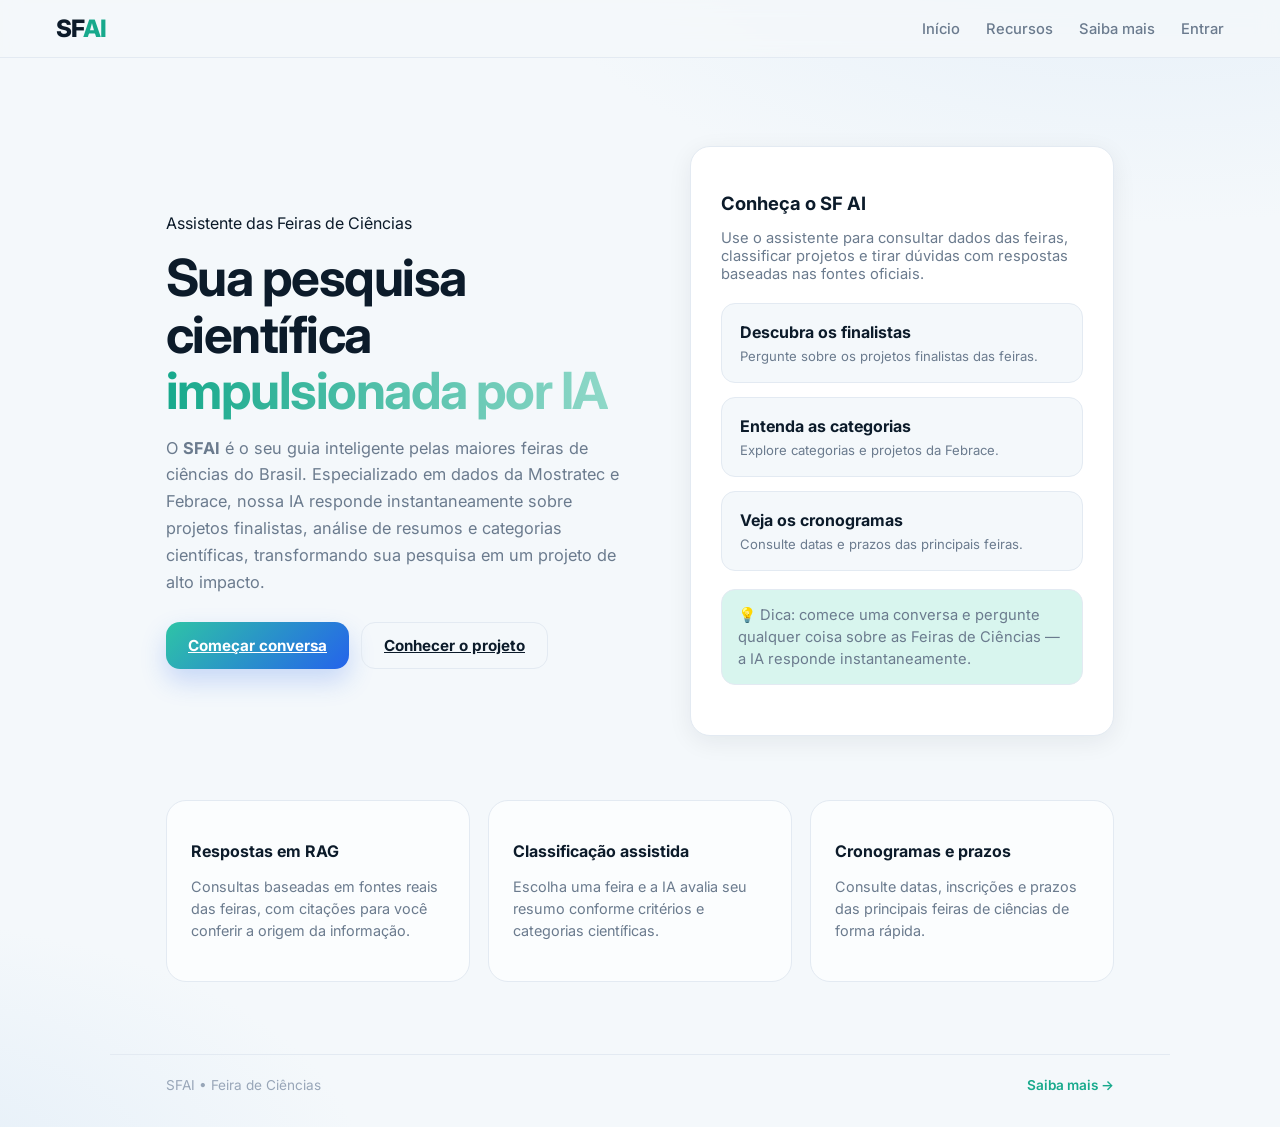
==== commit fb9930d7: "Mais Alterações do código" ====
--- a/index.html
+++ b/index.html
@@ -25,24 +25,11 @@
       <aside class="sidebar" aria-label="Navegação principal">
         <button
           type="button"
-          class="btn-new-chat"
-          onclick="novaConversa()"
-          title="Nova conversa"
-          aria-label="Nova conversa"
-        >
-          <svg viewBox="0 0 24 24" fill="none" stroke="currentColor" stroke-width="2.2" stroke-linecap="round" stroke-linejoin="round" aria-hidden="true">
-            <line x1="12" y1="5" x2="12" y2="19"/><line x1="5" y1="12" x2="19" y2="12"/>
-          </svg>
-          <span class="nav-label">Nova conversa</span>
-        </button>
-
-        <button
-          type="button"
           class="brand"
           onclick="window.location.href = 'Layout.html'"
           title="Página inicial"
         >
-          SF<span>AI</span>
+          La<span>r</span>
         </button>
 
         <nav class="sidebar-nav">
@@ -74,29 +61,6 @@
             </svg>
             <span class="nav-label">Perguntas frequentes</span>
           </button>
-
-          <button
-            type="button"
-            class="nav-btn"
-            id="calculadora"
-            onclick="calculadora()"
-            title="Calculadora de gastos"
-            aria-label="Calculadora de gastos"
-          >
-            <svg viewBox="0 0 24 24" fill="none" stroke="currentColor" stroke-width="2" stroke-linecap="round" stroke-linejoin="round" aria-hidden="true">
-              <rect x="4" y="2" width="16" height="20" rx="2"/>
-              <line x1="8" y1="6" x2="16" y2="6"/>
-              <line x1="8" y1="10" x2="8" y2="10.01"/>
-              <line x1="12" y1="10" x2="12" y2="10.01"/>
-              <line x1="16" y1="10" x2="16" y2="10.01"/>
-              <line x1="8" y1="14" x2="8" y2="14.01"/>
-              <line x1="12" y1="14" x2="12" y2="14.01"/>
-              <line x1="16" y1="14" x2="16" y2="14.01"/>
-              <line x1="8" y1="18" x2="8" y2="18.01"/>
-              <line x1="12" y1="18" x2="16" y2="18"/>
-            </svg>
-            <span class="nav-label">Gastos</span>
-          </button>
         </nav>
 
         <div class="sidebar-foot">
@@ -108,7 +72,7 @@
             aria-expanded="true"
           >
             <svg viewBox="0 0 24 24" fill="none" stroke="currentColor" stroke-width="2" stroke-linecap="round" stroke-linejoin="round" aria-hidden="true">
-              <circle cx="12" cy="12" r="10"/><polyline points="16 8 12 12 8 8"/>
+              <polyline points="15 18 9 12 15 6"/>
             </svg>
             <span class="nav-label">Recolher</span>
           </button>
@@ -187,8 +151,8 @@
             <div class="hero-chips" aria-label="Sugestões rápidas">
               <button type="button" class="chip" onclick="usarSugestao('O que é a Mostratec?')">O que é a Mostratec?</button>
               <button type="button" class="chip" onclick="usarSugestao('Como participar da Febrace?')">Como participar da Febrace?</button>
-              <button type="button" class="chip" onclick="usarSugestao('Qual o cronograma da Mostratec?')">Cronograma Mostratec</button>
-              <button type="button" class="chip" onclick="usarSugestao('Qual o cronograma da Febrace?')">Cronograma Febrace</button>
+              <button type="button" class="chip" onclick="usarSugestao('Qual o cronograma da Mostratec?')">Qual o cronograma Mostratec?</button>
+              <button type="button" class="chip" onclick="usarSugestao('Qual o cronograma da Febrace?')">Qual o cronograma Febrace?</button>
             </div>
           </div>
         </div>
@@ -212,6 +176,11 @@
       <aside id="hist" class="drawer" aria-label="Histórico de conversas">
         <div class="drawer-header">
           <div class="drawer-title">
+            <button type="button" class="drawer-back" onclick="fecharPainéis()" aria-label="Fechar painel" title="Fechar">
+              <svg viewBox="0 0 24 24" fill="none" stroke="currentColor" stroke-width="2.2" stroke-linecap="round" stroke-linejoin="round" aria-hidden="true">
+                <line x1="19" y1="12" x2="5" y2="12"/><polyline points="12 19 5 12 12 5"/>
+              </svg>
+            </button>
             <svg viewBox="0 0 24 24" fill="none" stroke="currentColor" stroke-width="2" stroke-linecap="round" stroke-linejoin="round" aria-hidden="true">
               <circle cx="12" cy="12" r="10"/><polyline points="12 6 12 12 16 14"/>
             </svg>
@@ -237,6 +206,11 @@
       <aside id="faqPanel" class="drawer" aria-label="Perguntas frequentes">
         <div class="drawer-header">
           <div class="drawer-title">
+            <button type="button" class="drawer-back" onclick="fecharPainéis()" aria-label="Fechar painel" title="Fechar">
+              <svg viewBox="0 0 24 24" fill="none" stroke="currentColor" stroke-width="2.2" stroke-linecap="round" stroke-linejoin="round" aria-hidden="true">
+                <line x1="19" y1="12" x2="5" y2="12"/><polyline points="12 19 5 12 12 5"/>
+              </svg>
+            </button>
             <svg viewBox="0 0 24 24" fill="none" stroke="currentColor" stroke-width="2" stroke-linecap="round" stroke-linejoin="round" aria-hidden="true">
               <circle cx="12" cy="12" r="10"/><path d="M9.09 9a3 3 0 0 1 5.83 1c0 2-3 3-3 3"/><line x1="12" y1="17" x2="12.01" y2="17"/>
             </svg>
@@ -246,53 +220,6 @@
         <p class="drawer-subtitle">Toque em uma pergunta para perguntar ao assistente.</p>
         <div class="hist-list faq-list" id="faqList"></div>
       </aside>
-
-      <!-- ======= Painel: Calculadora ======= -->
-      <section id="calculadoraverdade" class="drawer drawer-wide" aria-label="Calculadora de gastos">
-        <div class="drawer-header">
-          <div class="drawer-title">
-            <svg viewBox="0 0 24 24" fill="none" stroke="currentColor" stroke-width="2" stroke-linecap="round" stroke-linejoin="round" aria-hidden="true">
-              <rect x="4" y="2" width="16" height="20" rx="2"/><line x1="8" y1="6" x2="16" y2="6"/>
-            </svg>
-            <h3>Calculadora de gastos</h3>
-          </div>
-        </div>
-
-        <div class="calculadora-body">
-          <div class="calculadora-left">
-            <div class="calculadora-controls">
-              <button type="button" class="btn btn-primary calc-action" onclick="adicionaraa()" id="adicionar">Adicionar</button>
-              <button type="button" class="btn btn-secondary calc-action" onclick="reset()" id="remover">Resetar</button>
-            </div>
-
-            <div class="calc-inputs">
-              <input type="text" placeholder="Material" id="materialInput" class="materialInput" aria-label="Nome do material" />
-              <input type="number" step="0.01" min="0" placeholder="Preço (R$)" id="precoInput" class="precoInput" aria-label="Preço do material" />
-            </div>
-
-            <div class="total-wrap">
-              <span class="total-label">Total</span>
-              <p class="total" id="total" aria-live="polite">0,00 R$</p>
-            </div>
-
-            <div class="calculadora-grid" id="calculadoraGrid"></div>
-          </div>
-
-          <div class="calculadora-right">
-            <div class="table-actions">
-              <button type="button" class="btn btn-secondary btn-sm" id="toggleTabela">Mostrar tabela</button>
-            </div>
-            <div class="tabelaExcel hidden-tabela" id="tabelaExcel">
-              <div class="inf" aria-hidden="true">
-                <p class="nome">Material</p>
-                <p class="preco">Preço</p>
-                <p class="qtd">Quantidade</p>
-                <p class="total-col">Total</p>
-              </div>
-            </div>
-          </div>
-        </div>
-      </section>
     </div>
 
     <!-- ======= Menu do usuário ======= -->
--- a/FrontEnd/chatbot/style.css
+++ b/FrontEnd/chatbot/style.css
@@ -44,39 +44,6 @@
   align-self: center;
   margin: 0;
   font-size: 24px;
-}
-
-/* Botão de nova conversa */
-.btn-new-chat {
-  display: flex;
-  align-items: center;
-  gap: 12px;
-  width: 100%;
-  padding: 12px 14px;
-  border: 1px solid var(--border);
-  background: var(--surface);
-  color: var(--text);
-  border-radius: var(--radius-md);
-  font-family: inherit;
-  font-size: 0.92rem;
-  font-weight: 600;
-  cursor: pointer;
-  transition: background 0.2s ease, border-color 0.2s ease, transform 0.15s ease;
-}
-
-.btn-new-chat:hover {
-  background: var(--surface-hover);
-  border-color: var(--accent);
-}
-
-.btn-new-chat:active {
-  transform: scale(0.98);
-}
-
-.btn-new-chat svg {
-  width: 20px;
-  height: 20px;
-  flex-shrink: 0;
 }
 
 .brand {
@@ -162,11 +129,6 @@
 }
 
 /* Estado recolhido (só ícones) */
-.sidebar.collapsed .btn-new-chat {
-  justify-content: center;
-  padding: 12px 0;
-}
-
 .sidebar.collapsed .sidebar-nav {
   align-items: center;
 }
@@ -286,7 +248,7 @@
   border: 1px solid var(--border);
   border-radius: var(--radius-xl);
   box-shadow: var(--shadow-sm);
-  overflow: visible;
+  overflow: hidden;
 }
 
 .chat-container.expanded {
@@ -708,7 +670,7 @@
   text-decoration: underline;
 }
 
-/* ----------------------------- Drawers (hist, faq, calculadora) ----------------------------- */
+/* ----------------------------- Drawers (hist, faq) ----------------------------- */
 .drawer-backdrop {
   position: fixed;
   inset: 0;
@@ -749,10 +711,6 @@
   transform: translateX(0);
 }
 
-.drawer-wide {
-  width: min(920px, 100vw);
-}
-
 .drawer-header {
   display: flex;
   align-items: center;
@@ -784,6 +742,34 @@
   white-space: nowrap;
   overflow: hidden;
   text-overflow: ellipsis;
+}
+
+.drawer-title .drawer-back {
+  display: none;
+  align-items: center;
+  justify-content: center;
+  width: 36px;
+  height: 36px;
+  flex-shrink: 0;
+  border: 1px solid var(--border);
+  border-radius: 50%;
+  background: var(--surface-soft);
+  color: var(--text);
+  cursor: pointer;
+  padding: 0;
+  transition: background 0.18s ease, border-color 0.18s ease, transform 0.18s ease;
+}
+
+.drawer-title .drawer-back svg {
+  width: 20px;
+  height: 20px;
+  color: inherit;
+}
+
+.drawer-title .drawer-back:hover {
+  background: var(--surface-hover);
+  border-color: var(--accent);
+  transform: translateX(-2px);
 }
 
 .drawer-subtitle {
@@ -887,323 +873,6 @@
   margin: 0;
   font-size: 0.9rem;
   line-height: 1.6;
-}
-
-/* ----------------------------- Calculadora ----------------------------- */
-.calculadora-body {
-  flex: 1;
-  min-height: 0;
-  display: grid;
-  grid-template-columns: minmax(0, 1.2fr) minmax(0, 1fr);
-  gap: 20px;
-  padding: 20px 22px 22px;
-  overflow: hidden;
-}
-
-.calculadora-left,
-.calculadora-right {
-  display: flex;
-  flex-direction: column;
-  min-width: 0;
-  gap: 14px;
-  min-height: 0;
-}
-
-.calculadora-right {
-  border-left: 1px solid var(--border);
-  padding-left: 20px;
-}
-
-.calculadora-controls {
-  display: flex;
-  gap: 12px;
-  flex-wrap: wrap;
-}
-
-.calc-action {
-  flex: 1;
-  min-width: 120px;
-}
-
-.calc-inputs {
-  display: grid;
-  grid-template-columns: 1.4fr 1fr;
-  gap: 12px;
-}
-
-.materialInput,
-.precoInput {
-  width: 100%;
-  height: 46px;
-  border: 1px solid var(--border);
-  border-radius: var(--radius-md);
-  background: var(--surface-soft);
-  color: var(--text);
-  font-family: inherit;
-  font-size: 0.95rem;
-  padding: 0 14px;
-  outline: none;
-  transition: border-color 0.2s ease, box-shadow 0.2s ease;
-}
-
-.materialInput::placeholder,
-.precoInput::placeholder {
-  color: var(--text-secondary);
-  opacity: 0.8;
-}
-
-.materialInput:focus,
-.precoInput:focus {
-  border-color: var(--accent);
-  box-shadow: var(--focus-ring);
-}
-
-.total-wrap {
-  display: flex;
-  align-items: center;
-  justify-content: space-between;
-  gap: 16px;
-  padding: 12px 16px;
-  background: var(--primary);
-  border-radius: var(--radius-md);
-  color: #fff;
-}
-
-.total-label {
-  font-weight: 700;
-  font-size: 0.9rem;
-  letter-spacing: 0.04em;
-  text-transform: uppercase;
-  opacity: 0.9;
-}
-
-.total {
-  margin: 0;
-  font-weight: 800;
-  font-size: 1.35rem;
-  font-variant-numeric: tabular-nums;
-}
-
-.calculadora-grid {
-  flex: 1;
-  min-height: 0;
-  overflow-y: auto;
-  display: grid;
-  align-content: start;
-  gap: 8px;
-  padding-right: 4px;
-}
-
-.calculadora-grid::-webkit-scrollbar {
-  width: 8px;
-}
-
-.calculadora-grid::-webkit-scrollbar-track {
-  background: transparent;
-}
-
-.calculadora-grid::-webkit-scrollbar-thumb {
-  background: var(--border);
-  border-radius: 10px;
-}
-
-.header-casa,
-.casa {
-  display: grid;
-  grid-template-columns: minmax(150px, 2fr) minmax(90px, 1.2fr) minmax(70px, 0.9fr) repeat(3, 42px);
-  align-items: center;
-  gap: 8px;
-}
-
-.header-casa {
-  padding: 8px 4px;
-  font-size: 0.78rem;
-  font-weight: 700;
-  text-transform: uppercase;
-  letter-spacing: 0.04em;
-  color: var(--text-secondary);
-  border-bottom: 1px solid var(--border);
-}
-
-.casa {
-  background: var(--surface-soft);
-  border: 1px solid var(--border);
-  border-radius: var(--radius-md);
-  padding: 8px 10px;
-  animation: msgIn 0.2s ease;
-}
-
-.casa.hiddenn {
-  opacity: 0;
-  transform: scale(0.85);
-  transition: opacity 0.2s ease, transform 0.2s ease;
-}
-
-.novomaterial {
-  width: 100%;
-  border: none;
-  background: transparent;
-  color: var(--text);
-  font-family: inherit;
-  font-size: 0.92rem;
-  padding: 8px 6px;
-  resize: none;
-  overflow: hidden;
-  text-align: center;
-  white-space: pre-wrap;
-  word-break: break-word;
-  outline: none;
-  border-radius: var(--radius-sm);
-}
-
-.novopreco {
-  display: block;
-  width: 100%;
-  min-width: 0;
-  border: none;
-  background: transparent;
-  color: var(--text);
-  font-family: inherit;
-  font-size: 0.92rem;
-  padding: 8px 6px;
-  text-align: center;
-  resize: none;
-  overflow: hidden;
-  white-space: pre-wrap;
-  word-break: break-word;
-  outline: none;
-  border-radius: var(--radius-sm);
-  font-variant-numeric: tabular-nums;
-}
-
-.novomaterial:focus,
-.novopreco:focus {
-  background: var(--surface-hover);
-}
-
-.novaquantidade {
-  display: flex;
-  justify-content: center;
-  text-align: center;
-  align-items: center;
-  color: var(--text);
-  border: 1px solid var(--border);
-  border-radius: var(--radius-sm);
-  background: var(--surface);
-  height: 38px;
-  width: 100%;
-  font-size: 0.92rem;
-  outline: none;
-}
-
-.novaquantidade:focus {
-  border-color: var(--accent);
-}
-
-.addbtn,
-.rmvbtn,
-.delete {
-  display: flex;
-  justify-content: center;
-  text-align: center;
-  align-items: center;
-  cursor: pointer;
-  color: var(--text-secondary);
-  background: transparent;
-  border: none;
-  border-radius: var(--radius-sm);
-  height: 38px;
-  width: 38px;
-  font-size: 17px;
-  transition: background 0.18s ease, color 0.18s ease, transform 0.15s ease;
-}
-
-.addbtn:hover {
-  background: var(--success-soft);
-  color: var(--success);
-}
-
-.rmvbtn:hover {
-  background: var(--warning-soft);
-  color: var(--warning);
-}
-
-.delete:hover {
-  background: var(--danger-soft);
-  color: var(--danger);
-}
-
-.table-actions {
-  display: flex;
-  justify-content: flex-end;
-}
-
-#tabelaExcel {
-  flex: 1;
-  min-height: 0;
-  overflow-y: auto;
-  border: 1px solid var(--border);
-  border-radius: var(--radius-md);
-  background: var(--surface);
-}
-
-#tabelaExcel::-webkit-scrollbar {
-  width: 8px;
-}
-
-#tabelaExcel::-webkit-scrollbar-track {
-  background: transparent;
-}
-
-#tabelaExcel::-webkit-scrollbar-thumb {
-  background: var(--border);
-  border-radius: 10px;
-}
-
-.inf,
-.linha-excel {
-  display: grid;
-  grid-template-columns: 2fr 1fr 1fr 1fr;
-  width: 100%;
-}
-
-.inf {
-  position: sticky;
-  top: 0;
-  background: var(--surface-soft);
-  color: var(--text);
-}
-
-.inf p {
-  margin: 0;
-  padding: 12px 8px;
-  font-size: 0.78rem;
-  font-weight: 700;
-  text-transform: uppercase;
-  letter-spacing: 0.03em;
-  text-align: center;
-}
-
-.linha-excel {
-  border-bottom: 1px solid var(--border);
-}
-
-.linha-excel div {
-  padding: 9px 6px;
-  text-align: center;
-  font-size: 0.85rem;
-  color: var(--text);
-  border-right: 1px solid var(--border);
-  white-space: pre-wrap;
-  word-break: break-word;
-}
-
-.linha-excel div:last-child {
-  border-right: none;
-}
-
-.tabelaExcel.hidden-tabela {
-  display: none;
 }
 
 /* ----------------------------- Menu do usuário ----------------------------- */
@@ -1404,7 +1073,6 @@
   }
 
   /* Barra inferior sempre mostra as opções com rótulo */
-  .btn-new-chat,
   .sidebar-collapse,
   .sidebar-foot {
     display: none;
@@ -1534,8 +1202,7 @@
   }
 
   /* Drawers fullscreen */
-  .drawer,
-  .drawer-wide {
+  .drawer {
     left: 0;
     top: 0;
     width: 100vw;
@@ -1543,44 +1210,15 @@
     height: 100dvh;
     border-right: none;
     transform: translateY(-104%);
+    z-index: 330;
   }
 
   .drawer.is-open {
     transform: translateY(0);
   }
 
-  .calculadora-body {
-    grid-template-columns: 1fr;
-    overflow-y: auto;
-  }
-
-  .calculadora-right {
-    border-left: none;
-    border-top: 1px solid var(--border);
-    padding-left: 0;
-    padding-top: 16px;
-  }
-
-  .calc-inputs {
-    grid-template-columns: 1fr;
-  }
-
-  .casa,
-  .header-casa {
-    grid-template-columns: 1fr 0.8fr 0.7fr repeat(3, 36px);
-    gap: 4px;
-  }
-
-  .addbtn,
-  .rmvbtn,
-  .delete {
-    width: 34px;
-    height: 36px;
-  }
-
-.inf,
-.linha-excel {
-  grid-template-columns: repeat(4, 1fr);
+  .drawer-title .drawer-back {
+    display: inline-flex;
   }
 }
 
@@ -1644,6 +1282,7 @@
   border-top: 1px solid var(--border);
   background: var(--surface);
   padding: 12px clamp(12px, 4vw, 48px) calc(14px + env(safe-area-inset-bottom));
+  overflow: visible;
 }
 
 .app-main.state-chat .composer-inner {
@@ -1734,18 +1373,6 @@
     font-size: 0.8rem;
     padding: 8px 12px;
   }
-
-  .casa,
-  .header-casa {
-    grid-template-columns: 1fr 0.9fr 0.8fr;
-    grid-auto-rows: auto;
-  }
-
-  .addbtn,
-  .rmvbtn,
-  .delete {
-    width: 100%;
-  }
 }
 
 /* ============================================================
@@ -1774,31 +1401,23 @@
 }
 
 .drawer,
-.hist-list,
-.calculadora-grid,
-#tabelaExcel {
+.hist-list {
   scrollbar-width: thin;
   scrollbar-color: var(--border) transparent;
 }
 
 .drawer::-webkit-scrollbar,
-.hist-list::-webkit-scrollbar,
-.calculadora-grid::-webkit-scrollbar,
-#tabelaExcel::-webkit-scrollbar {
+.hist-list::-webkit-scrollbar {
   width: 6px;
 }
 
 .drawer::-webkit-scrollbar-track,
-.hist-list::-webkit-scrollbar-track,
-.calculadora-grid::-webkit-scrollbar-track,
-#tabelaExcel::-webkit-scrollbar-track {
+.hist-list::-webkit-scrollbar-track {
   background: transparent;
 }
 
 .drawer::-webkit-scrollbar-thumb,
-.hist-list::-webkit-scrollbar-thumb,
-.calculadora-grid::-webkit-scrollbar-thumb,
-#tabelaExcel::-webkit-scrollbar-thumb {
+.hist-list::-webkit-scrollbar-thumb {
   background: var(--border);
   border-radius: 10px;
 }
